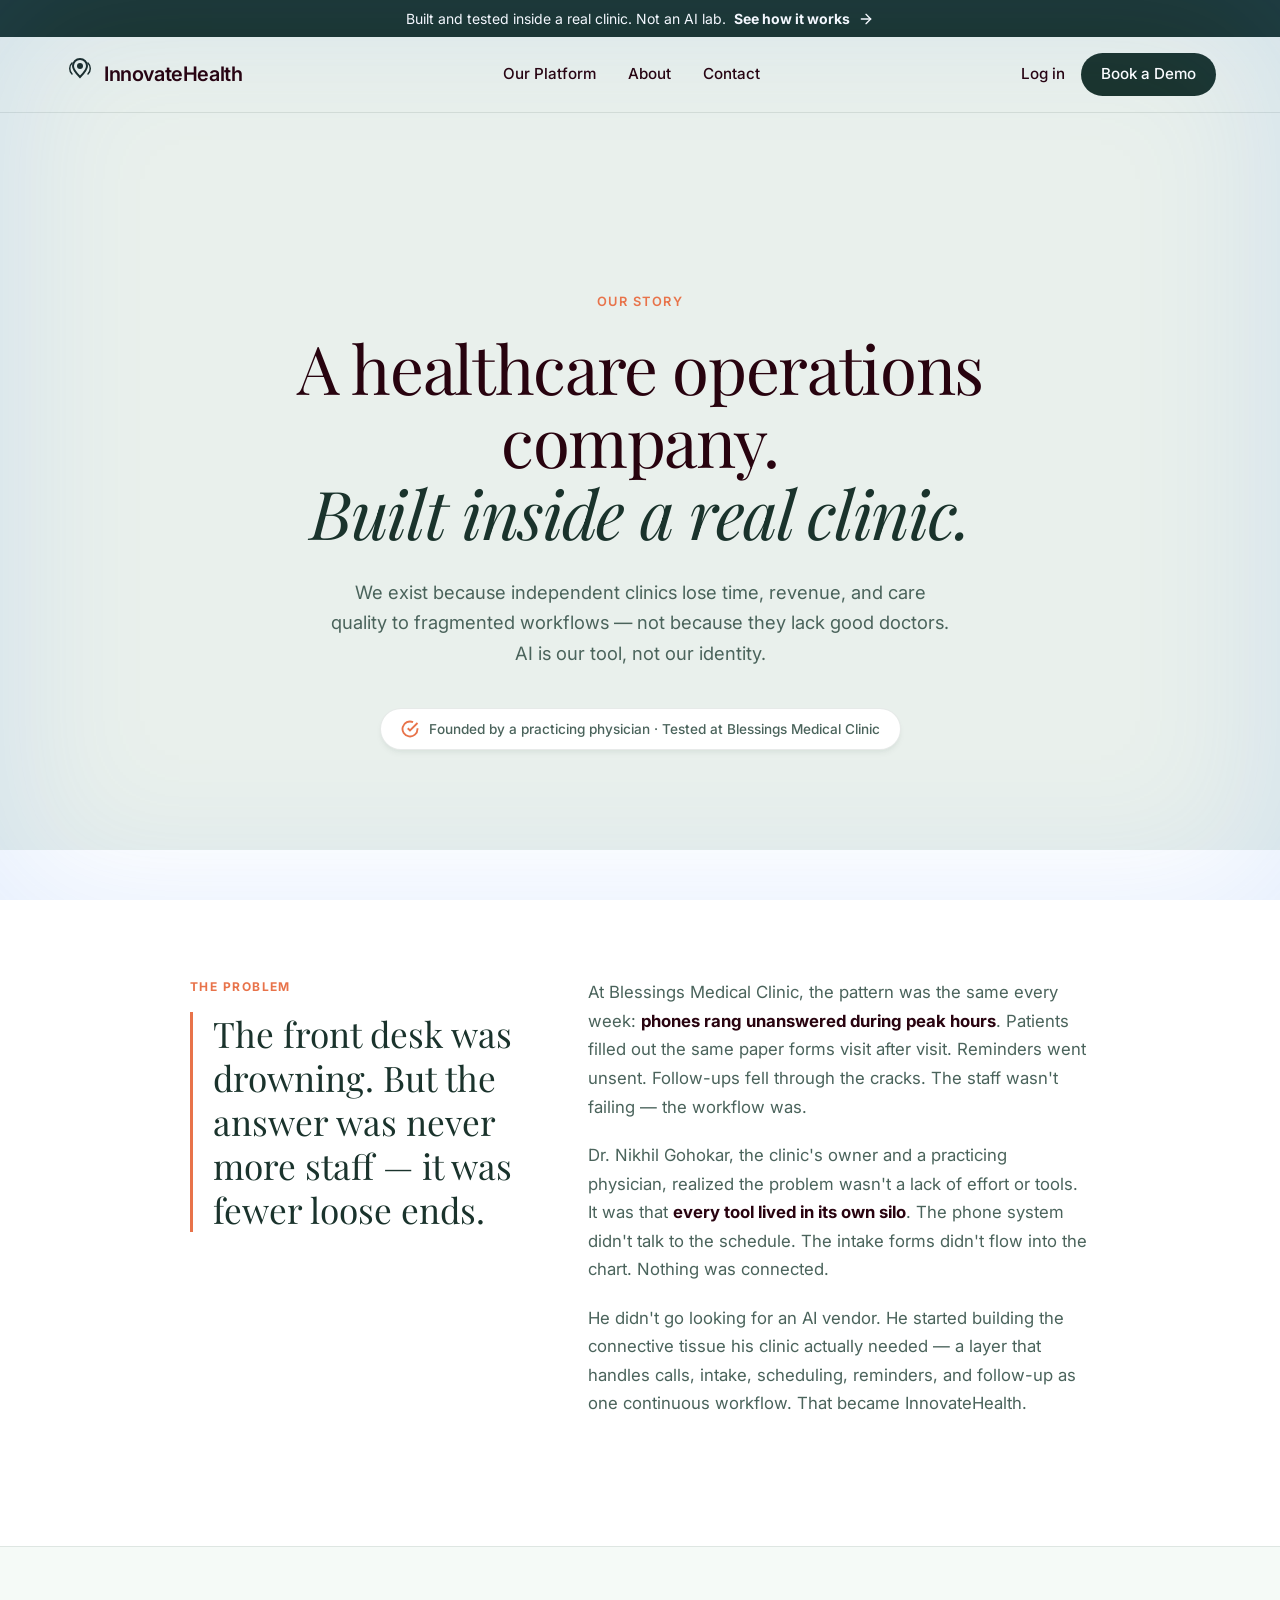
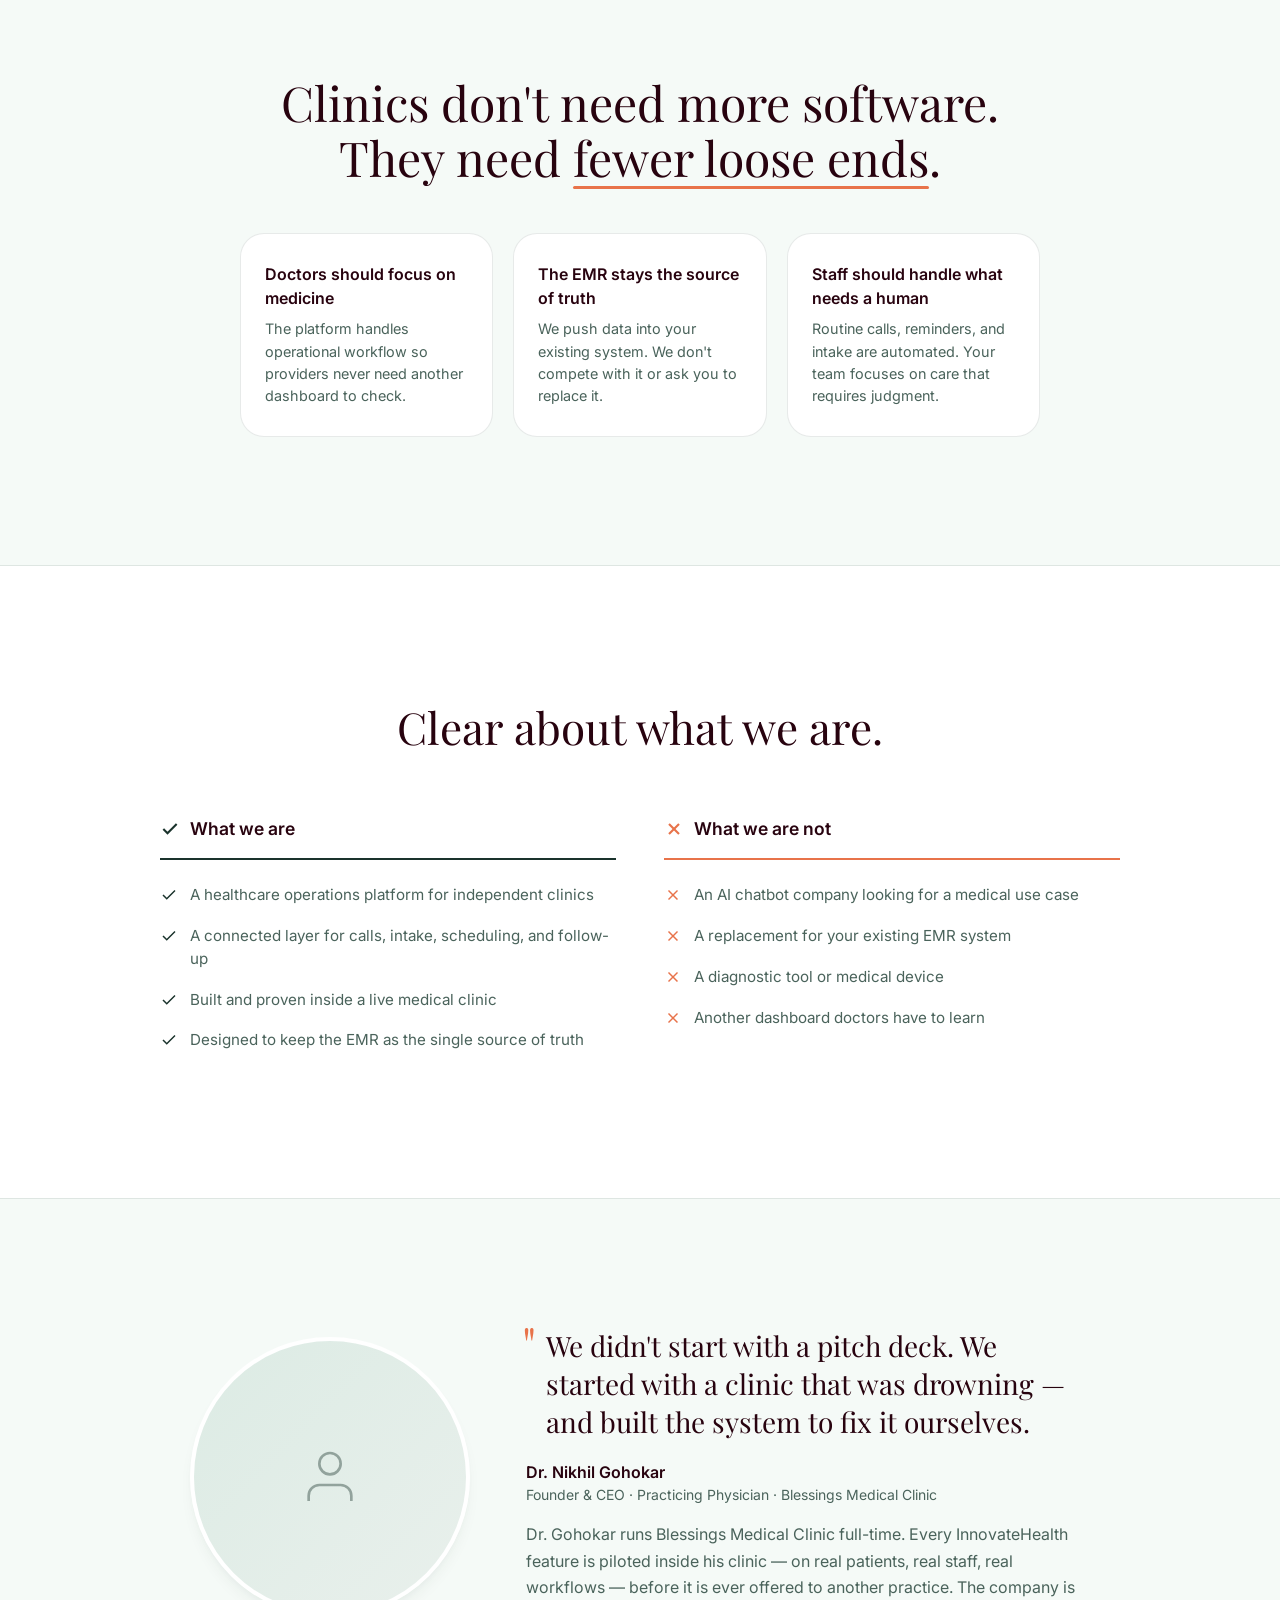
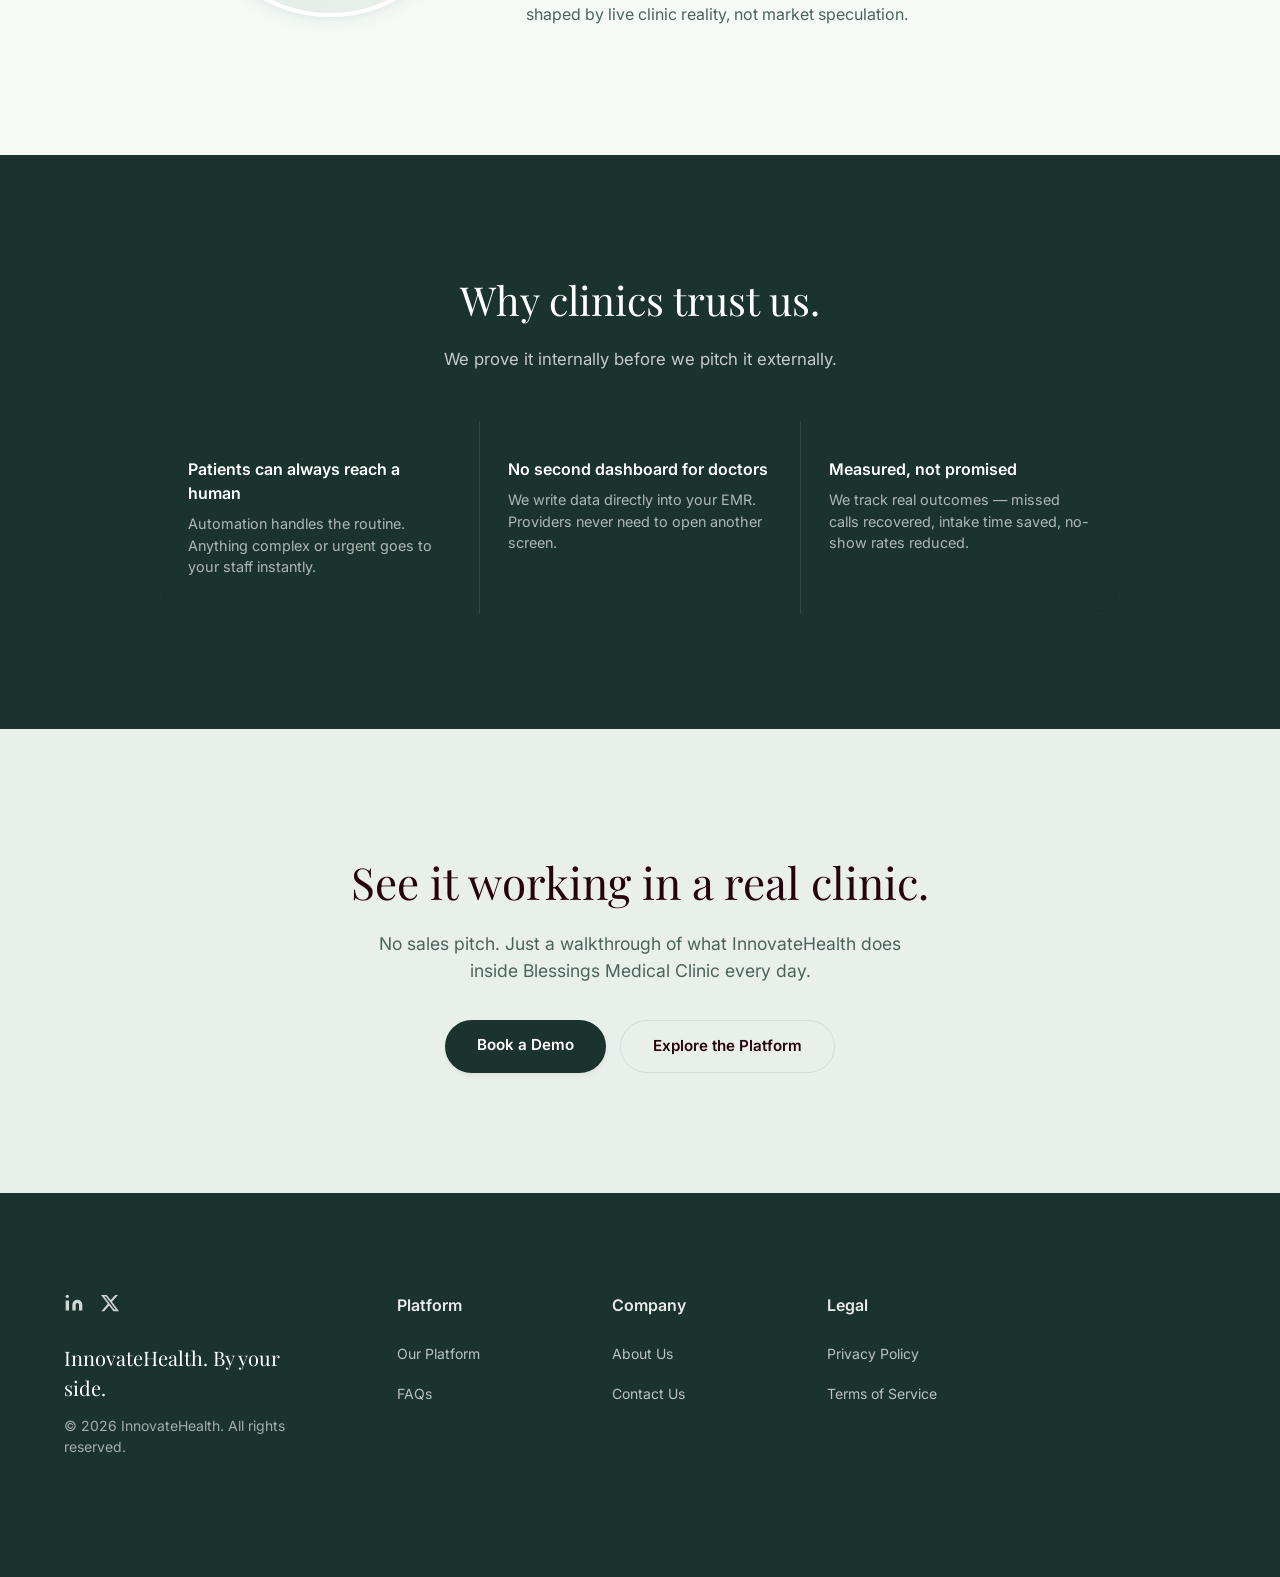
==== about.html @ 4568dcb1 "Update website with new pages, layout changes, and legal pages" ====
<!DOCTYPE html>
<html lang="en">
<head>
  <meta charset="UTF-8">
  <meta name="viewport" content="width=device-width, initial-scale=1.0">
  <meta name="description" content="InnovateHealth is a healthcare operations company built inside a real clinic by a practicing physician.">
  <title>About Us | InnovateHealth</title>
  <link rel="preconnect" href="https://fonts.googleapis.com">
  <link rel="preconnect" href="https://fonts.gstatic.com" crossorigin>
  <link href="https://fonts.googleapis.com/css2?family=Inter:wght@400;500;600;700;800;900&family=Playfair+Display:ital,wght@0,400;0,700;1,400&display=swap" rel="stylesheet">
  <link rel="stylesheet" href="styles.css?v=15">
  <style>
    /* ── Hero ── */
    .abt-hero{padding:clamp(120px,14vw,180px) 24px clamp(60px,8vw,100px);background:var(--pk-bg-light);text-align:center}
    .abt-hero .eyebrow{font-size:.8rem;font-weight:600;letter-spacing:.12em;text-transform:uppercase;color:var(--pk-accent-coral);margin-bottom:20px}
    .abt-hero h1{font-family:var(--font-serif);font-size:clamp(2.8rem,6vw,4.2rem);line-height:1.08;letter-spacing:-.02em;color:var(--pk-text-main);font-weight:400;max-width:800px;margin:0 auto 28px}
    .abt-hero h1 em{font-style:italic;color:var(--pk-dark-green)}
    .abt-hero .subtitle{font-size:1.15rem;line-height:1.65;color:var(--pk-text-muted);max-width:620px;margin:0 auto 40px}
    .abt-hero .proof-strip{display:inline-flex;align-items:center;gap:10px;font-size:.85rem;font-weight:500;color:var(--pk-text-muted);background:var(--pk-white);padding:10px 20px;border-radius:var(--radius-pill);border:1px solid var(--pk-divider);box-shadow:var(--shadow-sm)}
    .abt-hero .proof-strip svg{color:var(--pk-accent-coral);flex-shrink:0}

    /* ── Story ── */
    .abt-story{padding:clamp(80px,10vw,140px) 24px;background:var(--pk-white)}
    .abt-story-inner{max-width:900px;margin:0 auto;display:grid;grid-template-columns:1fr;gap:48px}
    @media(min-width:768px){.abt-story-inner{grid-template-columns:4fr 6fr;gap:64px;align-items:start}}
    .abt-story .label{font-size:.75rem;font-weight:700;letter-spacing:.12em;text-transform:uppercase;color:var(--pk-accent-coral);margin-bottom:16px}
    .abt-story .pull-quote{font-family:var(--font-serif);font-size:clamp(1.6rem,3vw,2.2rem);line-height:1.25;color:var(--pk-dark-green);position:relative;padding-left:20px;border-left:3px solid var(--pk-accent-coral)}
    .abt-story .narrative p{font-size:1.05rem;line-height:1.7;color:var(--pk-text-muted);margin-bottom:20px}
    .abt-story .narrative p:last-child{margin-bottom:0}
    .abt-story .narrative strong{color:var(--pk-text-main)}

    /* ── Belief ── */
    .abt-belief{padding:clamp(80px,10vw,140px) 24px;background:var(--pk-bg-surface);border-top:1px solid var(--pk-divider);border-bottom:1px solid var(--pk-divider)}
    .abt-belief-inner{max-width:800px;margin:0 auto;text-align:center}
    .abt-belief h2{font-family:var(--font-serif);font-size:clamp(2rem,4.5vw,3rem);line-height:1.15;color:var(--pk-text-main);font-weight:400;margin-bottom:32px}
    .abt-belief h2 span{position:relative;display:inline-block}
    .abt-belief h2 span::after{content:'';position:absolute;left:0;bottom:-4px;width:100%;height:3px;background:var(--pk-accent-coral);border-radius:2px}
    .abt-belief .beliefs{display:grid;grid-template-columns:1fr;gap:20px;margin-top:48px;text-align:left}
    @media(min-width:768px){.abt-belief .beliefs{grid-template-columns:1fr 1fr 1fr}}
    .belief-item{padding:28px 24px;background:var(--pk-white);border-radius:var(--radius-lg);border:1px solid var(--pk-divider)}
    .belief-item h4{font-size:1rem;font-weight:600;color:var(--pk-text-main);margin-bottom:8px}
    .belief-item p{font-size:.9rem;color:var(--pk-text-muted);line-height:1.55}

    /* ── Clarity (We Are / We Are Not) ── */
    .abt-clarity{padding:clamp(80px,10vw,140px) 24px;background:var(--pk-white)}
    .abt-clarity-inner{max-width:960px;margin:0 auto}
    .abt-clarity h2{font-family:var(--font-serif);font-size:clamp(2rem,4vw,2.75rem);text-align:center;color:var(--pk-text-main);margin-bottom:56px;font-weight:400}
    .clarity-cols{display:grid;grid-template-columns:1fr;gap:32px}
    @media(min-width:768px){.clarity-cols{grid-template-columns:1fr 1fr;gap:48px}}
    .cl-col h3{font-size:1.1rem;font-weight:600;margin-bottom:24px;padding-bottom:16px;border-bottom:2px solid var(--pk-dark-green);color:var(--pk-text-main);display:flex;align-items:center;gap:10px}
    .cl-col.not h3{border-color:var(--pk-accent-coral)}
    .cl-col li{display:flex;gap:12px;align-items:flex-start;margin-bottom:18px;font-size:.95rem;color:var(--pk-text-muted);line-height:1.5}
    .cl-col li svg{flex-shrink:0;margin-top:2px}
    .cl-col.yes li svg{color:var(--pk-dark-green)}
    .cl-col.not li svg{color:var(--pk-accent-coral)}

    /* ── Founder ── */
    .abt-founder{padding:clamp(80px,10vw,140px) 24px;background:var(--pk-bg-surface);border-top:1px solid var(--pk-divider)}
    .abt-founder-inner{max-width:900px;margin:0 auto;display:grid;grid-template-columns:1fr;gap:48px;align-items:center}
    @media(min-width:768px){.abt-founder-inner{grid-template-columns:280px 1fr;gap:56px}}
    .founder-photo{width:100%;max-width:280px;aspect-ratio:1/1;border-radius:50%;background:linear-gradient(135deg,var(--pk-sage-light),var(--pk-bg-light));border:4px solid var(--pk-white);box-shadow:var(--shadow-md);display:flex;align-items:center;justify-content:center;margin:0 auto;overflow:hidden}
    .founder-photo svg{opacity:.4;color:var(--pk-dark-green)}
    .founder-right .fq{font-family:var(--font-serif);font-size:clamp(1.35rem,2.5vw,1.75rem);line-height:1.35;color:var(--pk-text-main);margin-bottom:20px;position:relative;padding-left:20px}
    .founder-right .fq::before{content:'"';position:absolute;left:-4px;top:-8px;font-family:var(--font-serif);font-size:3rem;color:var(--pk-accent-coral);line-height:1}
    .founder-right .fname{font-size:1rem;font-weight:600;color:var(--pk-text-main)}
    .founder-right .frole{font-size:.875rem;color:var(--pk-text-muted);margin-bottom:16px}
    .founder-right .fbio{font-size:1rem;line-height:1.65;color:var(--pk-text-muted)}

    /* ── Trust ── */
    .abt-trust{padding:clamp(72px,9vw,120px) 24px;background:var(--pk-dark-green);color:var(--pk-white)}
    .abt-trust-inner{max-width:960px;margin:0 auto;text-align:center}
    .abt-trust h2{font-family:var(--font-serif);font-size:clamp(1.8rem,3.5vw,2.5rem);margin-bottom:16px;font-weight:400}
    .abt-trust>div>p{font-size:1.05rem;color:rgba(255,255,255,.75);margin-bottom:48px;max-width:600px;margin-left:auto;margin-right:auto;line-height:1.6}
    .trust-row{display:grid;grid-template-columns:1fr;gap:1px;background:rgba(255,255,255,.1);border-radius:var(--radius-lg);overflow:hidden}
    @media(min-width:768px){.trust-row{grid-template-columns:1fr 1fr 1fr}}
    .trust-cell{background:var(--pk-dark-green);padding:36px 28px;text-align:left}
    .trust-cell h4{font-size:1rem;font-weight:600;margin-bottom:8px;color:var(--pk-white)}
    .trust-cell p{font-size:.9rem;color:rgba(255,255,255,.65);line-height:1.5}

    /* ── CTA ── */
    .abt-cta{padding:clamp(80px,10vw,120px) 24px;text-align:center;background:var(--pk-bg-light)}
    .abt-cta h2{font-family:var(--font-serif);font-size:clamp(2rem,4vw,2.75rem);color:var(--pk-text-main);margin-bottom:16px;font-weight:400}
    .abt-cta p{font-size:1.1rem;color:var(--pk-text-muted);margin-bottom:36px;max-width:540px;margin-left:auto;margin-right:auto}
    .abt-cta .cta-btns{display:flex;gap:14px;justify-content:center;flex-wrap:wrap}
    .abt-cta .btn-p{background:var(--pk-dark-green);color:#fff;padding:14px 32px;border-radius:var(--radius-pill);font-weight:600;font-size:.95rem;transition:all .25s;box-shadow:var(--shadow-sm)}
    .abt-cta .btn-p:hover{background:var(--pk-dark-green-hover);box-shadow:var(--shadow-md);transform:translateY(-1px)}
    .abt-cta .btn-s{background:transparent;color:var(--pk-text-main);padding:14px 32px;border-radius:var(--radius-pill);font-weight:600;font-size:.95rem;border:1px solid var(--pk-divider);transition:all .25s}
    .abt-cta .btn-s:hover{border-color:var(--pk-dark-green);background:rgba(26,51,44,.04)}
  </style>
</head>
<body>
  <div class="edge-glow" aria-hidden="true"></div>

  <div class="announcement-bar" id="announcement-bar">
    <a href="platform.html" class="announcement-link">
      Built and tested inside a real clinic. Not an AI lab. <strong>See how it works</strong>
      <svg width="16" height="16" viewBox="0 0 24 24" fill="none" stroke="currentColor" stroke-width="2" stroke-linecap="round" stroke-linejoin="round"><line x1="5" y1="12" x2="19" y2="12"></line><polyline points="12 5 19 12 12 19"></polyline></svg>
    </a>
  </div>

  <nav class="navbar" id="main-nav">
    <div class="nav-container">
      <a href="index.html" class="nav-logo" aria-label="InnovateHealth Home">
        <div class="logo-mark"><svg width="32" height="32" viewBox="0 0 32 32" fill="none"><path d="M16 4C12 4 9 7 9 11C9 15 12 18 16 22C20 18 23 15 23 11C23 7 20 4 16 4Z" stroke="#1A2B28" stroke-width="2" fill="none"/><circle cx="16" cy="11" r="3" fill="#1A2B28"/><path d="M8 8C5 11 5 16 8 19" stroke="#1A2B28" stroke-width="1.5" stroke-linecap="round" fill="none"/><path d="M24 8C27 11 27 16 24 19" stroke="#1A2B28" stroke-width="1.5" stroke-linecap="round" fill="none"/></svg></div>
        <span class="logo-text">InnovateHealth</span>
      </a>
      <div class="nav-links">
        <a href="platform.html" class="nav-link">Our Platform</a>
        <a href="about.html" class="nav-link active">About</a>
        <a href="contact.html" class="nav-link">Contact</a>
      </div>
      <div class="nav-actions">
        <a href="#" class="btn-login">Log in</a>
        <a href="contact.html" class="btn-cta-nav" id="nav-cta">Book a Demo</a>
        <button class="mobile-menu-btn" id="mobile-menu-btn" aria-label="Toggle menu"><svg width="24" height="24" viewBox="0 0 24 24" fill="none" stroke="currentColor" stroke-width="2" stroke-linecap="round" stroke-linejoin="round" class="icon-menu"><line x1="3" y1="12" x2="21" y2="12"></line><line x1="3" y1="6" x2="21" y2="6"></line><line x1="3" y1="18" x2="21" y2="18"></line></svg><svg width="24" height="24" viewBox="0 0 24 24" fill="none" stroke="currentColor" stroke-width="2" stroke-linecap="round" stroke-linejoin="round" class="icon-close" style="display:none"><line x1="18" y1="6" x2="6" y2="18"></line><line x1="6" y1="6" x2="18" y2="18"></line></svg></button>
      </div>
    </div>
    <div class="mobile-menu-drawer" id="mobile-menu-drawer">
      <div class="mobile-nav-links">
        <a href="platform.html" class="mobile-nav-link">Our Platform</a>
        <a href="about.html" class="mobile-nav-link active">About</a>
        <a href="contact.html" class="mobile-nav-link">Contact</a>
      </div>
      <div class="mobile-nav-footer">
        <a href="#" class="btn-login mobile-login">Log in</a>
        <a href="contact.html" class="btn-cta-nav mobile-cta">Book a Demo</a>
      </div>
    </div>
  </nav>

  <main id="main-content">

    <!-- HERO -->
    <section class="abt-hero">
      <div class="container animate-on-scroll">
        <p class="eyebrow">Our Story</p>
        <h1>A healthcare operations company.<br><em>Built inside a real clinic.</em></h1>
        <p class="subtitle">We exist because independent clinics lose time, revenue, and care quality to fragmented workflows — not because they lack good doctors. AI is our tool, not our identity.</p>
        <div class="proof-strip">
          <svg width="18" height="18" viewBox="0 0 24 24" fill="none" stroke="currentColor" stroke-width="2.5"><path d="M22 11.08V12a10 10 0 1 1-5.93-9.14"></path><polyline points="22 4 12 14.01 9 11.01"></polyline></svg>
          Founded by a practicing physician · Tested at Blessings Medical Clinic
        </div>
      </div>
    </section>

    <!-- STORY -->
    <section class="abt-story">
      <div class="abt-story-inner">
        <div class="animate-on-scroll">
          <p class="label">The problem</p>
          <div class="pull-quote">The front desk was drowning. But the answer was never more staff — it was fewer loose ends.</div>
        </div>
        <div class="narrative animate-on-scroll delay-100">
          <p>At Blessings Medical Clinic, the pattern was the same every week: <strong>phones rang unanswered during peak hours</strong>. Patients filled out the same paper forms visit after visit. Reminders went unsent. Follow-ups fell through the cracks. The staff wasn't failing — the workflow was.</p>
          <p>Dr. Nikhil Gohokar, the clinic's owner and a practicing physician, realized the problem wasn't a lack of effort or tools. It was that <strong>every tool lived in its own silo</strong>. The phone system didn't talk to the schedule. The intake forms didn't flow into the chart. Nothing was connected.</p>
          <p>He didn't go looking for an AI vendor. He started building the connective tissue his clinic actually needed — a layer that handles calls, intake, scheduling, reminders, and follow-up as one continuous workflow. That became InnovateHealth.</p>
        </div>
      </div>
    </section>

    <!-- BELIEF -->
    <section class="abt-belief">
      <div class="abt-belief-inner animate-on-scroll">
        <h2>Clinics don't need more software.<br>They need <span>fewer loose ends</span>.</h2>
        <div class="beliefs">
          <div class="belief-item">
            <h4>Doctors should focus on medicine</h4>
            <p>The platform handles operational workflow so providers never need another dashboard to check.</p>
          </div>
          <div class="belief-item">
            <h4>The EMR stays the source of truth</h4>
            <p>We push data into your existing system. We don't compete with it or ask you to replace it.</p>
          </div>
          <div class="belief-item">
            <h4>Staff should handle what needs a human</h4>
            <p>Routine calls, reminders, and intake are automated. Your team focuses on care that requires judgment.</p>
          </div>
        </div>
      </div>
    </section>

    <!-- CLARITY -->
    <section class="abt-clarity">
      <div class="abt-clarity-inner animate-on-scroll">
        <h2>Clear about what we are.</h2>
        <div class="clarity-cols">
          <div class="cl-col yes">
            <h3><svg width="20" height="20" viewBox="0 0 24 24" fill="none" stroke="var(--pk-dark-green)" stroke-width="2.5"><polyline points="20 6 9 17 4 12"></polyline></svg> What we are</h3>
            <ul>
              <li><svg width="18" height="18" viewBox="0 0 24 24" fill="none" stroke="currentColor" stroke-width="2"><polyline points="20 6 9 17 4 12"></polyline></svg>A healthcare operations platform for independent clinics</li>
              <li><svg width="18" height="18" viewBox="0 0 24 24" fill="none" stroke="currentColor" stroke-width="2"><polyline points="20 6 9 17 4 12"></polyline></svg>A connected layer for calls, intake, scheduling, and follow-up</li>
              <li><svg width="18" height="18" viewBox="0 0 24 24" fill="none" stroke="currentColor" stroke-width="2"><polyline points="20 6 9 17 4 12"></polyline></svg>Built and proven inside a live medical clinic</li>
              <li><svg width="18" height="18" viewBox="0 0 24 24" fill="none" stroke="currentColor" stroke-width="2"><polyline points="20 6 9 17 4 12"></polyline></svg>Designed to keep the EMR as the single source of truth</li>
            </ul>
          </div>
          <div class="cl-col not">
            <h3><svg width="20" height="20" viewBox="0 0 24 24" fill="none" stroke="var(--pk-accent-coral)" stroke-width="2.5"><line x1="18" y1="6" x2="6" y2="18"></line><line x1="6" y1="6" x2="18" y2="18"></line></svg> What we are not</h3>
            <ul>
              <li><svg width="18" height="18" viewBox="0 0 24 24" fill="none" stroke="currentColor" stroke-width="2"><line x1="18" y1="6" x2="6" y2="18"></line><line x1="6" y1="6" x2="18" y2="18"></line></svg>An AI chatbot company looking for a medical use case</li>
              <li><svg width="18" height="18" viewBox="0 0 24 24" fill="none" stroke="currentColor" stroke-width="2"><line x1="18" y1="6" x2="6" y2="18"></line><line x1="6" y1="6" x2="18" y2="18"></line></svg>A replacement for your existing EMR system</li>
              <li><svg width="18" height="18" viewBox="0 0 24 24" fill="none" stroke="currentColor" stroke-width="2"><line x1="18" y1="6" x2="6" y2="18"></line><line x1="6" y1="6" x2="18" y2="18"></line></svg>A diagnostic tool or medical device</li>
              <li><svg width="18" height="18" viewBox="0 0 24 24" fill="none" stroke="currentColor" stroke-width="2"><line x1="18" y1="6" x2="6" y2="18"></line><line x1="6" y1="6" x2="18" y2="18"></line></svg>Another dashboard doctors have to learn</li>
            </ul>
          </div>
        </div>
      </div>
    </section>

    <!-- FOUNDER -->
    <section class="abt-founder">
      <div class="abt-founder-inner animate-on-scroll">
        <div class="founder-photo">
          <svg width="64" height="64" viewBox="0 0 24 24" fill="none" stroke="currentColor" stroke-width="1"><path d="M20 21v-2a4 4 0 0 0-4-4H8a4 4 0 0 0-4 4v2"></path><circle cx="12" cy="7" r="4"></circle></svg>
        </div>
        <div class="founder-right">
          <div class="fq">We didn't start with a pitch deck. We started with a clinic that was drowning — and built the system to fix it ourselves.</div>
          <div class="fname">Dr. Nikhil Gohokar</div>
          <div class="frole">Founder & CEO · Practicing Physician · Blessings Medical Clinic</div>
          <p class="fbio">Dr. Gohokar runs Blessings Medical Clinic full-time. Every InnovateHealth feature is piloted inside his clinic — on real patients, real staff, real workflows — before it is ever offered to another practice. The company is shaped by live clinic reality, not market speculation.</p>
        </div>
      </div>
    </section>

    <!-- TRUST -->
    <section class="abt-trust">
      <div class="abt-trust-inner animate-on-scroll">
        <h2>Why clinics trust us.</h2>
        <p>We prove it internally before we pitch it externally.</p>
        <div class="trust-row">
          <div class="trust-cell">
            <h4>Patients can always reach a human</h4>
            <p>Automation handles the routine. Anything complex or urgent goes to your staff instantly.</p>
          </div>
          <div class="trust-cell">
            <h4>No second dashboard for doctors</h4>
            <p>We write data directly into your EMR. Providers never need to open another screen.</p>
          </div>
          <div class="trust-cell">
            <h4>Measured, not promised</h4>
            <p>We track real outcomes — missed calls recovered, intake time saved, no-show rates reduced.</p>
          </div>
        </div>
      </div>
    </section>

    <!-- CTA -->
    <section class="abt-cta">
      <div class="container animate-on-scroll">
        <h2>See it working in a real clinic.</h2>
        <p>No sales pitch. Just a walkthrough of what InnovateHealth does inside Blessings Medical Clinic every day.</p>
        <div class="cta-btns">
          <a href="contact.html" class="btn-p">Book a Demo</a>
          <a href="platform.html" class="btn-s">Explore the Platform</a>
        </div>
      </div>
    </section>

  </main>

  <footer class="footer" id="footer">
    <div class="footer-container">
      <div class="footer-top">
        <div class="footer-brand">
          <div class="footer-social">
            <a href="#" aria-label="LinkedIn"><svg width="20" height="20" viewBox="0 0 24 24" fill="currentColor"><path d="M16 8a6 6 0 0 1 6 6v7h-4v-7a2 2 0 0 0-4 0v7h-4v-7a6 6 0 0 1 6-6z"/><rect x="2" y="9" width="4" height="12"/><circle cx="4" cy="4" r="2"/></svg></a>
            <a href="#" aria-label="X"><svg width="20" height="20" viewBox="0 0 24 24" fill="currentColor"><path d="M18.244 2.25h3.308l-7.227 8.26 8.502 11.24H16.17l-5.214-6.817L4.99 21.75H1.68l7.73-8.835L1.254 2.25H8.08l4.713 6.231zm-1.161 17.52h1.833L7.084 4.126H5.117z"/></svg></a>
          </div>
          <p class="footer-tagline">InnovateHealth. By your side.</p>
          <p class="footer-copyright">&copy; 2026 InnovateHealth. All rights reserved.</p>
        </div>
        <div class="footer-columns">
          <div class="footer-col"><h4>Platform</h4><ul><li><a href="platform.html">Our Platform</a></li><li><a href="index.html#faq">FAQs</a></li></ul></div>
          <div class="footer-col"><h4>Company</h4><ul><li><a href="about.html">About Us</a></li><li><a href="contact.html">Contact Us</a></li></ul></div>
          <div class="footer-col"><h4>Legal</h4><ul><li><a href="privacy.html">Privacy Policy</a></li><li><a href="terms.html">Terms of Service</a></li></ul></div>
        </div>
      </div>
    </div>
  </footer>

  <script src="script.js?v=15"></script>
</body>
</html>
---- styles.css ----
@import url('https://fonts.googleapis.com/css2?family=Inter:wght@400;500;600;700;800&family=Playfair+Display:ital,wght@0,400;0,700;0,800;1,400;1,700&display=swap');

:root {
  /* Parakeet Health Color Palette */
  --pk-bg-light: #E9F0EC;
  --pk-bg-surface: #F5FAF7;
  --pk-dark-green: #1A332C;
  --pk-dark-green-hover: #23453C;
  --pk-sage-green: #C5D5CE;
  --pk-sage-light: #DCEBE4;
  --pk-accent-coral: #E8734A; /* Vibrant coral orange */
  --pk-accent-coral-glow: rgba(232, 115, 74, 0.2);
  --pk-blue-glow: rgba(66, 133, 244, 0.15);
  --pk-text-main: #28030F; /* Matched from Heidi inspector */
  --pk-text-muted: #4A635B;
  --pk-white: #FFFFFF;
  --pk-divider: rgba(26, 51, 44, 0.1);

  /* Typography */
  --font-sans: 'Inter', -apple-system, BlinkMacSystemFont, "Segoe UI", Roboto, Helvetica, Arial, sans-serif;
  --font-serif: 'Playfair Display', Georgia, serif;

  /* Spacing */
  --section-padding: 100px;
  --container-width: 1200px;

  /* Radii */
  --radius-sm: 8px;
  --radius-md: 16px;
  --radius-lg: 24px;
  --radius-xl: 32px;
  --radius-pill: 999px;

  /* Shadows & Effects */
  --shadow-sm: 0 4px 6px -1px rgba(26, 51, 44, 0.05), 0 2px 4px -1px rgba(26, 51, 44, 0.03);
  --shadow-md: 0 10px 15px -3px rgba(26, 51, 44, 0.05), 0 4px 6px -2px rgba(26, 51, 44, 0.03);
  --shadow-lg: 0 20px 25px -5px rgba(26, 51, 44, 0.05), 0 10px 10px -5px rgba(26, 51, 44, 0.02);
  --glass-bg: rgba(255, 255, 255, 0.6);
  --glass-border: rgba(255, 255, 255, 0.8);
}

* {
  margin: 0;
  padding: 0;
  box-sizing: border-box;
}

body {
  font-family: var(--font-sans);
  color: var(--pk-text-main);
  background-color: var(--pk-bg-light);
  line-height: 1.5;
  overflow-x: hidden;
  position: relative;
  -webkit-font-smoothing: antialiased;
}

/* Base Styles */
a {
  text-decoration: none;
  color: inherit;
  transition: all 0.2s ease;
}

ul {
  list-style: none;
}

.container {
  max-width: var(--container-width);
  margin: 0 auto;
  padding: 0 24px;
}

/* Animations */
@keyframes slideUpFade {
  0% { opacity: 0; transform: translateY(30px); }
  100% { opacity: 1; transform: translateY(0); }
}

@keyframes float {
  0% { transform: translateY(0px); }
  50% { transform: translateY(-10px); }
  100% { transform: translateY(0px); }
}

@keyframes pulse-ring {
  0% { transform: scale(0.8); opacity: 0.5; }
  100% { transform: scale(1.5); opacity: 0; }
}

@keyframes wave-bounce {
  0%, 100% { transform: scaleY(0.5); }
  50% { transform: scaleY(1); }
}

.animate-on-scroll {
  opacity: 0;
  transform: translateY(30px);
  transition: opacity 0.8s cubic-bezier(0.16, 1, 0.3, 1), transform 0.8s cubic-bezier(0.16, 1, 0.3, 1);
}

.animate-on-scroll.visible {
  opacity: 1;
  transform: translateY(0);
}

.delay-100 { transition-delay: 100ms; }
.delay-200 { transition-delay: 200ms; }
.delay-300 { transition-delay: 300ms; }

.float-animation {
  animation: float 6s ease-in-out infinite;
}

/* Edge Glow Vignette (Parakeet-style distinct blue-ish glow on edges) */
.edge-glow {
  position: fixed;
  top: 0; left: 0; right: 0; bottom: 0;
  pointer-events: none;
  z-index: 100;
  box-shadow: inset 0 0 150px var(--pk-blue-glow);
}

/* Typography styles */
.accent-text {
  color: var(--pk-accent-coral);
  font-family: var(--font-serif);
  font-style: italic;
  font-weight: 400;
}

/* Buttons */
.btn-primary {
  display: inline-flex;
  align-items: center;
  justify-content: center;
  background-color: var(--pk-dark-green);
  color: var(--pk-white);
  padding: 12px 24px;
  border-radius: var(--radius-pill);
  font-weight: 500;
  font-size: 1rem;
  transition: background-color 0.2s, transform 0.2s;
  cursor: pointer;
  border: none;
}

.btn-primary:hover {
  background-color: var(--pk-dark-green-hover);
  transform: translateY(-2px);
}

.btn-outline {
  display: inline-flex;
  align-items: center;
  justify-content: center;
  background-color: transparent;
  color: var(--pk-dark-green);
  padding: 12px 24px;
  border-radius: var(--radius-pill);
  font-weight: 500;
  font-size: 1rem;
  border: 1.5px solid var(--pk-dark-green);
  transition: all 0.2s;
}

.btn-outline:hover {
  background-color: rgba(26, 51, 44, 0.05);
}

/* Announcement Bar */
.announcement-bar {
  background-color: var(--pk-dark-green);
  color: var(--pk-white);
  text-align: center;
  padding: 8px 16px;
  font-size: 0.875rem;
  position: relative;
  z-index: 50;
}

.announcement-link {
  display: inline-flex;
  align-items: center;
  gap: 8px;
}

.announcement-link:hover {
  opacity: 0.9;
}

/* Navbar */
.navbar {
  position: sticky;
  top: 0;
  z-index: 40;
  background-color: rgba(233, 240, 236, 0.9);
  backdrop-filter: blur(12px);
  -webkit-backdrop-filter: blur(12px);
  border-bottom: 1px solid var(--pk-divider);
  padding: 16px 0;
}

.nav-container {
  max-width: var(--container-width);
  margin: 0 auto;
  padding: 0 24px;
  display: flex;
  align-items: center;
  justify-content: space-between;
}

.nav-logo {
  display: flex;
  align-items: center;
  gap: 8px;
}

.logo-text {
  font-weight: 600;
  font-size: 1.25rem;
  letter-spacing: -0.02em;
}

.nav-links {
  display: none;
}

@media (min-width: 992px) {
  .nav-links {
    display: flex;
    align-items: center;
    gap: 32px;
  }
}

.nav-link {
  background: none;
  border: none;
  font-family: inherit;
  font-size: 0.95rem;
  font-weight: 500;
  color: var(--pk-text-main);
  cursor: pointer;
  display: flex;
  align-items: center;
  gap: 4px;
}

.nav-link:hover {
  color: var(--pk-accent-coral);
}

.nav-actions {
  display: flex;
  align-items: center;
  gap: 16px;
}

.btn-login {
  font-weight: 500;
  font-size: 0.95rem;
  display: none;
}

@media (min-width: 768px) {
  .btn-login {
    display: block;
  }
}

.btn-cta-nav {
  background-color: var(--pk-dark-green);
  color: var(--pk-white);
  padding: 10px 20px;
  border-radius: var(--radius-pill);
  font-weight: 500;
  font-size: 0.95rem;
}

.btn-cta-nav:hover {
  background-color: var(--pk-dark-green-hover);
}

/* Mobile Menu */
.mobile-menu-btn {
  display: flex;
  align-items: center;
  justify-content: center;
  background: none;
  border: none;
  color: var(--pk-text-main);
  cursor: pointer;
  padding: 8px;
  z-index: 50;
}

@media (min-width: 992px) {
  .mobile-menu-btn {
    display: none;
  }
}

.mobile-menu-drawer {
  position: fixed;
  top: 0;
  left: 0;
  width: 100%;
  height: 100vh;
  background-color: var(--pk-bg-surface);
  z-index: 45;
  display: flex;
  flex-direction: column;
  padding: 100px 24px 40px;
  transform: translateX(100%);
  transition: transform 0.4s cubic-bezier(0.16, 1, 0.3, 1);
  overflow-y: auto;
}

.mobile-menu-drawer.open {
  transform: translateX(0);
}

.mobile-nav-links {
  display: flex;
  flex-direction: column;
  gap: 24px;
  margin-bottom: 40px;
}

.mobile-nav-link {
  font-size: 1.5rem;
  font-weight: 500;
  color: var(--pk-text-main);
}

.mobile-nav-footer {
  margin-top: auto;
  display: flex;
  flex-direction: column;
  gap: 16px;
}

.mobile-login {
  display: block;
  text-align: center;
  padding: 14px;
  border: 1px solid var(--pk-divider);
  border-radius: var(--radius-pill);
  font-weight: 500;
}

.mobile-cta {
  display: block;
  text-align: center;
  padding: 14px;
  background-color: var(--pk-dark-green);
  color: var(--pk-white);
  border-radius: var(--radius-pill);
  font-weight: 500;
}

/* Hero Section */
.hero {
  padding: 60px 24px 60px;
  background-color: var(--pk-bg-light);
  position: relative;
  overflow: hidden;
}

.hero-container {
  max-width: 1400px;
  margin: 0 auto;
  display: flex;
  flex-direction: column;
  align-items: center;
  gap: 60px;
}

@media (min-width: 1024px) {
  .hero-container {
    flex-direction: row;
    justify-content: space-between;
    align-items: center;
    gap: 40px;
  }
}

.hero-content {
  text-align: center;
  max-width: 800px;
  flex-shrink: 0;
}

@media (min-width: 1024px) {
  .hero-content {
    text-align: left;
    max-width: 540px;
    margin-bottom: 0;
  }
}

.hero-title {
  font-family: var(--font-serif);
  font-size: clamp(2.5rem, 4vw, 3rem); /* 3rem = 48px exactly on desktop */
  font-weight: 400; /* Matched from inspector */
  line-height: 1.1;
  letter-spacing: -0.01em;
  margin-bottom: 6px;
  color: var(--pk-text-main);
}

.hero-title em {
  font-style: italic;
  font-weight: 400;
  color: var(--pk-text-main);
}

/* Rotating Hero Line — same scale as the title */
.hero-rotating-line {
  margin-top: 4px;
  margin-bottom: 28px;
}

.rotating-text {
  display: inline-block;
  font-family: var(--font-serif);
  font-size: clamp(2.5rem, 4vw, 3rem); /* Match the 48px scale */
  font-style: italic;
  font-weight: 400;
  color: var(--pk-accent-coral);
  line-height: 1.05;
  letter-spacing: -0.01em;
  will-change: transform, opacity;
  transition: opacity 0.4s cubic-bezier(0.16, 1, 0.3, 1),
              transform 0.4s cubic-bezier(0.16, 1, 0.3, 1);
}

.rotating-text.exit {
  opacity: 0;
  transform: translateY(-8px);
}

.rotating-text.enter {
  opacity: 0;
  transform: translateY(8px);
}

.rotating-progress {
  width: 48px;
  height: 3px;
  background: rgba(232, 115, 74, 0.12);
  border-radius: 2px;
  margin-top: 12px;
  overflow: hidden;
}

.rotating-progress-bar {
  height: 100%;
  width: 0%;
  background: var(--pk-accent-coral);
  border-radius: 2px;
  transition: none;
}

.rotating-progress-bar.animate {
  width: 100%;
  transition: width 3.2s linear;
}



.hero-actions {
  display: flex;
  gap: 16px;
  justify-content: center;
  flex-wrap: wrap;
}

@media (min-width: 1024px) {
  .hero-actions {
    justify-content: flex-start;
  }
}

/* Hero Visual Grid (Heidi's bento style, adapted to Parakeet) */
.hero-visual {
  width: 100%;
  flex: 1;
  min-width: 0;
  max-width: 680px;
}

.bento-container {
  display: grid;
  grid-template-columns: repeat(3, 1fr);
  gap: 12px;
  background: var(--pk-white);
  padding: 16px;
  border-radius: var(--radius-xl);
  /* Contained shadow — no horizontal bleed */
  box-shadow: 0 16px 40px -8px rgba(26, 51, 44, 0.10), 0 4px 12px -4px rgba(26, 51, 44, 0.06);
  height: 540px;
}

@media (max-width: 768px) {
  .bento-container {
    height: 380px;
    gap: 10px;
    padding: 12px;
  }
}

.bento-col {
  display: flex;
  flex-direction: column;
  gap: 12px;
}

.bento-card {
  position: relative;
  border-radius: var(--radius-md);
  overflow: hidden;
  display: flex;
  flex-direction: column;
  padding: 16px;
  justify-content: flex-end;
  align-items: flex-start;
}

/* Heights */
.tall-40 { flex: 4; }
.tall-45 { flex: 4.5; }
.tall-50 { flex: 5; }
.tall-55 { flex: 5.5; }
.tall-60 { flex: 6; }

/* Colors */
.bg-sage-light { background-color: var(--pk-sage-light); }
.bg-white { 
  background-color: var(--pk-bg-surface); 
  box-shadow: inset 0 0 0 1px rgba(26, 51, 44, 0.06);
}
.bg-blush { background-color: #F0DDD5; }
.gradient-coral { 
  background: linear-gradient(145deg, #E8734A 0%, #C35A38 100%); 
  color: white; 
}
.gradient-green { 
  background: linear-gradient(145deg, var(--pk-dark-green) 0%, #2A483E 100%); 
  color: white; 
}

/* Mock document lines inside cards */
.bento-lines {
  display: flex;
  flex-direction: column;
  gap: 10px;
  width: 100%;
  flex: 1;
  padding-bottom: 8px;
}

.bento-lines .bl {
  height: 7px;
  border-radius: 4px;
  background-color: rgba(26, 51, 44, 0.1);
}

.bento-lines.light .bl {
  background-color: rgba(26, 51, 44, 0.06);
}

.bento-lines.white-lines .bl {
  background-color: rgba(255, 255, 255, 0.15);
}

/* Grid pattern on center coral card */
.bento-grid-pattern {
  position: absolute;
  top: 0; left: 0; right: 0; bottom: 0;
  background-image: 
    linear-gradient(rgba(255,255,255,0.12) 1px, transparent 1px),
    linear-gradient(90deg, rgba(255,255,255,0.12) 1px, transparent 1px);
  background-size: 24px 24px;
  z-index: 1;
}

/* Badges */
.bento-badge {
  position: relative;
  z-index: 2;
  display: inline-block;
  padding: 6px 16px;
  background: rgba(255, 255, 255, 0.5);
  border-radius: var(--radius-pill);
  font-size: 0.8rem;
  font-weight: 600;
  color: var(--pk-dark-green);
  text-align: center;
  backdrop-filter: blur(8px);
  -webkit-backdrop-filter: blur(8px);
  border: 1px solid rgba(255, 255, 255, 0.5);
  margin-top: auto;
}

.badge-outline {
  background: rgba(255, 255, 255, 0.1);
  border-color: rgba(255, 255, 255, 0.25);
  color: white;
}

/* Prompt bar in center card */
.bento-prompt {
  position: relative;
  z-index: 2;
  background: rgba(26, 51, 44, 0.6);
  padding: 8px 8px 8px 14px;
  border-radius: var(--radius-pill);
  font-size: 0.7rem;
  display: flex;
  align-items: center;
  justify-content: space-between;
  gap: 8px;
  width: 100%;
  color: rgba(255,255,255,0.9);
  backdrop-filter: blur(12px);
  border: 1px solid rgba(255, 255, 255, 0.15);
  margin-top: auto;
}

.prompt-icon {
  background: white;
  color: var(--pk-dark-green);
  width: 22px;
  height: 22px;
  border-radius: 50%;
  display: flex;
  align-items: center;
  justify-content: center;
  font-weight: bold;
  font-size: 0.75rem;
  flex-shrink: 0;
}

/* Wave Divider */
.wave-divider {
  width: 100%;
  height: 80px;
  margin-top: 40px;
}
.wave-divider svg {
  width: 100%;
  height: 100%;
}
.wave-divider-2 {
  margin-top: 0;
  margin-bottom: 60px;
  height: 120px;
  background-color: var(--pk-white); /* transition into comparison section */
}

/* Logo Strip */
.logo-strip {
  padding: 40px 0 80px;
  overflow: hidden;
  text-align: center;
}

.logo-strip-label {
  font-weight: 600;
  color: var(--pk-text-muted);
  margin-bottom: 32px;
}

.logo-scroll-wrapper {
  position: relative;
  width: 100%;
  overflow: hidden;
}

.logo-scroll-wrapper::before,
.logo-scroll-wrapper::after {
  content: "";
  position: absolute;
  top: 0;
  width: 150px;
  height: 100%;
  z-index: 2;
}

.logo-scroll-wrapper::before {
  left: 0;
  background: linear-gradient(to right, var(--pk-bg-light), transparent);
}

.logo-scroll-wrapper::after {
  right: 0;
  background: linear-gradient(to left, var(--pk-bg-light), transparent);
}

.logo-scroll {
  display: flex;
  gap: 60px;
  align-items: center;
  width: max-content;
  animation: scrollLogo 30s linear infinite;
}

@keyframes scrollLogo {
  0% { transform: translateX(0); }
  100% { transform: translateX(-50%); }
}

.partner-logo {
  font-size: 1.5rem;
  font-weight: 700;
  color: var(--pk-dark-green);
  opacity: 0.6;
}

/* Sections Global (Heading 1) */
.section-headline {
  font-family: var(--font-serif);
  font-size: clamp(2rem, 3.5vw, 2.25rem); /* Matches Heidi 36px (Heading 1) */
  font-weight: 400;
  letter-spacing: -0.01em;
  line-height: 1.1;
  margin-bottom: 20px;
}

.section-desc {
  font-size: 1.125rem;
  color: var(--pk-text-muted);
  max-width: 600px;
  line-height: 1.5;
  letter-spacing: -0.02em; /* Heidi Body Tracking */
}

/* Comp Hero */
.comp-hero {
  padding: 80px 0;
  background-color: var(--pk-dark-green);
  color: var(--pk-white);
  text-align: center;
}

.comp-hero .section-desc {
  margin: 0 auto;
  color: rgba(255,255,255,0.8);
}
.comp-hero .accent-text { color: inherit; } /* Keep color uniform, style gives contrast */

/* Feature Sections */
.feature-section {
  padding: 100px 0;
}

.feature-container {
  max-width: var(--container-width);
  margin: 0 auto;
  padding: 0 24px;
  display: grid;
  grid-template-columns: 1fr;
  gap: 60px;
  align-items: center;
}

@media (min-width: 992px) {
  .feature-container {
    grid-template-columns: 1fr 1fr;
    gap: 80px;
  }
}

/* Feature Sections (Heading 2) */
.feature-title {
  font-family: var(--font-serif);
  font-size: clamp(1.5rem, 3vw, 1.75rem); /* Matches Heidi 28px (Heading 2) */
  font-weight: 400;
  margin-bottom: 24px;
  letter-spacing: -0.01em;
  line-height: 1.1;
}

/* Make accent text within heading follow the light italic pattern */
.section-headline .accent-text,
.feature-title .accent-text,
.cta-title .accent-text {
  font-weight: 400;
  font-style: italic;
  color: inherit;
}

.feature-desc {
  font-size: 1.125rem;
  color: var(--pk-text-muted);
  margin-bottom: 32px;
  line-height: 1.5; /* Heidi leading 150% */
  letter-spacing: -0.02em; /* Heidi tracking -2 */
}

.feature-list {
  display: flex;
  flex-direction: column;
  gap: 16px;
}

.feature-list li {
  display: flex;
  align-items: flex-start;
  gap: 12px;
  font-weight: 500;
}

.check-icon {
  color: var(--pk-dark-green);
  font-weight: bold;
}

/* Feature Visuals */
.feature-card {
  background-color: var(--pk-sage-light);
  border-radius: var(--radius-xl);
  padding: 60px 40px;
  position: relative;
  width: 100%;
  aspect-ratio: 1/1;
  display: flex;
  align-items: center;
  justify-content: center;
  box-shadow: inset 0 0 0 1px rgba(255,255,255,0.5);
  overflow: hidden;
}

.illustration-scribe { background-color: #E2ECE7; }

.mic-circle {
  width: 80px; height: 80px;
  background-color: var(--pk-white);
  border-radius: 50%;
  display: flex; align-items: center; justify-content: center;
  box-shadow: var(--shadow-md);
  position: absolute;
  top: 40px; left: 40px;
  z-index: 2;
}

.pulse-ring {
  position: absolute;
  top: 0; left: 0; right: 0; bottom: 0;
  border-radius: 50%;
  border: 2px solid var(--pk-dark-green);
  animation: pulse-ring 2s infinite cubic-bezier(0.215, 0.61, 0.355, 1);
  z-index: -1;
}

.scribe-preview {
  background-color: var(--pk-white);
  border-radius: var(--radius-lg);
  padding: 24px;
  width: 80%;
  margin-top: 80px;
  margin-left: 40px;
  box-shadow: var(--shadow-lg);
}

.preview-header {
  display: flex; align-items: center; gap: 8px;
  margin-bottom: 20px;
  font-weight: 600;
  font-size: 0.875rem;
}
.preview-dot {
  width: 8px; height: 8px; border-radius: 50%; background-color: var(--pk-accent-coral);
}
.preview-lines { display: flex; flex-direction: column; gap: 12px; }
.p-line { height: 6px; background-color: rgba(26, 51, 44, 0.1); border-radius: 3px; }

/* Feature 2: Docs */
.illustration-docs {
  background-color: var(--pk-dark-green);
  color: var(--pk-white);
  flex-direction: column;
  padding: 40px;
}

.sparkle {
  position: absolute;
  top: 40px; right: 40px;
  color: var(--pk-accent-coral);
  font-size: 2rem;
}

.doc-tabs-row {
  display: flex; gap: 8px; margin-bottom: 24px;
  width: 100%;
}

.doc-tab-item {
  background: rgba(255,255,255,0.1);
  padding: 8px 16px;
  border-radius: var(--radius-sm);
  font-size: 0.875rem;
  font-weight: 500;
}

.doc-tab-item.active {
  background: var(--pk-white);
  color: var(--pk-dark-green);
}

.doc-body {
  background: rgba(255,255,255,0.05);
  border: 1px solid rgba(255,255,255,0.1);
  border-radius: var(--radius-md);
  padding: 24px;
  width: 100%;
  flex-grow: 1;
}

.d-line { height: 6px; background-color: rgba(255,255,255,0.2); border-radius: 3px; margin-bottom: 16px;}

.note-output-mini {
  position: absolute;
  bottom: 0px; right: 0px;
  background: var(--pk-white);
  padding: 20px;
  border-radius: var(--radius-lg) 0 0 0;
  width: 60%;
  color: var(--pk-dark-green);
  box-shadow: -10px -10px 30px rgba(0,0,0,0.1);
}

.note-label { font-weight: 700; margin-bottom: 12px; display: block; }
.nc-bar { height: 8px; border-radius: 4px; margin-bottom: 8px; }
.coral { background-color: var(--pk-accent-coral); width: 80%; }
.amber { background-color: #FACC15; width: 60%; }
.sage { background-color: var(--pk-sage-green); width: 90%; }

/* Compliance Grid */
.compliance-grid {
  display: grid;
  grid-template-columns: 1fr 1fr;
  gap: 20px;
}

.compliance-badge {
  background-color: var(--pk-dark-green);
  color: var(--pk-white);
  border-radius: var(--radius-lg);
  padding: 30px 20px;
  display: flex;
  flex-direction: column;
  align-items: center;
  justify-content: center;
  text-align: center;
  aspect-ratio: 1/1;
  transition: transform 0.3s;
}

.compliance-badge:hover {
  transform: translateY(-5px);
}

.badge-icon { margin-bottom: 16px; }
.badge-label { font-weight: 600; font-size: 1.125rem; }
.badge-big-text { font-size: 1.5rem; font-weight: 700; margin-bottom: 4px; }
.badge-divider-line { width: 40px; height: 2px; background: rgba(255,255,255,0.3); margin: 8px 0; }
.badge-tiny { font-size: 0.75rem; opacity: 0.6; margin-top: 4px; }
.gdpr-stars-top, .gdpr-stars-bottom { color: #FACC15; font-size: 1.25rem; letter-spacing: 4px; }
.gdpr-stars-top { margin-bottom: 8px; }
.gdpr-stars-bottom { margin-top: 8px; }

/* Feature 4: Free */
.illustration-free {
  background-color: #FAF5F0;
  padding: 0;
  align-items: stretch;
}

.free-layout {
  display:flex;
  width: 100%; height: 100%;
  padding: 40px;
  position: relative;
}

.free-mic {
  width: 60px; height: 60px;
  background: var(--pk-sage-light);
  border-radius: 50%;
  display: flex; align-items: center; justify-content: center;
  position: absolute; top: 40px; left: 40px;
}

.free-note {
  background: white; border-radius: var(--radius-md); padding: 24px;
  box-shadow: var(--shadow-md);
  position: absolute; top: 120px; left: 40px; width: 60%;
}
.fn-title { font-weight: 600; display: block; margin-bottom: 16px; }
.fn-line { height: 6px; background: var(--pk-sage-light); border-radius: 3px; margin-bottom: 12px; }

.free-sidebar {
  position: absolute; right: 40px; top: 40px; width: 30%;
  display: flex; flex-direction: column; gap: 16px;
}
.fsb-item {
  font-size: 0.875rem; font-weight: 600; padding-bottom: 16px;
  border-bottom: 1px solid rgba(0,0,0,0.05);
}

.free-ai-bar {
  position: absolute; bottom: 40px; left: 40px; right: 40px;
  background: white; border-radius: var(--radius-pill);
  padding: 12px 12px 12px 20px;
  display: flex; align-items: center; justify-content: space-between;
  box-shadow: var(--shadow-sm);
  font-size: 0.875rem; color: var(--pk-text-muted);
}
.ai-avatar { font-size: 1.5rem; color: var(--pk-dark-green); }
.ai-send { width: 32px; height: 32px; background: var(--pk-dark-green); color: white; border-radius: 50%; display: flex; align-items: center; justify-content: center; }


/* Comparison Table */
.comparison-section {
  padding: 80px 0 120px;
  background-color: var(--pk-white);
  text-align: center;
}

.comparison-section .section-headline { margin-top: 0; }
.comparison-section .section-desc { margin: 0 auto 60px; }

.comparison-table-wrapper {
  overflow-x: auto;
  padding-bottom: 20px;
}

.comparison-table {
  width: 100%;
  min-width: 900px;
  border-collapse: collapse;
  text-align: center;
}

.comparison-table th, .comparison-table td {
  padding: 24px 16px;
  border-bottom: 1px solid var(--pk-divider);
}

.comparison-table th {
  font-weight: 600;
  color: var(--pk-text-muted);
  font-size: 0.875rem;
  text-transform: uppercase;
  letter-spacing: 0.05em;
  border-bottom: 2px solid var(--pk-divider);
}

.comparison-table .feature-col {
  text-align: left;
  width: 30%;
  font-weight: 600;
  color: var(--pk-dark-green);
  font-size: 1rem;
  text-transform: none;
  letter-spacing: normal;
}

.comparison-table .feature-name {
  text-align: left;
  font-weight: 500;
}

.heidi-col {
  background-color: var(--pk-bg-surface);
}

.brand-heidi {
  font-family: var(--font-serif);
  font-size: 1.5rem;
  color: var(--pk-dark-green);
  text-transform: none;
}

.check { color: var(--pk-dark-green); font-weight: bold; font-size: 1.25rem; }
.dash { color: var(--pk-sage-green); font-weight: bold; }

/* Steps Section */
.steps-section {
  padding: 120px 0;
  position: relative;
  overflow: hidden;
  text-align: center;
}

.steps-bg {
  position: absolute;
  top: 0; left: 0; right: 0; bottom: 0;
  z-index: -1;
}

.steps-section .section-desc { margin: 0 auto 80px; }

.steps-grid {
  display: grid;
  grid-template-columns: repeat(1, 1fr);
  gap: 40px;
}

@media (min-width: 768px) {
  .steps-grid { grid-template-columns: repeat(3, 1fr); }
}

.step-card {
  text-align: left;
}

.step-illustration {
  background-color: var(--pk-white);
  border-radius: var(--radius-xl);
  padding: 40px;
  aspect-ratio: 1/1;
  margin-bottom: 32px;
  position: relative;
  box-shadow: var(--shadow-sm);
  display: flex;
  flex-direction: column;
  justify-content: center;
  align-items: center;
  border: 1px solid var(--pk-divider);
}

/* Step Cards (Heading 3) */
.step-title { font-family: var(--font-serif); font-size: 1.5rem; font-weight: 400; margin-bottom: 12px; line-height: 1.1; letter-spacing: -0.01em; } /* Matches Heidi 24px (Heading 3) */
.step-desc { color: var(--pk-text-muted); line-height: 1.5; letter-spacing: -0.02em; } /* Heidi Body */

/* Step 1 Visual */
.step-mic-container { margin-bottom: 20px; text-align: center; }
.waveform-anim { display: flex; gap: 4px; align-items: center; justify-content: center; height: 20px; margin-top: 16px; }
.waveform-anim span {
  display: inline-block; width: 4px; background-color: var(--pk-dark-green); border-radius: 2px;
  animation: wave-bounce 1s infinite ease-in-out alternate;
  animation-delay: calc(var(--i) * 0.1s);
}
.step-cta-mini {
  background: var(--pk-dark-green); color: white; padding: 10px 20px; border-radius: var(--radius-pill);
  font-size: 0.875rem; font-weight: 500; margin-top: 20px;
}

/* Step 2 Visual */
.step-doc-mock {
  display: flex; width: 100%; height: 100%; border: 1px solid var(--pk-divider); border-radius: var(--radius-md); overflow: hidden;
}
.step-doc-sidebar { width: 30%; background: var(--pk-bg-surface); padding: 16px; border-right: 1px solid var(--pk-divider); }
.sds-line { height: 4px; background: rgba(0,0,0,0.1); margin-bottom: 12px; border-radius: 2px;}
.step-doc-main { flex: 1; padding: 16px; }
.sdm-header { font-size: 0.75rem; font-weight: 600; margin-bottom: 16px; }
.sdm-lines { display: flex; flex-direction: column; gap: 8px;}
.sdm-line { height: 6px; background: rgba(0,0,0,0.05); border-radius: 3px; }
.sdm-line.accent { background: rgba(66, 133, 244, 0.2); }

/* Step 3 Visual */
.step-tags-container { position: absolute; top: 0; left: 0; right: 0; bottom: 0; overflow: hidden; }
.floating-tag {
  position: absolute; background: var(--pk-bg-surface); padding: 6px 12px; border-radius: var(--radius-pill);
  font-size: 0.75rem; border: 1px solid var(--pk-divider); white-space: nowrap;
}
.tag-1 { top: 20%; left: 10%; animation: float 5s infinite; }
.tag-2 { top: 30%; right: 10%; animation: float 6s infinite 1s; }
.tag-3 { bottom: 30%; left: 15%; animation: float 4s infinite 0.5s; }
.tag-4 { bottom: 20%; right: 20%; animation: float 5s infinite 1.5s; }

.step-prompt-mini {
  position: relative; z-index: 10; background: white; border: 1px solid var(--pk-divider);
  padding: 8px 12px; border-radius: var(--radius-pill); display: flex; align-items: center; gap: 8px;
  font-size: 0.75rem; width: 90%; box-shadow: var(--shadow-sm);
}
.spm-send { margin-left: auto; background: var(--pk-dark-green); color: white; width: 20px; height: 20px; display: flex; align-items: center; justify-content: center; border-radius: 50%; }

/* Testimonial Section */
.testimonial-section {
  padding: 100px 0;
  background-color: var(--pk-bg-surface);
}

.testimonial-container {
  max-width: var(--container-width);
  margin: 0 auto;
  padding: 0 24px;
  display: grid;
  grid-template-columns: 1fr;
  gap: 60px;
  align-items: center;
}

@media (min-width: 992px) {
  .testimonial-container { grid-template-columns: 3fr 2fr; }
}

.testimonial-quote {
  font-family: var(--font-serif);
  font-size: clamp(1.5rem, 3vw, 2.5rem);
  line-height: 1.3;
  color: var(--pk-dark-green);
  margin-bottom: 40px;
}

.testimonial-author strong { display: block; font-size: 1.125rem; margin-bottom: 4px; }
.testimonial-author span { color: var(--pk-text-muted); }

.testimonial-photo-frame {
  background: var(--pk-dark-green);
  border-radius: var(--radius-xl);
  aspect-ratio: 4/5;
  overflow: hidden;
  position: relative;
}
.testimonial-photo-placeholder {
  width: 100%; height: 100%; display: flex; align-items: center; justify-content: center;
}

/* ===== Section 7: Get Started ===== */
.get-started-section {
  padding: var(--section-padding) 0;
  background-color: var(--pk-dark-green);
  color: var(--pk-white);
  position: relative;
  overflow: hidden;
}

.get-started-bg-accent {
  position: absolute;
  top: 50%;
  left: 50%;
  transform: translate(-50%, -50%);
  width: 120%;
  height: 600px;
  background: radial-gradient(ellipse at center, rgba(232, 115, 74, 0.06) 0%, transparent 60%);
  pointer-events: none;
  z-index: 0;
}

.get-started-header {
  text-align: center;
  margin-bottom: 72px;
}

.get-started-header .section-headline {
  color: var(--pk-white);
  max-width: 600px;
  margin: 0 auto 20px;
}

.get-started-header .section-headline .accent-text {
  color: var(--pk-accent-coral);
}

.get-started-header .section-desc {
  color: rgba(255, 255, 255, 0.6);
  margin: 0 auto;
}

/* Steps Row */
.steps-row {
  display: flex;
  flex-direction: column;
  gap: 32px;
  align-items: center;
  margin-bottom: 64px;
}

@media (min-width: 992px) {
  .steps-row {
    flex-direction: row;
    align-items: flex-start;
    gap: 0;
    justify-content: center;
  }
}

/* Individual Step */
.gs-step {
  text-align: center;
  max-width: 320px;
  flex: 1;
  position: relative;
}

.gs-step-number {
  margin-bottom: 20px;
}

.gs-step-number span {
  font-family: var(--font-sans);
  font-size: 0.8rem;
  font-weight: 700;
  color: rgba(255, 255, 255, 0.25);
  letter-spacing: 0.08em;
}

.gs-step-number-accent span {
  color: var(--pk-accent-coral);
}

.gs-step-visual {
  position: relative;
  display: flex;
  align-items: center;
  justify-content: center;
  margin-bottom: 28px;
}

.gs-icon-wrap {
  width: 72px;
  height: 72px;
  border-radius: 20px;
  background: rgba(255, 255, 255, 0.06);
  border: 1px solid rgba(255, 255, 255, 0.1);
  display: flex;
  align-items: center;
  justify-content: center;
  color: var(--pk-white);
  transition: all 0.35s cubic-bezier(0.16, 1, 0.3, 1);
}

.gs-step:hover .gs-icon-wrap {
  background: rgba(255, 255, 255, 0.1);
  border-color: rgba(255, 255, 255, 0.2);
  transform: translateY(-4px);
  box-shadow: 0 12px 32px rgba(0, 0, 0, 0.3);
}

.gs-icon-live {
  background: rgba(232, 115, 74, 0.15) !important;
  border-color: rgba(232, 115, 74, 0.3) !important;
  color: var(--pk-accent-coral) !important;
}

.gs-step:hover .gs-icon-live {
  background: rgba(232, 115, 74, 0.25) !important;
  box-shadow: 0 12px 32px rgba(232, 115, 74, 0.15);
}

.gs-live-pulse {
  position: absolute;
  top: -4px;
  right: calc(50% - 40px);
  width: 12px;
  height: 12px;
  border-radius: 50%;
  background: #4ADE80;
  border: 2px solid var(--pk-dark-green);
  animation: gsLivePulse 2s ease-in-out infinite;
}

@keyframes gsLivePulse {
  0%, 100% { opacity: 0.5; box-shadow: 0 0 0 0 rgba(74, 222, 128, 0); }
  50% { opacity: 1; box-shadow: 0 0 12px 4px rgba(74, 222, 128, 0.3); }
}

.gs-step-title {
  font-family: var(--font-serif);
  font-size: 1.3rem;
  font-weight: 400;
  color: var(--pk-white);
  margin-bottom: 12px;
  letter-spacing: -0.01em;
}

.gs-step-desc {
  font-size: 0.95rem;
  color: rgba(255, 255, 255, 0.55);
  line-height: 1.6;
  margin-bottom: 20px;
}

.gs-step-time {
  display: inline-flex;
  align-items: center;
  gap: 6px;
  font-size: 0.82rem;
  font-weight: 600;
  color: rgba(255, 255, 255, 0.35);
  background: rgba(255, 255, 255, 0.04);
  padding: 6px 14px;
  border-radius: 20px;
  border: 1px solid rgba(255, 255, 255, 0.06);
}

.gs-step-time-accent {
  color: var(--pk-accent-coral);
  background: rgba(232, 115, 74, 0.08);
  border-color: rgba(232, 115, 74, 0.15);
}

/* Connectors */
.gs-connector {
  display: none;
  color: rgba(255, 255, 255, 0.15);
  flex-shrink: 0;
  padding: 0 12px;
  margin-top: 64px;
}

@media (min-width: 992px) {
  .gs-connector {
    display: flex;
    align-items: center;
  }
}

/* Bottom CTA */
.gs-bottom-cta {
  text-align: center;
}

.gs-cta-btn {
  padding: 16px 36px;
  font-size: 1.05rem;
  background: var(--pk-accent-coral);
  gap: 10px;
  box-shadow: 0 8px 24px rgba(232, 115, 74, 0.3);
  transition: all 0.3s ease;
}

.gs-cta-btn:hover {
  background: #d65a38;
  transform: translateY(-3px);
  box-shadow: 0 12px 32px rgba(232, 115, 74, 0.4);
}

.gs-cta-note {
  margin-top: 16px;
  font-size: 0.88rem;
  color: rgba(255, 255, 255, 0.4);
}

/* ===== Section 6: FAQ ===== */
.faq-section {
  padding: var(--section-padding) 0;
  background-color: var(--pk-bg-light);
}

.faq-layout {
  display: grid;
  grid-template-columns: 1fr;
  gap: 48px;
}

@media (min-width: 992px) {
  .faq-layout {
    grid-template-columns: 1fr 1.6fr;
    gap: 64px;
    align-items: start;
  }
}

.faq-header {
  position: relative;
}

@media (min-width: 992px) {
  .faq-header {
    position: sticky;
    top: 120px;
  }
}

.faq-header .section-headline {
  margin-bottom: 16px;
}

.faq-cta-aside {
  margin-top: 40px;
  padding-top: 28px;
  border-top: 1px solid var(--pk-divider);
}

.faq-cta-text {
  font-size: 0.9rem;
  color: var(--pk-text-muted);
  margin-bottom: 14px;
}

.btn-faq-contact {
  display: inline-flex;
  align-items: center;
  gap: 8px;
  background: var(--pk-dark-green);
  color: var(--pk-white);
  padding: 12px 22px;
  border-radius: var(--radius-pill);
  font-weight: 600;
  font-size: 0.9rem;
  transition: all 0.3s ease;
}

.btn-faq-contact:hover {
  background: var(--pk-dark-green-hover);
  transform: translateY(-2px);
  box-shadow: 0 8px 20px rgba(26, 51, 44, 0.15);
}

/* FAQ List & Items */
.faq-list {
  display: flex;
  flex-direction: column;
  gap: 0;
}

.faq-item {
  border-bottom: 1px solid var(--pk-divider);
}

.faq-item:first-child {
  border-top: 1px solid var(--pk-divider);
}

.faq-question {
  width: 100%;
  background: none;
  border: none;
  padding: 28px 0;
  display: flex;
  align-items: center;
  justify-content: space-between;
  gap: 20px;
  cursor: pointer;
  text-align: left;
  font-family: var(--font-sans);
  transition: color 0.2s ease;
}

.faq-question:hover {
  color: var(--pk-accent-coral);
}

.faq-q-text {
  font-family: var(--font-serif);
  font-size: 1.15rem;
  font-weight: 400;
  color: var(--pk-dark-green);
  letter-spacing: -0.01em;
  line-height: 1.3;
  transition: color 0.2s ease;
}

.faq-question:hover .faq-q-text {
  color: var(--pk-accent-coral);
}

.faq-icon {
  flex-shrink: 0;
  width: 36px;
  height: 36px;
  border-radius: 50%;
  background: rgba(26, 51, 44, 0.04);
  display: flex;
  align-items: center;
  justify-content: center;
  color: var(--pk-dark-green);
  transition: all 0.35s cubic-bezier(0.16, 1, 0.3, 1);
}

.faq-item.open .faq-icon {
  background: var(--pk-accent-coral);
  color: var(--pk-white);
  transform: rotate(45deg);
}

.faq-question:hover .faq-icon {
  background: rgba(26, 51, 44, 0.08);
}

.faq-item.open .faq-question:hover .faq-icon {
  background: var(--pk-accent-coral);
}

/* Answer accordion */
.faq-answer {
  max-height: 0;
  overflow: hidden;
  transition: max-height 0.45s cubic-bezier(0.16, 1, 0.3, 1);
}

.faq-item.open .faq-answer {
  max-height: 400px;
}

.faq-answer-inner {
  padding: 0 0 28px 0;
}

.faq-answer-inner p {
  font-size: 1rem;
  line-height: 1.7;
  color: var(--pk-text-muted);
  max-width: 580px;
  letter-spacing: -0.01em;
}

/* CTA Section */
.cta-section {
  padding: 120px 24px;
  background-color: var(--pk-bg-light); /* Integrating with the glow */
  text-align: center;
  position: relative;
  overflow: hidden;
}

.cta-bg-waves { position: absolute; top:0; left: 0; right: 0; bottom: 0; z-index: 0; pointer-events: none;}
.cta-content { position: relative; z-index: 10; max-width: 600px; margin: 0 auto; }

.cta-title { font-family: var(--font-serif); font-size: clamp(2.5rem, 5vw, 3rem); font-weight: 400; margin-bottom: 16px; letter-spacing: -0.01em; line-height: 1.1; }
.cta-subtitle { font-size: 1.25rem; color: var(--pk-text-muted); margin-bottom: 40px; }

.btn-cta-white {
  display: inline-flex; align-items: center; gap: 8px;
  background-color: var(--pk-dark-green); color: var(--pk-white);
  padding: 16px 32px; border-radius: var(--radius-pill);
  font-size: 1.125rem; font-weight: 500;
  transition: transform 0.2s;
}
.btn-cta-white:hover { transform: translateY(-3px); }

/* Footer */
.footer {
  background-color: var(--pk-dark-green);
  color: var(--pk-white);
  padding: 100px 0 40px;
}

.footer-container {
  max-width: var(--container-width);
  margin: 0 auto;
  padding: 0 24px;
}

.footer-top {
  display: grid;
  grid-template-columns: 1fr;
  gap: 60px;
  margin-bottom: 80px;
}

@media (min-width: 992px) {
  .footer-top { grid-template-columns: 1fr 3fr; }
}

.footer-brand { max-width: 250px; }
.footer-social { display: flex; gap: 16px; margin-bottom: 24px; }
.footer-social a { color: var(--pk-white); opacity: 0.8; }
.footer-social a:hover { opacity: 1; }
.footer-tagline { font-family: var(--font-serif); font-size: 1.25rem; margin-bottom: 12px; }
.footer-copyright { font-size: 0.875rem; opacity: 0.6; }

.footer-columns {
  display: grid;
  grid-template-columns: repeat(2, 1fr);
  gap: 40px;
}

@media (min-width: 768px) {
  .footer-columns { grid-template-columns: repeat(4, 1fr); }
}

.footer-col h4 { font-size: 1rem; font-weight: 600; margin-bottom: 24px; opacity: 0.9; }
.footer-col ul { display: flex; flex-direction: column; gap: 16px; }
.footer-col a { font-size: 0.875rem; opacity: 0.7; }
.footer-col a:hover { opacity: 1; }

.pill-badge {
  background: var(--pk-sage-green); color: var(--pk-dark-green);
  padding: 2px 8px; border-radius: 10px; font-size: 0.7rem; font-weight: bold; margin-left: 8px;
}

.footer-divider {
  height: 1px; background: rgba(255,255,255,0.1); margin-bottom: 40px;
}

.footer-bottom {
  display: flex; flex-direction: column; gap: 40px;
}

@media (min-width: 992px) {
  .footer-bottom { flex-direction: row; justify-content: space-between; align-items: flex-start; }
}

.footer-logo-text { font-family: var(--font-serif); font-size: 3rem; opacity: 0.9; }

.footer-bottom-cols {
  display: grid; grid-template-columns: repeat(2, 1fr); gap: 40px; min-width: 50%;
}

/* ═══════════════════════════════════════════════════════
   HERO TILES — InnovateHealth Clinic Ops Visual System
   ═══════════════════════════════════════════════════════ */

/* Tile: Call Answered — Waveform */
.waveform-visual {
  display: flex;
  align-items: center;
  justify-content: center;
  gap: 6px;
  flex: 1;
  width: 100%;
  padding: 20px 0;
}

.wave-bar {
  display: block;
  width: 8px;
  border-radius: 4px;
  background-color: rgba(26, 51, 44, 0.18);
  animation: waveBreath 2.4s ease-in-out infinite;
  animation-delay: calc(var(--i) * 0.2s);
}

.wave-bar:nth-child(1) { height: 28px; }
.wave-bar:nth-child(2) { height: 48px; }
.wave-bar:nth-child(3) { height: 22px; }
.wave-bar:nth-child(4) { height: 55px; }
.wave-bar:nth-child(5) { height: 32px; }
.wave-bar:nth-child(6) { height: 42px; }
.wave-bar:nth-child(7) { height: 18px; }

@keyframes waveBreath {
  0%, 100% { transform: scaleY(0.55); opacity: 0.45; }
  50% { transform: scaleY(1); opacity: 1; }
}

/* Tile: Callback Queued */
.callback-content {
  display: flex;
  flex-direction: column;
  align-items: flex-start;
  gap: 14px;
  flex: 1;
  justify-content: center;
  padding: 8px 0;
}

.callback-icon {
  width: 44px;
  height: 44px;
  background: rgba(255, 255, 255, 0.55);
  border-radius: 12px;
  display: flex;
  align-items: center;
  justify-content: center;
  box-shadow: 0 2px 8px rgba(26, 51, 44, 0.06);
}

.callback-info {
  display: flex;
  flex-direction: column;
}

.callback-time {
  font-size: 0.8rem;
  font-weight: 600;
  color: var(--pk-text-main);
  opacity: 0;
  animation: fadeSlideUp 0.6s ease forwards;
  animation-delay: 1.2s;
}

@keyframes fadeSlideUp {
  from { opacity: 0; transform: translateY(6px); }
  to { opacity: 1; transform: translateY(0); }
}

/* Tile: Call in Progress (center coral card) */
.call-status-display {
  position: relative;
  z-index: 2;
  display: flex;
  flex-direction: column;
  align-items: center;
  justify-content: center;
  gap: 18px;
  flex: 1;
  width: 100%;
}

.call-status-icon {
  position: relative;
  width: 68px;
  height: 68px;
  background: rgba(255, 255, 255, 0.12);
  border-radius: 50%;
  display: flex;
  align-items: center;
  justify-content: center;
  border: 1px solid rgba(255, 255, 255, 0.18);
  box-shadow: 0 4px 24px rgba(0, 0, 0, 0.08);
}

.call-pulse-dot {
  position: absolute;
  top: 5px;
  right: 5px;
  width: 14px;
  height: 14px;
  background-color: #4ADE80;
  border-radius: 50%;
  border: 2.5px solid rgba(255, 255, 255, 0.85);
  animation: callPulse 2s ease-in-out infinite;
}

@keyframes callPulse {
  0%, 100% { opacity: 0.5; transform: scale(0.85); }
  50% { opacity: 1; transform: scale(1.1); }
}

.call-status-text {
  font-size: 0.8rem;
  font-weight: 500;
  color: rgba(255, 255, 255, 0.88);
  letter-spacing: 0.01em;
}

/* Tile: Appointment Booked */
.booking-content {
  display: flex;
  align-items: center;
  gap: 18px;
  flex: 1;
  justify-content: center;
  width: 100%;
}

.date-block {
  display: flex;
  flex-direction: column;
  align-items: center;
  background: rgba(26, 51, 44, 0.05);
  border-radius: 12px;
  padding: 10px 20px;
  border: 1px solid rgba(26, 51, 44, 0.07);
}

.date-day {
  font-size: 0.65rem;
  font-weight: 600;
  text-transform: uppercase;
  letter-spacing: 0.06em;
  color: var(--pk-text-muted);
  line-height: 1.2;
}

.date-num {
  font-size: 1.7rem;
  font-weight: 700;
  color: var(--pk-text-main);
  line-height: 1;
}

.booking-check {
  width: 38px;
  height: 38px;
  background: var(--pk-sage-light);
  border-radius: 50%;
  display: flex;
  align-items: center;
  justify-content: center;
  opacity: 0;
  animation: checkAppear 0.45s ease forwards;
  animation-delay: 1.5s;
}

@keyframes checkAppear {
  from { opacity: 0; transform: scale(0.5); }
  to { opacity: 1; transform: scale(1); }
}

/* Tile: Reminder Sent */
.reminder-content {
  display: flex;
  flex-direction: column;
  align-items: flex-start;
  flex: 1;
  justify-content: center;
  padding: 8px 0;
}

.reminder-bubble {
  display: flex;
  align-items: center;
  gap: 10px;
  background: rgba(26, 51, 44, 0.04);
  border-radius: 12px;
  padding: 14px 16px;
  border: 1px solid rgba(26, 51, 44, 0.06);
  opacity: 0;
  animation: fadeSlideUp 0.5s ease forwards;
  animation-delay: 0.8s;
}

.reminder-text {
  font-size: 0.75rem;
  font-weight: 500;
  color: var(--pk-text-muted);
}

/* Tile: Running */
.running-status {
  display: flex;
  flex-direction: column;
  align-items: center;
  justify-content: center;
  gap: 14px;
  flex: 1;
  width: 100%;
}

.running-label {
  font-size: 1.5rem;
  font-weight: 600;
  color: rgba(255, 255, 255, 0.92);
  letter-spacing: -0.01em;
}

.running-pulse-dot {
  width: 10px;
  height: 10px;
  background-color: #4ADE80;
  border-radius: 50%;
  animation: runPulse 3s ease-in-out infinite;
}

@keyframes runPulse {
  0%, 100% { opacity: 0.35; box-shadow: 0 0 0 0 rgba(74, 222, 128, 0); }
  50% { opacity: 1; box-shadow: 0 0 14px 5px rgba(74, 222, 128, 0.3); }
}

/* ─── Responsive adjustments for hero tiles ─── */
@media (max-width: 768px) {
  .wave-bar { width: 5px; }
  .wave-bar:nth-child(1) { height: 18px; }
  .wave-bar:nth-child(2) { height: 32px; }
  .wave-bar:nth-child(3) { height: 15px; }
  .wave-bar:nth-child(4) { height: 36px; }
  .wave-bar:nth-child(5) { height: 22px; }
  .wave-bar:nth-child(6) { height: 28px; }
  .wave-bar:nth-child(7) { height: 12px; }
  .waveform-visual { gap: 4px; }

  .call-status-icon { width: 48px; height: 48px; }
  .call-status-icon svg { width: 22px; height: 22px; }
  .call-status-text { font-size: 0.7rem; }
  .call-pulse-dot { width: 10px; height: 10px; top: 2px; right: 2px; }

  .running-label { font-size: 1.1rem; }
  .date-num { font-size: 1.2rem; }
  .date-block { padding: 8px 14px; }

  .callback-time { font-size: 0.7rem; }
  .callback-icon { width: 36px; height: 36px; }
  .callback-icon svg { width: 18px; height: 18px; }

  .reminder-text { font-size: 0.65rem; }
  .reminder-bubble { padding: 10px 12px; gap: 8px; }
  .reminder-bubble svg { width: 14px; height: 14px; }
}

/* ═══════════════════════════════════════════════════════
   HERO ATMOSPHERE — Continuous rightward flow bands
   Broad filled shapes that drift continuously to the
   right, creating layered parallax depth behind
   the hero. Each track contains two identical SVGs
   for seamless looping.
   ═══════════════════════════════════════════════════════ */

.hero-atmosphere {
  position: absolute;
  bottom: 0;
  left: 0;
  right: 0;
  width: 100%;
  height: 20vh; /* Constrained — waves stay in lower edge only */
  pointer-events: none;
  z-index: 0;
  overflow: hidden;
  /* Fade the top edge so waves don't hard-start mid-hero */
  -webkit-mask-image: linear-gradient(to bottom, transparent 0%, black 35%);
          mask-image: linear-gradient(to bottom, transparent 0%, black 35%);
}

.atmos-track {
  position: absolute;
  bottom: 0;
  left: 0;
  display: flex;
  width: 200%;
  height: 100%;
}

.atmos-band {
  width: 50%;
  height: 100%;
  flex-shrink: 0;
}

/* Band 1: Back — Sage/Mint Green */
.atmos-track-1 {
  opacity: 0.18;
  animation: atmosFlowRight 80s linear infinite;
}

/* Band 2: Middle — Warm Coral/Blush */
.atmos-track-2 {
  opacity: 0.13;
  animation: atmosFlowRight 55s linear infinite;
}

/* Band 3: Front — Dark Green */
.atmos-track-3 {
  opacity: 0.09;
  animation: atmosFlowRight 100s linear infinite;
}

@keyframes atmosFlowRight {
  0% { transform: translateX(-50%); }
  100% { transform: translateX(0); }
}

/* Ensure hero content sits above the atmosphere */
.hero-container {
  position: relative;
  z-index: 10;
}

/* ─── Hero Sub-note (Sub heading scale) ─── */
.hero-subnote {
  margin-top: 24px;
  margin-bottom: 32px;
  max-width: 460px;
  font-size: 1.125rem;
  line-height: 1.5; /* Heidi 150% leading */
  color: var(--pk-text-muted);
  font-weight: 400;
  letter-spacing: -0.02em; /* Heidi tracking */
}

/* Atmosphere + Sub-note responsive */
@media (max-width: 768px) {
  .hero-atmosphere {
    height: 65%;
  }
  .hero-subnote {
    margin-top: 20px;
    margin-bottom: 24px;
    max-width: 380px;
    font-size: 1.05rem;
  }
}

/* ===== Section 2: Problem — In Numbers ===== */
.problem-section {
  padding: 0 0 var(--section-padding);
  background-color: var(--pk-bg-light);
}

.problem-inner {
  text-align: center;
  margin-bottom: 56px;
}

.problem-eyebrow {
  font-size: 0.85rem;
  font-weight: 600;
  text-transform: uppercase;
  letter-spacing: 0.1em;
  color: var(--pk-accent-coral);
  margin-bottom: 16px;
}

.problem-inner .section-headline {
  max-width: 700px;
  margin: 0 auto;
}

.stats-grid {
  display: grid;
  grid-template-columns: 1fr;
  gap: 20px;
}

@media (min-width: 768px) {
  .stats-grid {
    grid-template-columns: repeat(2, 1fr);
  }
}

@media (min-width: 1024px) {
  .stats-grid {
    grid-template-columns: repeat(4, 1fr);
  }
}

.stat-card {
  background: var(--pk-bg-surface);
  border: 1px solid var(--pk-divider);
  border-radius: var(--radius-lg);
  padding: 40px 28px;
  text-align: center;
  display: flex;
  flex-direction: column;
  align-items: center;
  gap: 4px;
  transition: transform 0.3s ease, box-shadow 0.3s ease;
}

.stat-card:hover {
  transform: translateY(-4px);
  box-shadow: 0 16px 40px -8px rgba(26, 51, 44, 0.10);
}

.stat-card-accent {
  background: var(--pk-dark-green);
  border-color: transparent;
}

.stat-card-accent .stat-number,
.stat-card-accent .stat-label {
  color: var(--pk-white);
}

.stat-number {
  font-family: var(--font-serif);
  font-size: clamp(2.5rem, 4vw, 3.5rem);
  font-weight: 700;
  color: var(--pk-dark-green);
  line-height: 1;
  letter-spacing: -0.03em;
}

.stat-unit {
  font-family: var(--font-sans);
  font-size: 1rem;
  font-weight: 600;
  color: var(--pk-accent-coral);
  margin-top: -2px;
}

.stat-card-accent .stat-unit {
  color: var(--pk-accent-coral);
}

.stat-label {
  font-size: 0.9rem;
  color: var(--pk-text-muted);
  line-height: 1.4;
  margin-top: 8px;
  letter-spacing: -0.01em;
}

.stats-footnote {
  text-align: center;
  font-size: 1.05rem;
  color: var(--pk-text-muted);
  margin-top: 48px;
  max-width: 560px;
  margin-left: auto;
  margin-right: auto;
  line-height: 1.5;
  letter-spacing: -0.02em;
}

/* ===== Section 3: Operating Layer ===== */
.operating-section {
  padding: var(--section-padding) 0;
  background-color: var(--pk-dark-green);
  color: var(--pk-white);
}

.operating-header {
  text-align: center;
  margin-bottom: 72px;
}

.section-eyebrow {
  font-size: 0.85rem;
  font-weight: 600;
  text-transform: uppercase;
  letter-spacing: 0.1em;
  color: var(--pk-accent-coral);
  margin-bottom: 16px;
}

.operating-header .section-headline {
  color: var(--pk-white);
  max-width: 700px;
  margin: 0 auto 20px;
}

.operating-header .section-headline .accent-text {
  color: var(--pk-accent-coral);
}

.operating-header .section-desc {
  color: rgba(255, 255, 255, 0.65);
  margin: 0 auto;
}

/* Premium Pipeline Workflow */
.operating-section {
  position: relative;
  overflow: hidden;
}

.operating-bg-glow {
  position: absolute;
  top: 50%;
  left: 50%;
  transform: translate(-50%, -50%);
  width: 100vw;
  height: 800px;
  background: radial-gradient(circle at center, rgba(31, 62, 54, 0.8) 0%, rgba(26, 51, 44, 0) 70%);
  z-index: 0;
  pointer-events: none;
}

.pipeline-container {
  position: relative;
  max-width: 1200px;
  margin: 60px auto 0;
}

.pipeline-track-wrapper {
  position: absolute;
  top: 0;
  left: 20px;
  right: 20px;
  height: 2px;
}

.pipeline-track {
  width: 100%;
  height: 100%;
  background: rgba(255, 255, 255, 0.1);
}

.pipeline-glow {
  position: absolute;
  top: -1px;
  left: 0;
  width: 150px;
  height: 4px;
  background: var(--pk-accent-coral);
  box-shadow: 0 0 15px var(--pk-accent-coral);
  border-radius: 4px;
  animation: moveGlow 6s ease-in-out infinite;
}

@keyframes moveGlow {
  0% { left: 0; opacity: 0; }
  10% { opacity: 1; }
  90% { opacity: 1; }
  100% { left: calc(100% - 150px); opacity: 0; }
}

.pipeline-grid {
  display: grid;
  grid-template-columns: repeat(5, 1fr);
  gap: 20px;
  padding-top: 40px;
}

.pipeline-item {
  position: relative;
  display: flex;
  flex-direction: column;
}

.pipeline-node {
  position: absolute;
  top: -46px; /* Hits the track */
  left: 50%;
  transform: translateX(-50%);
  width: 12px;
  height: 12px;
  border-radius: 50%;
  background: var(--pk-dark-green);
  border: 2px solid rgba(255, 255, 255, 0.3);
  z-index: 2;
  transition: all 0.3s;
}

.pipeline-item:hover .pipeline-node {
  border-color: var(--pk-accent-coral);
  background: var(--pk-accent-coral);
  box-shadow: 0 0 10px rgba(232, 115, 74, 0.5);
}

.pipeline-node::after {
  content: '';
  position: absolute;
  top: 10px;
  left: 3px;
  width: 2px;
  height: 36px;
  background: rgba(255, 255, 255, 0.1);
  transition: background 0.3s;
}

.pipeline-item:hover .pipeline-node::after {
  background: linear-gradient(to bottom, var(--pk-accent-coral), transparent);
}

.pipeline-card {
  background: linear-gradient(135deg, rgba(255, 255, 255, 0.05) 0%, rgba(255, 255, 255, 0.01) 100%);
  border: 1px solid rgba(255, 255, 255, 0.1);
  border-radius: var(--radius-lg);
  padding: 32px 24px;
  height: 100%;
  transition: transform 0.3s ease, border-color 0.3s ease, box-shadow 0.3s ease;
  backdrop-filter: blur(20px);
  -webkit-backdrop-filter: blur(20px);
}

.pipeline-item:hover .pipeline-card {
  transform: translateY(-8px);
  border-color: rgba(255, 255, 255, 0.25);
  box-shadow: 0 16px 32px rgba(0, 0, 0, 0.3);
}

.card-header {
  display: flex;
  justify-content: space-between;
  align-items: flex-start;
  margin-bottom: 24px;
}

.card-icon {
  width: 48px;
  height: 48px;
  border-radius: 12px;
  background: rgba(255, 255, 255, 0.08);
  display: flex;
  align-items: center;
  justify-content: center;
  color: var(--pk-white);
  transition: color 0.3s;
}

.pipeline-item:hover .card-icon {
  color: var(--pk-accent-coral);
}

.step-label {
  font-family: var(--font-sans);
  font-weight: 700;
  color: rgba(255, 255, 255, 0.3);
  font-size: 0.85rem;
}

.pipeline-card h3 {
  font-family: var(--font-serif);
  font-size: 1.2rem;
  font-weight: 400;
  color: var(--pk-white);
  margin-bottom: 12px;
  letter-spacing: -0.01em;
}

.pipeline-card p {
  font-size: 0.9rem;
  color: rgba(255, 255, 255, 0.6);
  line-height: 1.5;
}

/* Final Step Styling (Human) */
.pipeline-item.final .pipeline-node {
  border-color: var(--pk-accent-coral);
  background: var(--pk-accent-coral);
}

.pipeline-item.final .pipeline-node::after {
  background: linear-gradient(to bottom, var(--pk-accent-coral), rgba(255,255,255,0.1));
}

.pipeline-item.final .pipeline-card {
  background: var(--pk-white);
  border: none;
  box-shadow: 0 16px 40px rgba(0, 0, 0, 0.4);
  transform: scale(1.05);
  z-index: 5;
}

.pipeline-item.final:hover .pipeline-card {
  transform: scale(1.05) translateY(-8px);
}

.pipeline-item.final .card-icon {
  background: rgba(232, 115, 74, 0.1);
  color: var(--pk-accent-coral);
}

.pipeline-item.final .step-label {
  color: rgba(26, 51, 44, 0.3);
}

.pipeline-item.final h3 {
  color: var(--pk-dark-green);
  font-weight: 600;
}

.pipeline-item.final p {
  color: var(--pk-text-muted);
}

/* Responsive */
@media (max-width: 1024px) {
  .pipeline-grid {
    grid-template-columns: repeat(3, 1fr);
  }
  .pipeline-item.final {
    grid-column: span 3;
    max-width: 400px;
    margin: 0 auto;
  }
}

@media (max-width: 768px) {
  .pipeline-track-wrapper {
    top: 0; bottom: 0; left: 30px; width: 2px; height: 100%;
  }
  .pipeline-glow {
    top: 0; left: -1px; width: 4px; height: 150px;
    animation: moveGlowVert 6s ease-in-out infinite;
  }
  
  @keyframes moveGlowVert {
    0% { top: 0; opacity: 0; }
    10% { opacity: 1; }
    90% { opacity: 1; }
    100% { top: calc(100% - 150px); opacity: 0; }
  }

  .pipeline-grid {
    grid-template-columns: 1fr;
    padding-top: 0;
    padding-left: 70px;
  }
  
  .pipeline-node {
    left: -40px;
    top: 40px;
    transform: none;
  }
  
  .pipeline-node::after {
    top: 4px; left: 10px; width: 36px; height: 2px;
  }

  .pipeline-item.final {
    grid-column: 1;
    max-width: 100%;
  }
}

/* ===== Section 5: Built Inside a Real Clinic ===== */
.clinic-proof-section {
  padding: var(--section-padding) 0;
  background-color: var(--pk-bg-surface);
  position: relative;
  overflow: hidden;
}

.clinic-proof-bg {
  position: absolute;
  top: -30%;
  right: -20%;
  width: 800px;
  height: 800px;
  background: radial-gradient(circle at center, rgba(232, 115, 74, 0.05) 0%, transparent 60%);
  pointer-events: none;
  z-index: 0;
}

.clinic-proof-header {
  text-align: center;
  margin-bottom: 64px;
}

.clinic-proof-header .section-headline {
  max-width: 700px;
  margin: 0 auto 20px;
}

.clinic-proof-header .section-desc {
  margin: 0 auto;
}

/* Founder Block */
.founder-block {
  display: grid;
  grid-template-columns: 1fr;
  gap: 40px;
  margin-bottom: 72px;
}

@media (min-width: 992px) {
  .founder-block {
    grid-template-columns: 1.2fr 1fr;
    gap: 48px;
    align-items: stretch;
  }
}

/* Quote Area */
.founder-quote-area {
  background: var(--pk-white);
  border-radius: var(--radius-xl);
  padding: 48px 40px;
  position: relative;
  box-shadow: 0 12px 40px -8px rgba(26, 51, 44, 0.08);
  border: 1px solid rgba(26, 51, 44, 0.05);
  display: flex;
  flex-direction: column;
  justify-content: space-between;
}

.quote-mark {
  font-family: var(--font-serif);
  font-size: 6rem;
  line-height: 0.7;
  color: var(--pk-accent-coral);
  opacity: 0.15;
  position: absolute;
  top: 24px;
  left: 32px;
  pointer-events: none;
}

.founder-quote {
  font-family: var(--font-serif);
  font-size: clamp(1.25rem, 2.5vw, 1.65rem);
  line-height: 1.45;
  color: var(--pk-dark-green);
  font-weight: 400;
  letter-spacing: -0.01em;
  margin-bottom: 40px;
  position: relative;
  z-index: 1;
}

.founder-quote em {
  color: var(--pk-accent-coral);
  font-style: italic;
}

.founder-info {
  display: flex;
  align-items: center;
  gap: 16px;
}

.founder-avatar {
  position: relative;
  width: 56px;
  height: 56px;
  border-radius: 50%;
  background: linear-gradient(135deg, var(--pk-dark-green) 0%, #2A483E 100%);
  display: flex;
  align-items: center;
  justify-content: center;
  flex-shrink: 0;
}

.founder-initials {
  font-family: var(--font-serif);
  font-size: 1.15rem;
  font-weight: 700;
  color: var(--pk-white);
  letter-spacing: 0.02em;
}

.founder-verified {
  position: absolute;
  bottom: -2px;
  right: -2px;
  width: 22px;
  height: 22px;
  border-radius: 50%;
  background: var(--pk-accent-coral);
  color: var(--pk-white);
  display: flex;
  align-items: center;
  justify-content: center;
  border: 2px solid var(--pk-white);
}

.founder-details {
  display: flex;
  flex-direction: column;
  gap: 2px;
}

.founder-details strong {
  font-size: 1.05rem;
  font-weight: 600;
  color: var(--pk-dark-green);
}

.founder-details span {
  font-size: 0.88rem;
  color: var(--pk-text-muted);
}

.founder-role-sub {
  font-size: 0.8rem !important;
  color: var(--pk-accent-coral) !important;
  font-weight: 500;
}

/* Before/After Card */
.founder-visual-area {
  display: flex;
  align-items: stretch;
}

.clinic-ba-card {
  background: var(--pk-white);
  border-radius: var(--radius-xl);
  padding: 32px;
  box-shadow: 0 12px 40px -8px rgba(26, 51, 44, 0.08);
  border: 1px solid rgba(26, 51, 44, 0.05);
  width: 100%;
  display: flex;
  flex-direction: column;
}

.ba-tab-row {
  display: flex;
  background: rgba(26, 51, 44, 0.04);
  border-radius: 12px;
  padding: 4px;
  margin-bottom: 28px;
  gap: 4px;
}

.ba-tab {
  flex: 1;
  padding: 10px 16px;
  background: transparent;
  border: none;
  border-radius: 10px;
  font-family: var(--font-sans);
  font-weight: 600;
  font-size: 0.9rem;
  color: var(--pk-text-muted);
  cursor: pointer;
  transition: all 0.3s cubic-bezier(0.16, 1, 0.3, 1);
}

.ba-tab.active {
  background: var(--pk-white);
  color: var(--pk-dark-green);
  box-shadow: 0 2px 8px rgba(26, 51, 44, 0.08);
}

.ba-tab:hover:not(.active) {
  color: var(--pk-dark-green);
}

.ba-content {
  display: flex;
  flex-direction: column;
  gap: 16px;
  flex: 1;
  animation: baFadeIn 0.4s cubic-bezier(0.16, 1, 0.3, 1);
}

.ba-content.ba-hidden {
  display: none;
}

@keyframes baFadeIn {
  from { opacity: 0; transform: translateY(8px); }
  to { opacity: 1; transform: translateY(0); }
}

.ba-item {
  display: flex;
  align-items: center;
  gap: 16px;
  padding: 14px 16px;
  border-radius: 14px;
  transition: all 0.25s ease;
}

.ba-item.ba-pain {
  background: rgba(239, 68, 68, 0.04);
  border: 1px solid rgba(239, 68, 68, 0.08);
}

.ba-item.ba-win {
  background: rgba(34, 197, 94, 0.04);
  border: 1px solid rgba(34, 197, 94, 0.08);
}

.ba-icon-circle {
  width: 36px;
  height: 36px;
  border-radius: 10px;
  display: flex;
  align-items: center;
  justify-content: center;
  flex-shrink: 0;
}

.ba-icon-circle.ba-red {
  background: rgba(239, 68, 68, 0.1);
  color: #ef4444;
}

.ba-icon-circle.ba-green {
  background: rgba(34, 197, 94, 0.1);
  color: #22c55e;
}

.ba-text {
  display: flex;
  flex-direction: column;
  gap: 2px;
}

.ba-label {
  font-size: 0.78rem;
  font-weight: 600;
  text-transform: uppercase;
  letter-spacing: 0.05em;
  color: var(--pk-text-muted);
}

.ba-value {
  font-size: 0.95rem;
  font-weight: 600;
}

.ba-value-red { color: #dc2626; }
.ba-value-green { color: #16a34a; }

/* Outcome Metrics Strip */
.outcome-strip {
  display: grid;
  grid-template-columns: 1fr;
  gap: 24px;
  background: var(--pk-dark-green);
  border-radius: var(--radius-xl);
  padding: 48px 40px;
  margin-bottom: 48px;
  position: relative;
  overflow: hidden;
}

.outcome-strip::before {
  content: '';
  position: absolute;
  top: 0; left: 0; right: 0; bottom: 0;
  background: 
    radial-gradient(circle at 10% 50%, rgba(232, 115, 74, 0.1) 0%, transparent 50%),
    radial-gradient(circle at 90% 50%, rgba(255, 255, 255, 0.03) 0%, transparent 50%);
  pointer-events: none;
}

@media (min-width: 768px) {
  .outcome-strip {
    grid-template-columns: 1fr auto 1fr auto 1fr auto 1fr;
    align-items: center;
    padding: 56px 48px;
  }
}

.outcome-item {
  text-align: center;
  position: relative;
  z-index: 1;
}

.outcome-number {
  font-family: var(--font-serif);
  font-size: clamp(2.5rem, 5vw, 3.5rem);
  font-weight: 700;
  color: var(--pk-white);
  line-height: 1;
  letter-spacing: -0.03em;
  display: inline;
}

.outcome-unit {
  font-family: var(--font-sans);
  font-size: 1rem;
  font-weight: 600;
  color: var(--pk-accent-coral);
  display: inline;
  margin-left: 2px;
}

.outcome-label {
  font-size: 0.88rem;
  color: rgba(255, 255, 255, 0.55);
  margin-top: 8px;
  letter-spacing: -0.01em;
}

.outcome-divider {
  display: none;
}

@media (min-width: 768px) {
  .outcome-divider {
    display: block;
    width: 1px;
    height: 60px;
    background: rgba(255, 255, 255, 0.1);
  }
}

/* Trust Badges Row */
.trust-badges-row {
  display: flex;
  flex-wrap: wrap;
  justify-content: center;
  gap: 16px;
}

.trust-badge-item {
  display: flex;
  align-items: center;
  gap: 10px;
  background: var(--pk-white);
  padding: 14px 24px;
  border-radius: var(--radius-pill);
  font-size: 0.9rem;
  font-weight: 600;
  color: var(--pk-dark-green);
  border: 1px solid rgba(26, 51, 44, 0.06);
  box-shadow: 0 2px 8px rgba(26, 51, 44, 0.04);
  transition: transform 0.3s ease, box-shadow 0.3s ease;
}

.trust-badge-item:hover {
  transform: translateY(-3px);
  box-shadow: 0 8px 24px rgba(26, 51, 44, 0.08);
}

.trust-badge-item svg {
  color: var(--pk-accent-coral);
  flex-shrink: 0;
}

/* ===== Section 4: Core Capabilities Bento Grid ===== */

.capabilities-section {
  padding: var(--section-padding) 0;
  background-color: var(--pk-bg-light);
  /* Subtle animated wave/mesh background */
  background-image: 
    radial-gradient(at 10% 20%, rgba(233, 240, 236, 0.4) 0px, transparent 50%),
    radial-gradient(at 90% 80%, rgba(26, 51, 44, 0.03) 0px, transparent 50%);
  position: relative;
  overflow: hidden;
}

.capabilities-section::before {
  content: '';
  position: absolute;
  top: -50%; left: -50%; width: 200%; height: 200%;
  background: radial-gradient(circle at 50% 50%, rgba(232, 115, 74, 0.02) 0%, transparent 40%);
  animation: bg-drift 20s infinite linear alternate;
  pointer-events: none;
  z-index: 0;
}

.capabilities-section .container {
  position: relative;
  z-index: 1;
}

.capabilities-header {
  text-align: center;
  margin-bottom: 64px;
}

.capabilities-header .section-headline {
  max-width: 600px;
  margin: 0 auto 20px;
}

/* Bento Grid Layout */
.bento-grid {
  display: grid;
  grid-template-columns: 1fr;
  gap: 20px;
}

@media (min-width: 768px) {
  .bento-grid {
    grid-template-columns: repeat(2, 1fr);
  }
  .bento-card.bento-wide,
  .bento-card.bento-full {
    grid-column: span 2;
  }
}

@media (min-width: 1024px) {
  .bento-grid {
    grid-template-columns: repeat(3, 1fr);
  }
  .bento-card.bento-wide {
    grid-column: span 2;
  }
  .bento-card.bento-full {
    grid-column: span 3;
  }
}

/* Bento Card */
.bento-card {
  position: relative;
  border-radius: var(--radius-lg);
  overflow: hidden;
  transition: transform 0.4s cubic-bezier(0.16, 1, 0.3, 1), box-shadow 0.4s ease;
}

.bento-card:hover {
  transform: translateY(-6px);
  box-shadow: 0 24px 48px -12px rgba(26, 51, 44, 0.12);
}

.bento-card-inner {
  padding: 36px 32px;
  height: 100%;
  display: flex;
  flex-direction: column;
  background: var(--pk-bg-surface);
  border: 1px solid var(--pk-divider);
  border-radius: var(--radius-lg);
  position: relative;
  overflow: hidden;
}

/* Subtle gradient sheen on hover */
.bento-card-inner::before {
  content: '';
  position: absolute;
  top: 0;
  left: -100%;
  width: 100%;
  height: 100%;
  background: linear-gradient(90deg, transparent 0%, rgba(255,255,255,0.04) 50%, transparent 100%);
  transition: left 0.6s ease;
  pointer-events: none;
}

.bento-card:hover .bento-card-inner::before {
  left: 100%;
}

/* Badge */
.bento-badge {
  position: absolute;
  top: 20px;
  right: 20px;
  padding: 4px 12px;
  border-radius: 20px;
  font-size: 0.7rem;
  font-weight: 700;
  text-transform: uppercase;
  letter-spacing: 0.08em;
  background: rgba(232, 115, 74, 0.1);
  color: var(--pk-accent-coral);
}

.bento-badge.badge-dark {
  background: var(--pk-dark-green);
  color: var(--pk-white);
}

/* Icon */
.bento-icon-wrap {
  width: 52px;
  height: 52px;
  border-radius: 14px;
  background: linear-gradient(135deg, rgba(26, 51, 44, 0.06) 0%, rgba(26, 51, 44, 0.02) 100%);
  display: flex;
  align-items: center;
  justify-content: center;
  color: var(--pk-dark-green);
  margin-bottom: 24px;
  transition: background 0.3s, color 0.3s;
}

.bento-card:hover .bento-icon-wrap {
  background: var(--pk-dark-green);
  color: var(--pk-white);
}

/* Card Content */
.bento-card h3 {
  font-family: var(--font-serif);
  font-size: 1.35rem;
  font-weight: 400;
  color: var(--pk-dark-green);
  margin-bottom: 12px;
  letter-spacing: -0.02em;
}

.bento-card p {
  font-size: 0.95rem;
  color: var(--pk-text-muted);
  line-height: 1.6;
  flex: 1;
}

/* Stat Callout */
.bento-stat {
  margin-top: 28px;
  padding-top: 20px;
  border-top: 1px solid var(--pk-divider);
  display: flex;
  align-items: baseline;
  gap: 8px;
}

.bento-stat-number {
  font-family: var(--font-serif);
  font-size: 2rem;
  font-weight: 700;
  color: var(--pk-accent-coral);
  line-height: 1;
  letter-spacing: -0.03em;
}

.bento-stat-label {
  font-size: 0.85rem;
  color: var(--pk-text-muted);
  letter-spacing: -0.01em;
}

.gradient-text {
  background: linear-gradient(135deg, var(--pk-accent-coral), #d65a38);
  -webkit-background-clip: text;
  -webkit-text-fill-color: transparent;
  background-clip: text;
}

/* Premium Card Polish (Inset Shadow) */
.bento-card-inner {
  border: none;
  box-shadow: inset 0 0 0 1px rgba(26, 51, 44, 0.08), 0 2px 8px rgba(0,0,0,0.02);
}

/* ===== AI Voice Hero Card Specifics ===== */
.bento-voice-hero .bento-card-inner {
  padding: 40px;
}

.bento-voice-content {
  display: flex;
  flex-direction: column;
  gap: 32px;
  height: 100%;
}

@media (min-width: 1024px) {
  .bento-voice-content {
    flex-direction: row;
    align-items: center;
    justify-content: space-between;
  }
  .bento-voice-text {
    flex: 1;
    max-width: 60%;
  }
  .bento-voice-demo {
    width: 35%;
    display: flex;
    flex-direction: column;
    align-items: center;
    justify-content: center;
    gap: 20px;
    padding-left: 32px;
    border-left: 1px solid var(--pk-divider);
  }
}

.powered-by-breeze {
  display: inline-flex;
  align-items: center;
  gap: 6px;
  font-size: 0.8rem;
  font-weight: 600;
  color: var(--pk-dark-green);
  background: rgba(26, 51, 44, 0.05);
  padding: 4px 10px;
  border-radius: 20px;
  margin-bottom: 16px;
}

.pulse-dot {
  width: 8px;
  height: 8px;
  background-color: var(--pk-accent-coral);
  border-radius: 50%;
  position: relative;
}
.pulse-dot::after {
  content: '';
  position: absolute;
  top: -4px; left: -4px; right: -4px; bottom: -4px;
  border-radius: 50%;
  border: 1px solid var(--pk-accent-coral);
  animation: pulse-dot-anim 1.5s infinite;
}

@keyframes pulse-dot-anim {
  0% { transform: scale(0.5); opacity: 1; }
  100% { transform: scale(1.5); opacity: 0; }
}

.demo-visual {
  width: 100%;
  height: 100px;
  background: rgba(26, 51, 44, 0.03);
  border-radius: var(--radius-md);
  display: flex;
  align-items: center;
  justify-content: center;
}

.demo-visual .breeze-waveform .bar {
  width: 8px;
  background: rgba(26, 51, 44, 0.2);
}
.demo-visual .breeze-waveform.active .bar {
  background: var(--pk-accent-coral);
}

.breeze-cta-btn {
  width: 100%;
  background: var(--pk-dark-green);
  color: var(--pk-white);
  border: none;
  padding: 12px 20px;
  border-radius: 30px;
  font-family: var(--font-sans);
  font-weight: 600;
  font-size: 0.95rem;
  display: flex;
  align-items: center;
  justify-content: center;
  gap: 8px;
  cursor: pointer;
  transition: all 0.3s;
}

.breeze-cta-btn:hover {
  background: var(--pk-accent-coral);
  transform: translateY(-2px);
  box-shadow: 0 4px 12px rgba(232, 115, 74, 0.2);
}

/* ===== Breeze AI — Proactive Voice Companion ===== */
.breeze-companion {
  position: fixed;
  bottom: 24px;
  right: 24px;
  z-index: 9999;
}

/* --- Live Status Dot (reusable) --- */
.breeze-live-dot {
  width: 8px;
  height: 8px;
  background: #34d399;
  border-radius: 50%;
  display: inline-block;
  position: relative;
  flex-shrink: 0;
}
.breeze-live-dot::after {
  content: '';
  position: absolute;
  top: -3px; left: -3px; right: -3px; bottom: -3px;
  border-radius: 50%;
  border: 1.5px solid #34d399;
  animation: live-dot-pulse 1.5s infinite;
}
@keyframes live-dot-pulse {
  0% { transform: scale(0.6); opacity: 1; }
  100% { transform: scale(1.6); opacity: 0; }
}

/* --- Proactive Toast --- */
.breeze-toast {
  width: 320px;
  background: rgba(26, 51, 44, 0.85);
  backdrop-filter: blur(32px) saturate(120%);
  -webkit-backdrop-filter: blur(32px) saturate(120%);
  border: 1px solid rgba(255, 255, 255, 0.12);
  border-radius: 20px;
  padding: 20px;
  color: var(--pk-white);
  box-shadow: 
    0 20px 40px -8px rgba(0, 0, 0, 0.3), 
    inset 0 1px 0 rgba(255,255,255,0.1);
  transform: translateY(20px);
  opacity: 0;
  pointer-events: none;
  /* Spring-like transition */
  transition: all 0.6s cubic-bezier(0.34, 1.56, 0.64, 1);
  position: relative;
}
.breeze-toast.visible {
  transform: translateY(0);
  opacity: 1;
  pointer-events: auto;
}
.breeze-toast.hidden {
  display: none;
}

.breeze-toast-close {
  position: absolute;
  top: 12px;
  right: 12px;
  background: transparent;
  border: none;
  color: rgba(255, 255, 255, 0.4);
  cursor: pointer;
  padding: 6px;
  border-radius: 50%;
  transition: all 0.2s;
  line-height: 1;
}
.breeze-toast-close:hover {
  color: var(--pk-white);
  background: rgba(255, 255, 255, 0.15);
  transform: scale(1.05);
}

.breeze-toast-header {
  display: flex;
  align-items: center;
  gap: 10px;
  margin-bottom: 16px;
}
.breeze-toast-name {
  font-family: var(--font-serif);
  font-size: 1.05rem;
  font-weight: 500;
  letter-spacing: -0.01em;
}

/* Toast Waveform */
.breeze-toast-wave {
  display: flex;
  align-items: center;
  justify-content: center;
  gap: 4px;
  height: 36px;
  margin-bottom: 16px;
}
.breeze-toast-wave .bar {
  width: 4px;
  height: 8px;
  background: var(--pk-accent-coral);
  border-radius: 4px;
  box-shadow: 0 0 8px rgba(232, 115, 74, 0.4);
  animation: toast-wave 1.2s ease-in-out infinite alternate;
}
.breeze-toast-wave .bar:nth-child(1) { animation-delay: 0.0s; }
.breeze-toast-wave .bar:nth-child(2) { animation-delay: 0.2s; }
.breeze-toast-wave .bar:nth-child(3) { animation-delay: 0.1s; }
.breeze-toast-wave .bar:nth-child(4) { animation-delay: 0.3s; }
.breeze-toast-wave .bar:nth-child(5) { animation-delay: 0.15s; }
@keyframes toast-wave {
  0% { height: 8px; box-shadow: 0 0 4px rgba(232, 115, 74, 0.2); }
  100% { height: 36px; box-shadow: 0 0 12px rgba(232, 115, 74, 0.6); }
}

.breeze-toast-message {
  font-size: 0.95rem;
  line-height: 1.5;
  color: rgba(255, 255, 255, 0.9);
  margin-bottom: 18px;
}

.breeze-talk-btn {
  width: 100%;
  padding: 14px 16px;
  background: linear-gradient(135deg, var(--pk-accent-coral), #d65a38);
  color: var(--pk-white);
  border: none;
  border-radius: 12px;
  font-family: var(--font-sans);
  font-weight: 600;
  font-size: 0.95rem;
  display: flex;
  align-items: center;
  justify-content: center;
  gap: 10px;
  cursor: pointer;
  transition: all 0.3s cubic-bezier(0.16, 1, 0.3, 1);
  box-shadow: 0 4px 16px rgba(232, 115, 74, 0.3), inset 0 1px 0 rgba(255,255,255,0.2);
}
.breeze-talk-btn:hover {
  transform: translateY(-2px);
  box-shadow: 0 8px 24px rgba(232, 115, 74, 0.4), inset 0 1px 0 rgba(255,255,255,0.2);
}

/* --- Collapsed Mic Icon --- */
.breeze-mic-icon {
  width: 60px;
  height: 60px;
  border-radius: 50%;
  background: linear-gradient(135deg, var(--pk-accent-coral), #d65a38);
  color: var(--pk-white);
  border: none;
  display: flex;
  align-items: center;
  justify-content: center;
  cursor: pointer;
  box-shadow: 0 12px 28px rgba(232, 115, 74, 0.4), inset 0 1px 0 rgba(255,255,255,0.2);
  position: relative;
  /* Spring hover */
  transition: transform 0.4s cubic-bezier(0.34, 1.56, 0.64, 1);
}
.breeze-mic-icon:hover {
  transform: scale(1.1) translateY(-4px);
}
.breeze-mic-icon.hidden {
  display: none;
}
.breeze-mic-pulse {
  position: absolute;
  top: 0; left: 0; right: 0; bottom: 0;
  border-radius: 50%;
  border: 2px solid var(--pk-accent-coral);
  animation: pulse 2s infinite;
  opacity: 0;
}
@keyframes pulse {
  0% { transform: scale(1); opacity: 0.7; }
  100% { transform: scale(1.4); opacity: 0; }
}

/* --- Expanded Voice Panel --- */
.breeze-panel {
  position: absolute;
  bottom: 0;
  right: 0;
  width: 360px;
  background: rgba(26, 51, 44, 0.85);
  backdrop-filter: blur(32px) saturate(120%);
  -webkit-backdrop-filter: blur(32px) saturate(120%);
  border: 1px solid rgba(255, 255, 255, 0.12);
  border-radius: 24px;
  box-shadow: 
    0 24px 64px -12px rgba(0, 0, 0, 0.4), 
    inset 0 1px 0 rgba(255,255,255,0.1);
  display: flex;
  flex-direction: column;
  transform: translateY(20px) scale(0.95);
  opacity: 0;
  pointer-events: none;
  /* Spring-like transition */
  transition: all 0.5s cubic-bezier(0.34, 1.56, 0.64, 1);
  transform-origin: bottom right;
}
.breeze-panel.active {
  transform: translateY(0) scale(1);
  opacity: 1;
  pointer-events: auto;
}

/* Panel Header */
.breeze-panel-header {
  padding: 24px;
  border-bottom: 1px solid rgba(255, 255, 255, 0.08);
  display: flex;
  justify-content: space-between;
  align-items: flex-start;
}
.breeze-header-title {
  display: flex;
  align-items: center;
  gap: 10px;
  margin-bottom: 6px;
}
.breeze-header-info h3 {
  color: var(--pk-white);
  font-family: var(--font-serif);
  font-size: 1.25rem;
  margin: 0;
}
.breeze-header-info p {
  color: rgba(255, 255, 255, 0.6);
  font-size: 0.85rem;
  line-height: 1.4;
}
.breeze-close-btn {
  background: transparent;
  border: none;
  color: rgba(255, 255, 255, 0.4);
  cursor: pointer;
  padding: 6px;
  border-radius: 50%;
  transition: all 0.2s;
}
.breeze-close-btn:hover {
  background: rgba(255, 255, 255, 0.15);
  color: var(--pk-white);
  transform: scale(1.05);
}

/* Panel Body */
.breeze-panel-body {
  padding: 32px 24px;
  display: flex;
  flex-direction: column;
  gap: 32px;
}
.breeze-avatar-area {
  display: flex;
  flex-direction: column;
  align-items: center;
  gap: 20px;
}

/* Large Waveform (Panel) */
.breeze-waveform-lg {
  display: flex;
  align-items: center;
  gap: 5px;
  height: 64px;
}
.breeze-waveform-lg .bar {
  width: 6px;
  height: 12px;
  background: var(--pk-accent-coral);
  border-radius: 6px;
  box-shadow: 0 0 10px rgba(232, 115, 74, 0.5);
}
.breeze-waveform-lg.active .bar {
  animation: wave-lg 1.2s ease-in-out infinite alternate;
}
.breeze-waveform-lg.active .bar:nth-child(1) { animation-delay: 0.0s; }
.breeze-waveform-lg.active .bar:nth-child(2) { animation-delay: 0.15s; }
.breeze-waveform-lg.active .bar:nth-child(3) { animation-delay: 0.3s; }
.breeze-waveform-lg.active .bar:nth-child(4) { animation-delay: 0.1s; }
.breeze-waveform-lg.active .bar:nth-child(5) { animation-delay: 0.25s; }
.breeze-waveform-lg.active .bar:nth-child(6) { animation-delay: 0.05s; }
.breeze-waveform-lg.active .bar:nth-child(7) { animation-delay: 0.35s; }
.breeze-waveform-lg.active .bar:nth-child(8) { animation-delay: 0.2s; }
.breeze-waveform-lg.active .bar:nth-child(9) { animation-delay: 0.12s; }
@keyframes wave-lg {
  0% { height: 12px; box-shadow: 0 0 5px rgba(232, 115, 74, 0.3); }
  100% { height: 64px; box-shadow: 0 0 15px rgba(232, 115, 74, 0.8); }
}

/* Small Waveform (Bento Card) */
.breeze-waveform {
  display: flex;
  align-items: center;
  gap: 4px;
  height: 48px;
}
.breeze-waveform .bar {
  width: 6px;
  height: 12px;
  background: var(--pk-accent-coral);
  border-radius: 4px;
}
.breeze-waveform.active .bar {
  animation: wave 1.2s ease-in-out infinite alternate;
}
.breeze-waveform.active .bar:nth-child(1) { animation-delay: 0.1s; }
.breeze-waveform.active .bar:nth-child(2) { animation-delay: 0.3s; }
.breeze-waveform.active .bar:nth-child(3) { animation-delay: 0.0s; }
.breeze-waveform.active .bar:nth-child(4) { animation-delay: 0.4s; }
.breeze-waveform.active .bar:nth-child(5) { animation-delay: 0.2s; }
.breeze-waveform.active .bar:nth-child(6) { animation-delay: 0.15s; }
.breeze-waveform.active .bar:nth-child(7) { animation-delay: 0.35s; }
@keyframes wave {
  0% { height: 12px; }
  100% { height: 48px; }
}

.breeze-status {
  color: var(--pk-white);
  font-size: 0.95rem;
  font-weight: 500;
  letter-spacing: 0.02em;
}

/* Suggestions */
.breeze-suggestions {
  display: flex;
  flex-direction: column;
  gap: 10px;
}
.suggestion-label {
  color: rgba(255, 255, 255, 0.45);
  font-size: 0.75rem;
  text-transform: uppercase;
  letter-spacing: 0.08em;
  font-weight: 600;
  margin-bottom: 6px;
}
.suggestion-chip {
  background: rgba(255, 255, 255, 0.03);
  border: 1px solid rgba(255, 255, 255, 0.1);
  color: rgba(255, 255, 255, 0.85);
  border-radius: 12px;
  padding: 12px 16px;
  font-size: 0.9rem;
  font-family: var(--font-sans);
  text-align: left;
  cursor: pointer;
  transition: all 0.3s cubic-bezier(0.16, 1, 0.3, 1);
}
.suggestion-chip:hover {
  background: rgba(255, 255, 255, 0.08);
  border-color: rgba(255, 255, 255, 0.25);
  color: var(--pk-white);
  transform: translateX(4px);
}

/* Panel Footer */
.breeze-panel-footer {
  padding: 20px 24px;
  border-top: 1px solid rgba(255, 255, 255, 0.08);
}
.breeze-action-btn {
  width: 100%;
  background: rgba(255, 255, 255, 0.05);
  color: rgba(255, 255, 255, 0.7);
  border: 1px solid rgba(255, 255, 255, 0.1);
  padding: 14px;
  border-radius: 12px;
  font-size: 0.95rem;
  font-weight: 600;
  font-family: var(--font-sans);
  display: flex;
  align-items: center;
  justify-content: center;
  gap: 8px;
  cursor: pointer;
  transition: all 0.3s;
}
.breeze-action-btn.end-call:hover {
  background: rgba(239, 68, 68, 0.9);
  color: var(--pk-white);
  border-color: transparent;
  box-shadow: 0 4px 16px rgba(239, 68, 68, 0.3);
}

@media (max-width: 480px) {
  .breeze-toast {
    width: calc(100vw - 48px);
  }
  .breeze-panel {
    width: calc(100vw - 32px);
    right: -8px;
    bottom: -8px;
  }
}
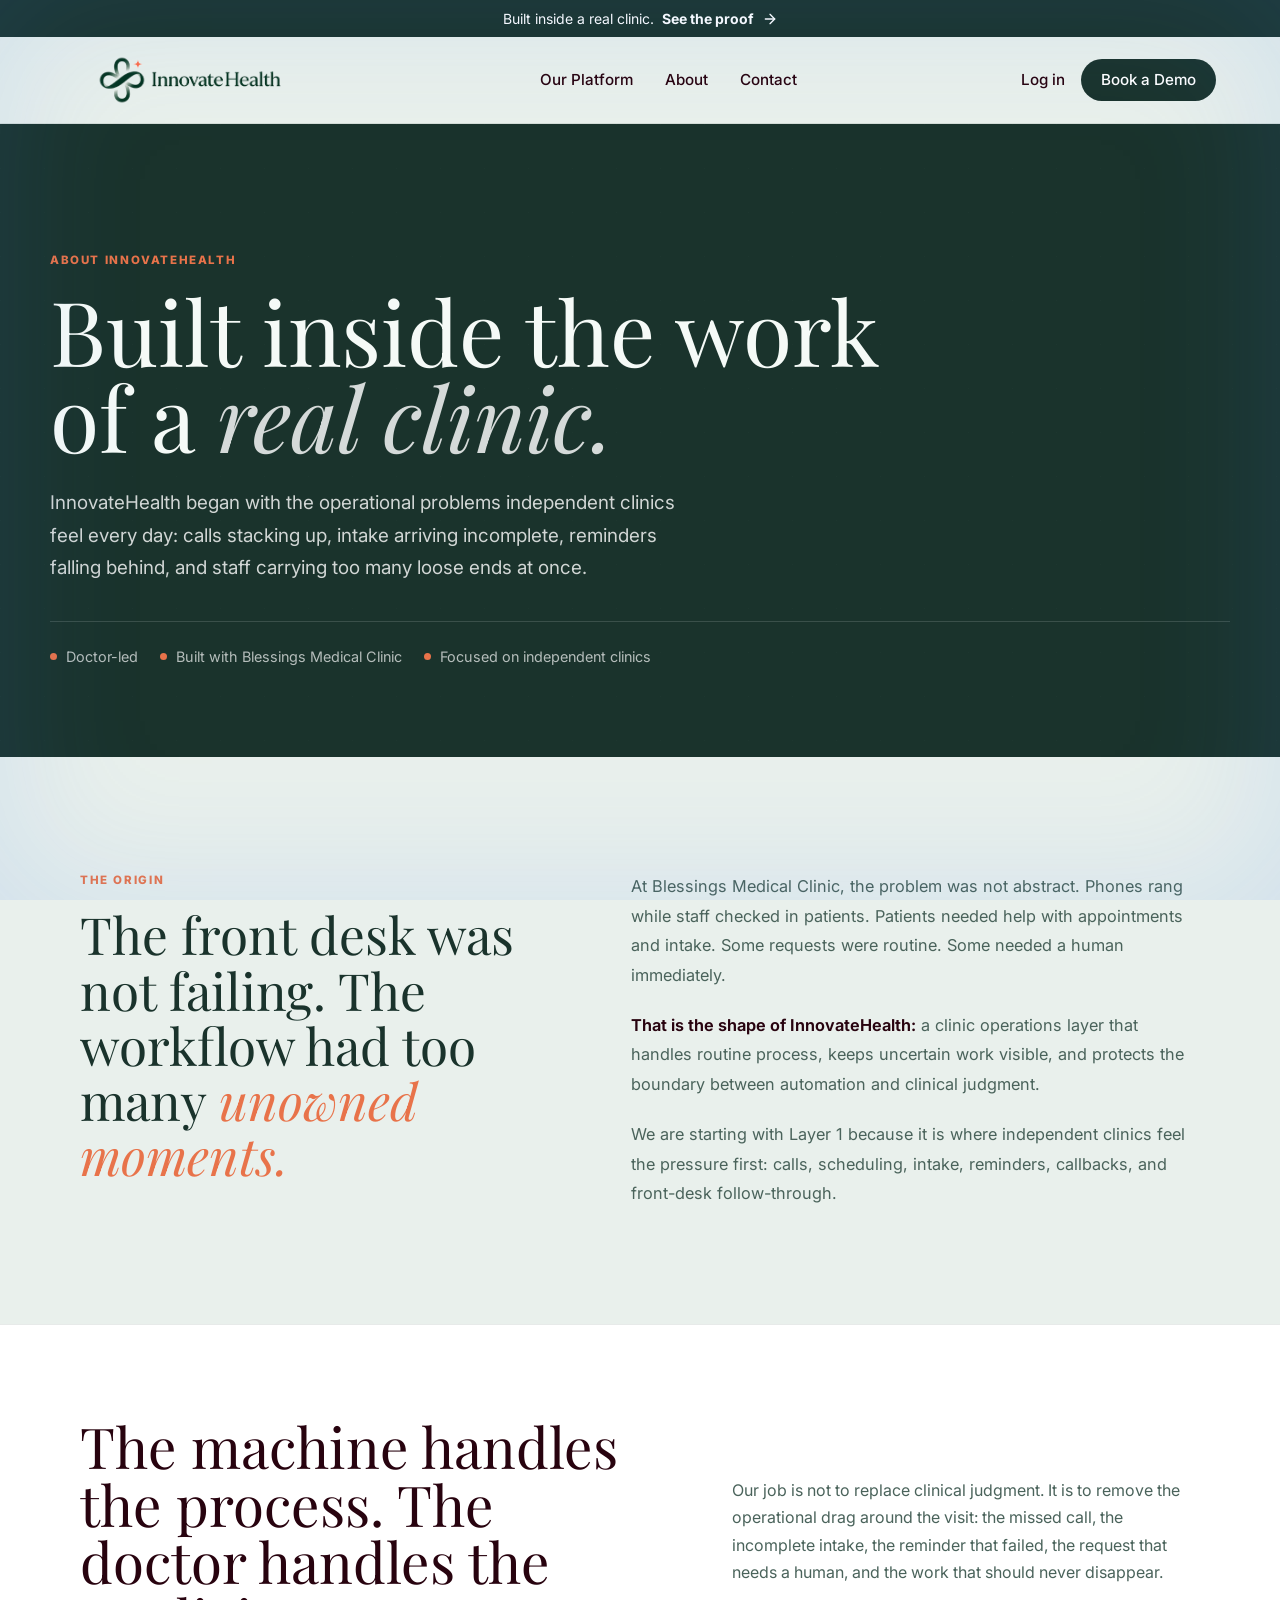
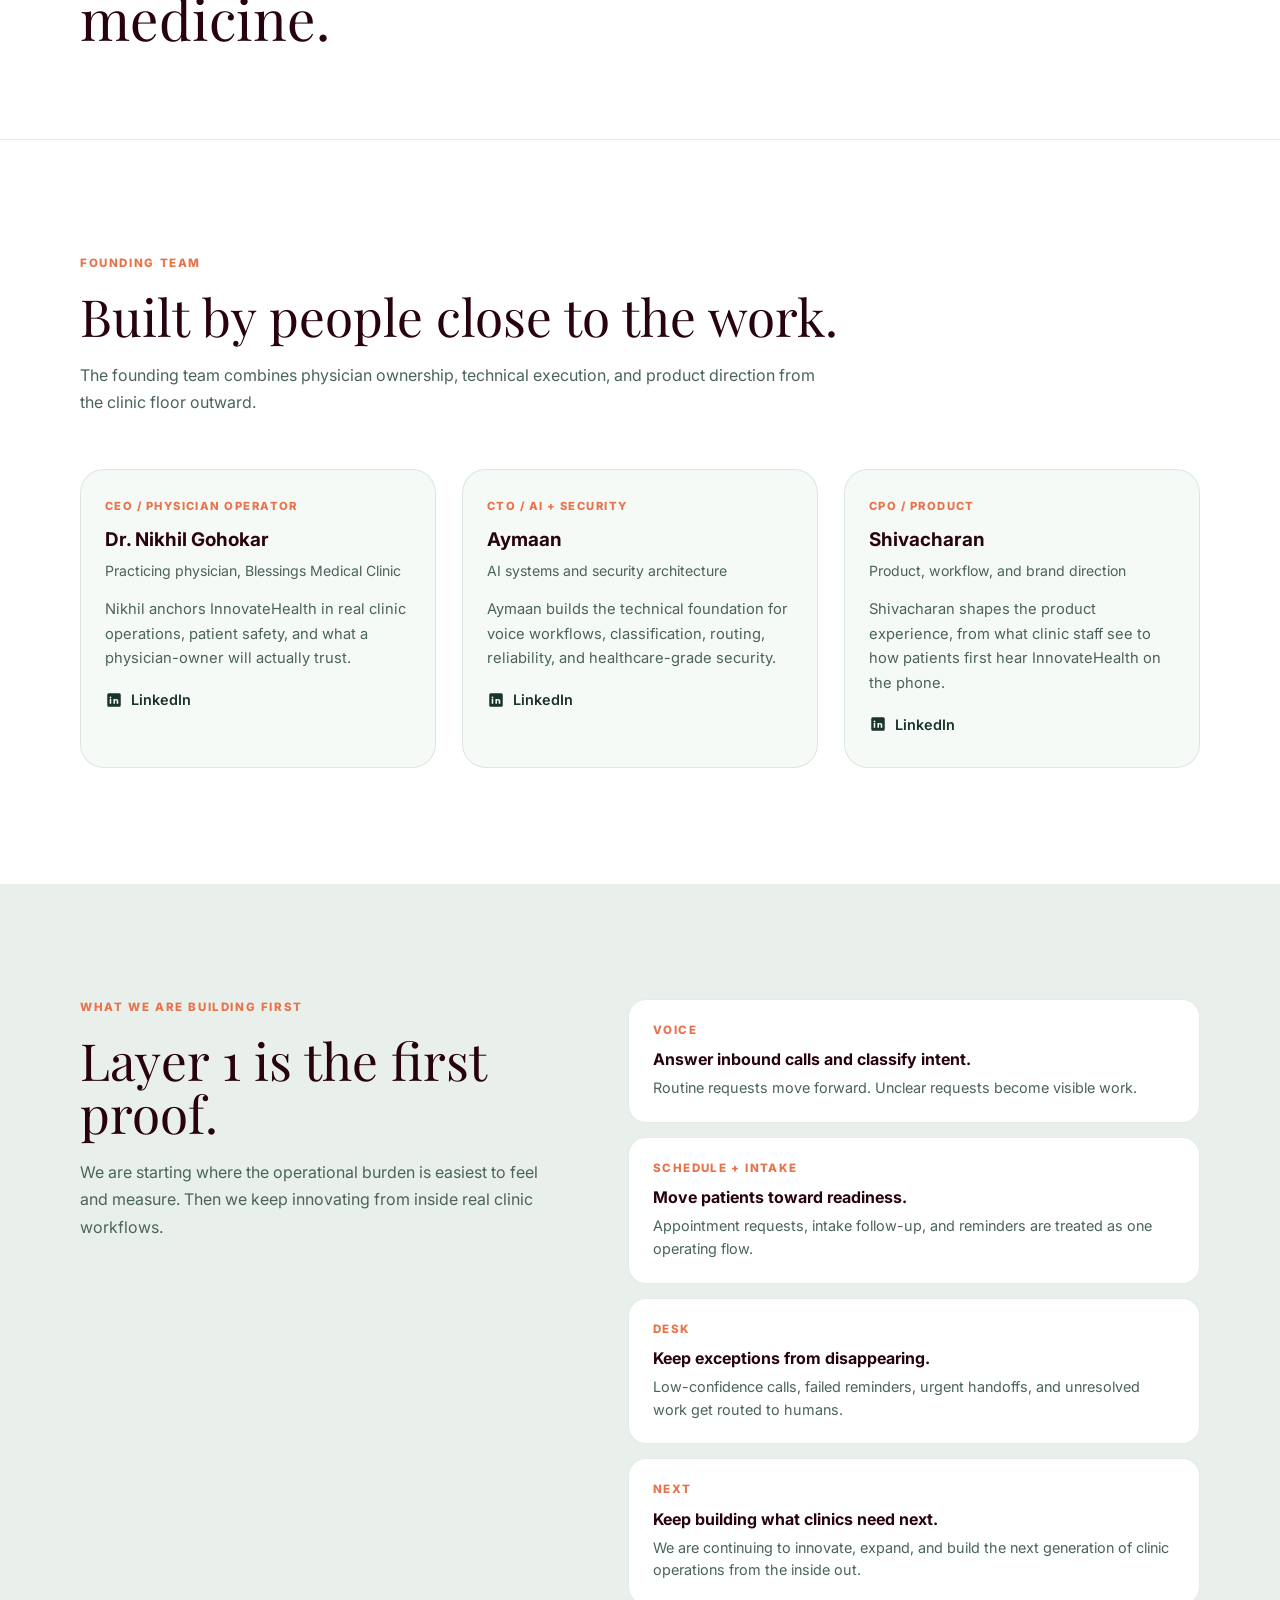
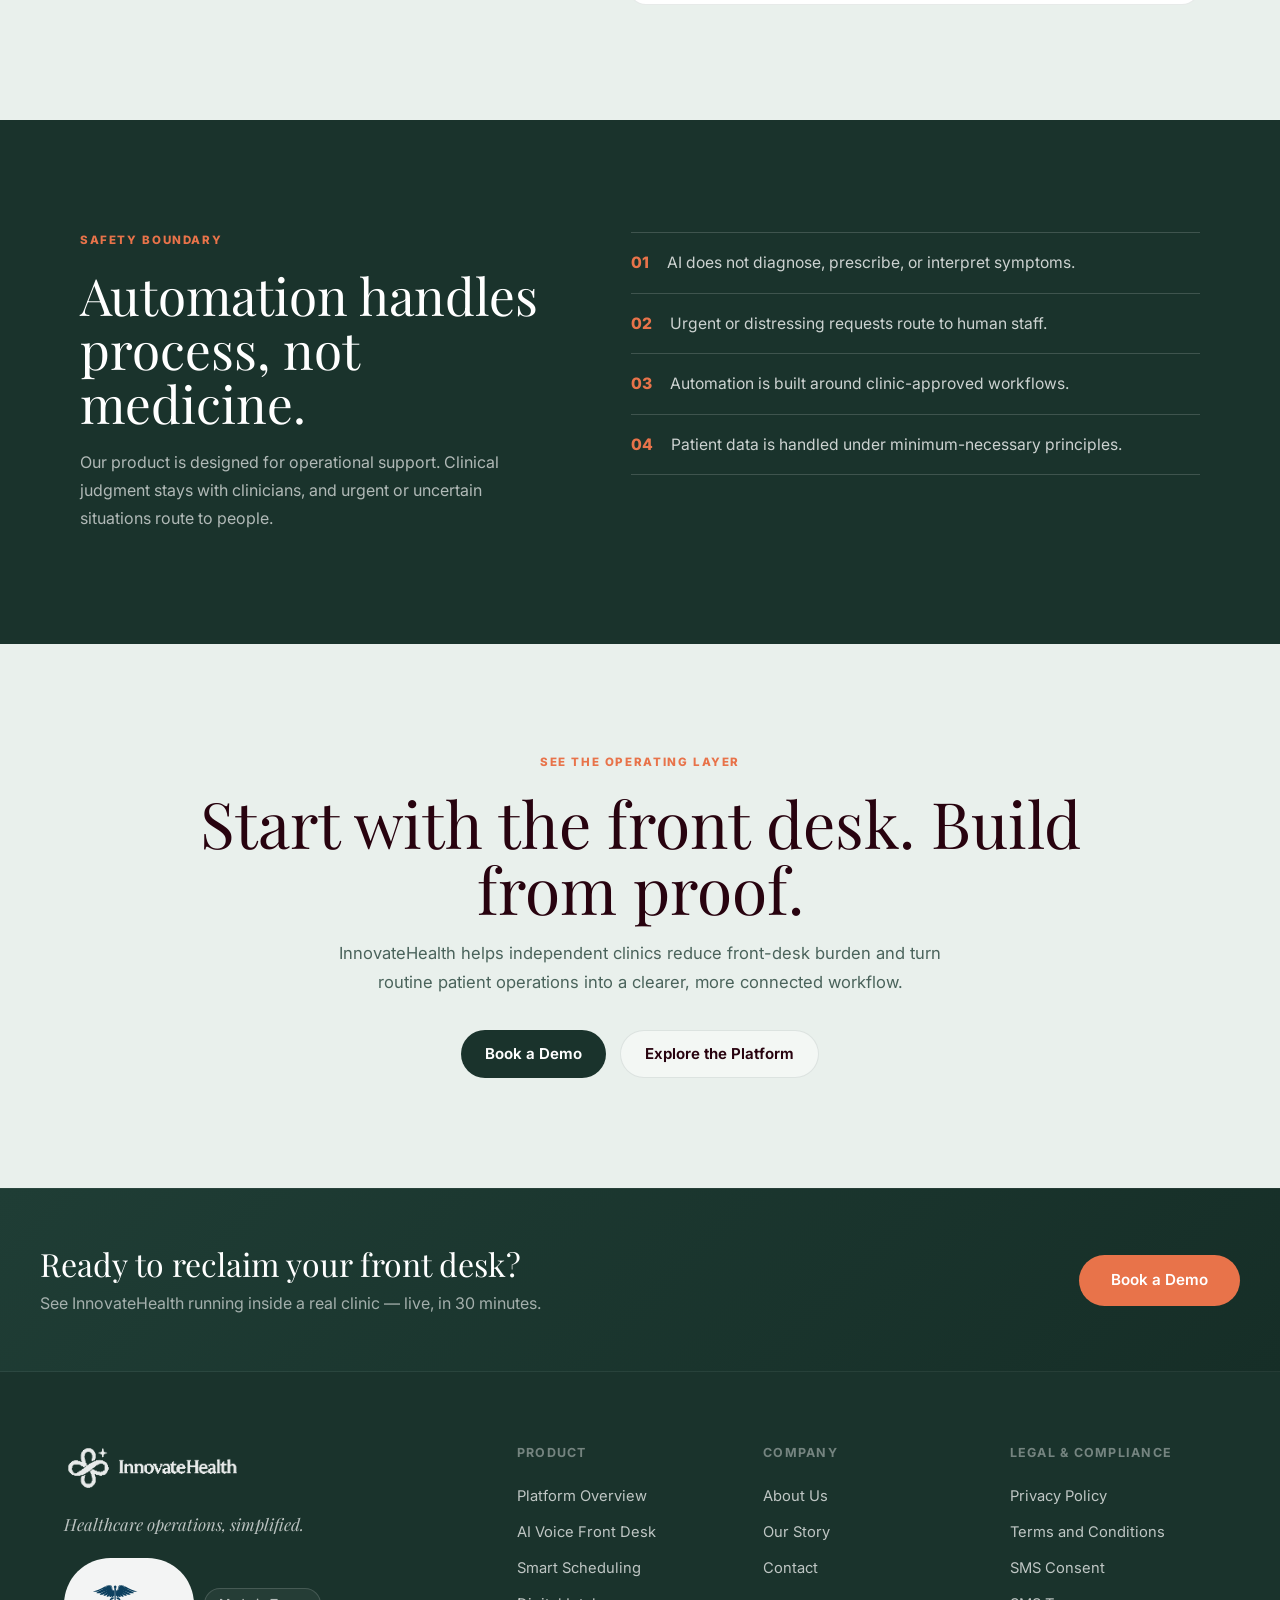
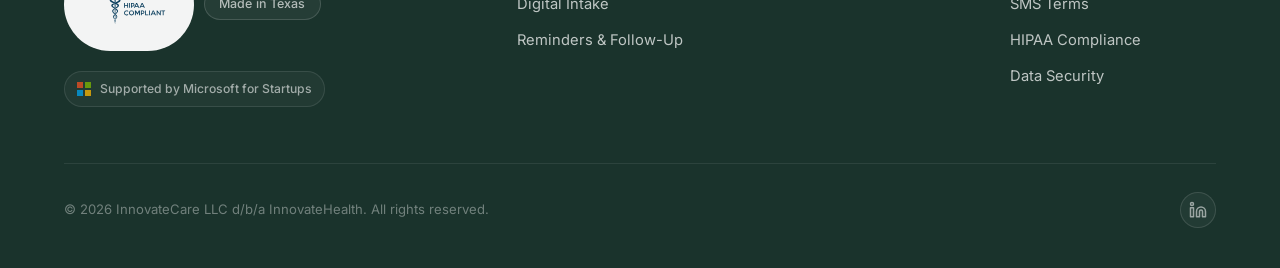
==== commit 86fca11b: "Fix website for A2P 10DLC SMS campaign verification - Fix UTF-8 encoding issues (broken em dashes an" ====
--- a/about.html
+++ b/about.html
@@ -8,84 +8,88 @@
   <link rel="preconnect" href="https://fonts.googleapis.com">
   <link rel="preconnect" href="https://fonts.gstatic.com" crossorigin>
   <link href="https://fonts.googleapis.com/css2?family=Inter:wght@400;500;600;700;800;900&family=Playfair+Display:ital,wght@0,400;0,700;1,400&display=swap" rel="stylesheet">
-  <link rel="stylesheet" href="styles.css?v=15">
+  <link rel="stylesheet" href="styles.css?v=18">
+  <link rel="icon" type="image/png" sizes="32x32" href="files/logos/favicon-32x32.png">
+  <link rel="apple-touch-icon" sizes="180x180" href="files/logos/apple-touch-icon.png">
   <style>
-    /* ── Hero ── */
-    .abt-hero{padding:clamp(120px,14vw,180px) 24px clamp(60px,8vw,100px);background:var(--pk-bg-light);text-align:center}
-    .abt-hero .eyebrow{font-size:.8rem;font-weight:600;letter-spacing:.12em;text-transform:uppercase;color:var(--pk-accent-coral);margin-bottom:20px}
-    .abt-hero h1{font-family:var(--font-serif);font-size:clamp(2.8rem,6vw,4.2rem);line-height:1.08;letter-spacing:-.02em;color:var(--pk-text-main);font-weight:400;max-width:800px;margin:0 auto 28px}
-    .abt-hero h1 em{font-style:italic;color:var(--pk-dark-green)}
-    .abt-hero .subtitle{font-size:1.15rem;line-height:1.65;color:var(--pk-text-muted);max-width:620px;margin:0 auto 40px}
-    .abt-hero .proof-strip{display:inline-flex;align-items:center;gap:10px;font-size:.85rem;font-weight:500;color:var(--pk-text-muted);background:var(--pk-white);padding:10px 20px;border-radius:var(--radius-pill);border:1px solid var(--pk-divider);box-shadow:var(--shadow-sm)}
-    .abt-hero .proof-strip svg{color:var(--pk-accent-coral);flex-shrink:0}
-
-    /* ── Story ── */
-    .abt-story{padding:clamp(80px,10vw,140px) 24px;background:var(--pk-white)}
-    .abt-story-inner{max-width:900px;margin:0 auto;display:grid;grid-template-columns:1fr;gap:48px}
-    @media(min-width:768px){.abt-story-inner{grid-template-columns:4fr 6fr;gap:64px;align-items:start}}
-    .abt-story .label{font-size:.75rem;font-weight:700;letter-spacing:.12em;text-transform:uppercase;color:var(--pk-accent-coral);margin-bottom:16px}
-    .abt-story .pull-quote{font-family:var(--font-serif);font-size:clamp(1.6rem,3vw,2.2rem);line-height:1.25;color:var(--pk-dark-green);position:relative;padding-left:20px;border-left:3px solid var(--pk-accent-coral)}
-    .abt-story .narrative p{font-size:1.05rem;line-height:1.7;color:var(--pk-text-muted);margin-bottom:20px}
-    .abt-story .narrative p:last-child{margin-bottom:0}
-    .abt-story .narrative strong{color:var(--pk-text-main)}
-
-    /* ── Belief ── */
-    .abt-belief{padding:clamp(80px,10vw,140px) 24px;background:var(--pk-bg-surface);border-top:1px solid var(--pk-divider);border-bottom:1px solid var(--pk-divider)}
-    .abt-belief-inner{max-width:800px;margin:0 auto;text-align:center}
-    .abt-belief h2{font-family:var(--font-serif);font-size:clamp(2rem,4.5vw,3rem);line-height:1.15;color:var(--pk-text-main);font-weight:400;margin-bottom:32px}
-    .abt-belief h2 span{position:relative;display:inline-block}
-    .abt-belief h2 span::after{content:'';position:absolute;left:0;bottom:-4px;width:100%;height:3px;background:var(--pk-accent-coral);border-radius:2px}
-    .abt-belief .beliefs{display:grid;grid-template-columns:1fr;gap:20px;margin-top:48px;text-align:left}
-    @media(min-width:768px){.abt-belief .beliefs{grid-template-columns:1fr 1fr 1fr}}
-    .belief-item{padding:28px 24px;background:var(--pk-white);border-radius:var(--radius-lg);border:1px solid var(--pk-divider)}
-    .belief-item h4{font-size:1rem;font-weight:600;color:var(--pk-text-main);margin-bottom:8px}
-    .belief-item p{font-size:.9rem;color:var(--pk-text-muted);line-height:1.55}
-
-    /* ── Clarity (We Are / We Are Not) ── */
-    .abt-clarity{padding:clamp(80px,10vw,140px) 24px;background:var(--pk-white)}
-    .abt-clarity-inner{max-width:960px;margin:0 auto}
-    .abt-clarity h2{font-family:var(--font-serif);font-size:clamp(2rem,4vw,2.75rem);text-align:center;color:var(--pk-text-main);margin-bottom:56px;font-weight:400}
-    .clarity-cols{display:grid;grid-template-columns:1fr;gap:32px}
-    @media(min-width:768px){.clarity-cols{grid-template-columns:1fr 1fr;gap:48px}}
-    .cl-col h3{font-size:1.1rem;font-weight:600;margin-bottom:24px;padding-bottom:16px;border-bottom:2px solid var(--pk-dark-green);color:var(--pk-text-main);display:flex;align-items:center;gap:10px}
-    .cl-col.not h3{border-color:var(--pk-accent-coral)}
-    .cl-col li{display:flex;gap:12px;align-items:flex-start;margin-bottom:18px;font-size:.95rem;color:var(--pk-text-muted);line-height:1.5}
-    .cl-col li svg{flex-shrink:0;margin-top:2px}
-    .cl-col.yes li svg{color:var(--pk-dark-green)}
-    .cl-col.not li svg{color:var(--pk-accent-coral)}
-
-    /* ── Founder ── */
-    .abt-founder{padding:clamp(80px,10vw,140px) 24px;background:var(--pk-bg-surface);border-top:1px solid var(--pk-divider)}
-    .abt-founder-inner{max-width:900px;margin:0 auto;display:grid;grid-template-columns:1fr;gap:48px;align-items:center}
-    @media(min-width:768px){.abt-founder-inner{grid-template-columns:280px 1fr;gap:56px}}
-    .founder-photo{width:100%;max-width:280px;aspect-ratio:1/1;border-radius:50%;background:linear-gradient(135deg,var(--pk-sage-light),var(--pk-bg-light));border:4px solid var(--pk-white);box-shadow:var(--shadow-md);display:flex;align-items:center;justify-content:center;margin:0 auto;overflow:hidden}
-    .founder-photo svg{opacity:.4;color:var(--pk-dark-green)}
-    .founder-right .fq{font-family:var(--font-serif);font-size:clamp(1.35rem,2.5vw,1.75rem);line-height:1.35;color:var(--pk-text-main);margin-bottom:20px;position:relative;padding-left:20px}
-    .founder-right .fq::before{content:'"';position:absolute;left:-4px;top:-8px;font-family:var(--font-serif);font-size:3rem;color:var(--pk-accent-coral);line-height:1}
-    .founder-right .fname{font-size:1rem;font-weight:600;color:var(--pk-text-main)}
-    .founder-right .frole{font-size:.875rem;color:var(--pk-text-muted);margin-bottom:16px}
-    .founder-right .fbio{font-size:1rem;line-height:1.65;color:var(--pk-text-muted)}
-
-    /* ── Trust ── */
-    .abt-trust{padding:clamp(72px,9vw,120px) 24px;background:var(--pk-dark-green);color:var(--pk-white)}
-    .abt-trust-inner{max-width:960px;margin:0 auto;text-align:center}
-    .abt-trust h2{font-family:var(--font-serif);font-size:clamp(1.8rem,3.5vw,2.5rem);margin-bottom:16px;font-weight:400}
-    .abt-trust>div>p{font-size:1.05rem;color:rgba(255,255,255,.75);margin-bottom:48px;max-width:600px;margin-left:auto;margin-right:auto;line-height:1.6}
-    .trust-row{display:grid;grid-template-columns:1fr;gap:1px;background:rgba(255,255,255,.1);border-radius:var(--radius-lg);overflow:hidden}
-    @media(min-width:768px){.trust-row{grid-template-columns:1fr 1fr 1fr}}
-    .trust-cell{background:var(--pk-dark-green);padding:36px 28px;text-align:left}
-    .trust-cell h4{font-size:1rem;font-weight:600;margin-bottom:8px;color:var(--pk-white)}
-    .trust-cell p{font-size:.9rem;color:rgba(255,255,255,.65);line-height:1.5}
-
-    /* ── CTA ── */
-    .abt-cta{padding:clamp(80px,10vw,120px) 24px;text-align:center;background:var(--pk-bg-light)}
-    .abt-cta h2{font-family:var(--font-serif);font-size:clamp(2rem,4vw,2.75rem);color:var(--pk-text-main);margin-bottom:16px;font-weight:400}
-    .abt-cta p{font-size:1.1rem;color:var(--pk-text-muted);margin-bottom:36px;max-width:540px;margin-left:auto;margin-right:auto}
-    .abt-cta .cta-btns{display:flex;gap:14px;justify-content:center;flex-wrap:wrap}
-    .abt-cta .btn-p{background:var(--pk-dark-green);color:#fff;padding:14px 32px;border-radius:var(--radius-pill);font-weight:600;font-size:.95rem;transition:all .25s;box-shadow:var(--shadow-sm)}
-    .abt-cta .btn-p:hover{background:var(--pk-dark-green-hover);box-shadow:var(--shadow-md);transform:translateY(-1px)}
-    .abt-cta .btn-s{background:transparent;color:var(--pk-text-main);padding:14px 32px;border-radius:var(--radius-pill);font-weight:600;font-size:.95rem;border:1px solid var(--pk-divider);transition:all .25s}
-    .abt-cta .btn-s:hover{border-color:var(--pk-dark-green);background:rgba(26,51,44,.04)}
+    .about-page{background:var(--pk-bg-light);color:var(--pk-text-main)}
+    .about-kicker{display:block;font-size:.72rem;font-weight:800;letter-spacing:.14em;text-transform:uppercase;color:var(--pk-accent-coral);margin-bottom:18px}
+    .about-hero{padding:clamp(82px,10vw,132px) 24px clamp(56px,7vw,96px);background:var(--pk-dark-green);color:var(--pk-white);position:relative;overflow:hidden}
+    .about-hero::before{content:"";position:absolute;inset:0;background:linear-gradient(115deg,rgba(255,255,255,.07) 0 1px,transparent 1px 100%);background-size:44px 44px;opacity:.18;pointer-events:none}
+    .about-hero-inner{max-width:1180px;margin:0 auto;position:relative}
+    .about-hero-copy h1{font-family:var(--font-serif);font-weight:400;font-size:clamp(2.7rem,7vw,6.35rem);line-height:.96;color:#f5faf7;max-width:840px;margin:0 0 28px}
+    .about-hero-copy h1 em{font-style:italic;color:rgba(255,255,255,.82)}
+    .about-hero-copy p{font-size:clamp(1rem,1.55vw,1.18rem);line-height:1.72;color:rgba(255,255,255,.8);max-width:660px;margin:0}
+    .about-proof-line{display:flex;flex-wrap:wrap;gap:12px 22px;margin-top:36px;padding-top:24px;border-top:1px solid rgba(255,255,255,.14);color:rgba(255,255,255,.68);font-size:.9rem}
+    .about-proof-line span{display:inline-flex;align-items:center;gap:9px}
+    .about-proof-line span::before{content:"";width:7px;height:7px;border-radius:50%;background:var(--pk-accent-coral)}
+    .about-section{padding:clamp(72px,9vw,118px) 24px}
+    .about-inner{max-width:1120px;margin:0 auto}
+    .origin-grid{display:grid;grid-template-columns:1fr;gap:46px;align-items:start}
+    @media(min-width:900px){.origin-grid{grid-template-columns:minmax(0,.9fr) minmax(0,1.1fr);gap:86px}}
+    .origin-statement{font-family:var(--font-serif);font-size:clamp(2.1rem,4vw,3.45rem);line-height:1.08;font-weight:400;color:var(--pk-dark-green);margin:0}
+    .origin-statement em{font-style:italic;color:var(--pk-accent-coral)}
+    .origin-copy p{font-size:1.02rem;line-height:1.82;color:var(--pk-text-muted);margin:0 0 20px}
+    .origin-copy p:last-child{margin-bottom:0}
+    .origin-copy strong{font-weight:650;color:var(--pk-text-main)}
+    .principle-band{background:var(--pk-white);border-top:1px solid var(--pk-divider);border-bottom:1px solid var(--pk-divider);padding:clamp(62px,8vw,92px) 24px}
+    .principle-inner{max-width:1120px;margin:0 auto;display:grid;grid-template-columns:1fr;gap:36px;align-items:center}
+    @media(min-width:860px){.principle-inner{grid-template-columns:1.1fr .9fr;gap:80px}}
+    .principle-quote{font-family:var(--font-serif);font-size:clamp(2rem,4.4vw,4rem);line-height:1.02;font-weight:400;color:var(--pk-text-main);margin:0}
+    .principle-copy{font-size:1rem;line-height:1.72;color:var(--pk-text-muted);margin:0}
+    .section-heading{max-width:760px;margin:0 0 52px}
+    .section-heading h2{font-family:var(--font-serif);font-size:clamp(2.2rem,4vw,3.5rem);line-height:1.04;font-weight:400;color:var(--pk-text-main);margin:0 0 18px}
+    .section-heading p{font-size:1rem;line-height:1.72;color:var(--pk-text-muted);margin:0}
+    .founders-section{background:var(--pk-white)}
+    .founder-grid{display:grid;grid-template-columns:1fr;gap:26px}
+    @media(min-width:820px){.founder-grid{grid-template-columns:repeat(3,1fr)}}
+    .founder-card{background:var(--pk-bg-surface);border:1px solid var(--pk-divider);border-radius:24px;padding:28px 24px}
+    .founder-card-body{padding:0}
+    .founder-card-body .founder-role{display:block;font-size:.7rem;font-weight:800;letter-spacing:.13em;text-transform:uppercase;color:var(--pk-accent-coral);margin-bottom:12px}
+    .founder-card-body h3{font-size:1.18rem;color:var(--pk-text-main);margin:0 0 5px}
+    .founder-card-body .title{display:block;font-size:.88rem;color:var(--pk-text-muted);margin-bottom:16px}
+    .founder-card-body p{font-size:.92rem;line-height:1.68;color:var(--pk-text-muted);margin:0}
+    .founder-linkedin{display:inline-flex;align-items:center;gap:8px;margin-top:18px;font-size:.9rem;font-weight:600;color:var(--pk-dark-green);text-decoration:none}
+    .founder-linkedin:hover{color:#112720}
+    .founder-linkedin svg{flex-shrink:0}
+    .build-section{background:var(--pk-bg-light)}
+    .build-grid{display:grid;grid-template-columns:1fr;gap:32px}
+    @media(min-width:880px){.build-grid{grid-template-columns:.9fr 1.1fr;gap:80px;align-items:start}}
+    .build-steps{display:grid;gap:14px}
+    .build-step{background:var(--pk-white);border:1px solid var(--pk-divider);border-radius:18px;padding:22px 24px}
+    .build-step span{display:block;font-size:.72rem;font-weight:800;letter-spacing:.12em;text-transform:uppercase;color:var(--pk-accent-coral);margin-bottom:8px}
+    .build-step h3{font-size:1rem;margin:0 0 6px;color:var(--pk-text-main)}
+    .build-step p{font-size:.9rem;line-height:1.58;color:var(--pk-text-muted);margin:0}
+    .safety-section{background:var(--pk-dark-green);color:var(--pk-white);padding:clamp(76px,9vw,112px) 24px}
+    .safety-inner{max-width:1120px;margin:0 auto;display:grid;grid-template-columns:1fr;gap:40px}
+    @media(min-width:900px){.safety-inner{grid-template-columns:.9fr 1.1fr;gap:86px;align-items:start}}
+    .safety-inner h2{font-family:var(--font-serif);font-size:clamp(2rem,4vw,3.4rem);line-height:1.06;font-weight:400;color:var(--pk-white);margin:0}
+    .safety-inner p{font-size:1rem;line-height:1.75;color:rgba(255,255,255,.66);margin:18px 0 0}
+    .safety-list{display:grid;gap:0;border-top:1px solid rgba(255,255,255,.16)}
+    .safety-list div{display:flex;gap:18px;padding:18px 0;border-bottom:1px solid rgba(255,255,255,.16);font-size:.98rem;color:rgba(255,255,255,.78)}
+    .safety-list span{font-weight:800;color:var(--pk-accent-coral)}
+    .about-cta{background:var(--pk-bg-light);padding:clamp(72px,9vw,110px) 24px}
+    .about-cta-inner{max-width:900px;margin:0 auto;text-align:center}
+    .about-cta h2{font-family:var(--font-serif);font-size:clamp(2.2rem,5vw,4.2rem);line-height:1.03;font-weight:400;color:var(--pk-text-main);margin:0 0 18px}
+    .about-cta p{font-size:1.04rem;line-height:1.7;color:var(--pk-text-muted);max-width:620px;margin:0 auto 34px}
+    .about-cta-actions{display:flex;justify-content:center;gap:14px;flex-wrap:wrap}
+    .about-primary,.about-secondary{display:inline-flex;align-items:center;justify-content:center;min-height:48px;padding:0 24px;border-radius:999px;font-weight:650;font-size:.94rem;transition:transform .25s,background .25s,color .25s,border-color .25s}
+    .about-primary{background:var(--pk-dark-green);color:var(--pk-white)}
+    .about-primary:hover{background:#112720;transform:translateY(-2px)}
+    .about-secondary{border:1px solid var(--pk-divider);color:var(--pk-text-main);background:rgba(255,255,255,.45)}
+    .about-secondary:hover{border-color:rgba(26,51,44,.28);transform:translateY(-2px)}
+    @media(max-width:640px){
+      .about-page{overflow-x:hidden}
+      .about-hero{padding:68px 20px 54px}
+      .about-hero-copy h1{font-size:2.18rem;line-height:1.08;max-width:330px}
+      .about-hero-copy p{max-width:330px}
+      .about-proof-line{display:grid;gap:12px}
+      .about-section{padding:64px 20px}
+      .origin-statement,.principle-quote,.section-heading h2,.safety-inner h2,.about-cta h2{font-size:1.62rem;line-height:1.16;max-width:310px;overflow-wrap:break-word}
+      .principle-band{padding:64px 20px}
+      .origin-copy p,.principle-copy,.section-heading p,.build-step p,.safety-inner p,.about-cta p{font-size:1rem;line-height:1.72;max-width:330px;overflow-wrap:break-word}
+      .founder-grid{gap:18px}
+    }
   </style>
 </head>
 <body>
@@ -93,7 +97,7 @@
 
   <div class="announcement-bar" id="announcement-bar">
     <a href="platform.html" class="announcement-link">
-      Built and tested inside a real clinic. Not an AI lab. <strong>See how it works</strong>
+      Built inside a real clinic. <strong>See the proof</strong>
       <svg width="16" height="16" viewBox="0 0 24 24" fill="none" stroke="currentColor" stroke-width="2" stroke-linecap="round" stroke-linejoin="round"><line x1="5" y1="12" x2="19" y2="12"></line><polyline points="12 5 19 12 12 19"></polyline></svg>
     </a>
   </div>
@@ -101,8 +105,7 @@
   <nav class="navbar" id="main-nav">
     <div class="nav-container">
       <a href="index.html" class="nav-logo" aria-label="InnovateHealth Home">
-        <div class="logo-mark"><svg width="32" height="32" viewBox="0 0 32 32" fill="none"><path d="M16 4C12 4 9 7 9 11C9 15 12 18 16 22C20 18 23 15 23 11C23 7 20 4 16 4Z" stroke="#1A2B28" stroke-width="2" fill="none"/><circle cx="16" cy="11" r="3" fill="#1A2B28"/><path d="M8 8C5 11 5 16 8 19" stroke="#1A2B28" stroke-width="1.5" stroke-linecap="round" fill="none"/><path d="M24 8C27 11 27 16 24 19" stroke="#1A2B28" stroke-width="1.5" stroke-linecap="round" fill="none"/></svg></div>
-        <span class="logo-text">InnovateHealth</span>
+        <img src="files/logos/innovatehealth-logo-dark.png" alt="InnovateHealth" class="nav-logo-image">
       </a>
       <div class="nav-links">
         <a href="platform.html" class="nav-link">Our Platform</a>
@@ -110,7 +113,7 @@
         <a href="contact.html" class="nav-link">Contact</a>
       </div>
       <div class="nav-actions">
-        <a href="#" class="btn-login">Log in</a>
+        <a href="contact.html" class="btn-login">Log in</a>
         <a href="contact.html" class="btn-cta-nav" id="nav-cta">Book a Demo</a>
         <button class="mobile-menu-btn" id="mobile-menu-btn" aria-label="Toggle menu"><svg width="24" height="24" viewBox="0 0 24 24" fill="none" stroke="currentColor" stroke-width="2" stroke-linecap="round" stroke-linejoin="round" class="icon-menu"><line x1="3" y1="12" x2="21" y2="12"></line><line x1="3" y1="6" x2="21" y2="6"></line><line x1="3" y1="18" x2="21" y2="18"></line></svg><svg width="24" height="24" viewBox="0 0 24 24" fill="none" stroke="currentColor" stroke-width="2" stroke-linecap="round" stroke-linejoin="round" class="icon-close" style="display:none"><line x1="18" y1="6" x2="6" y2="18"></line><line x1="6" y1="6" x2="18" y2="18"></line></svg></button>
       </div>
@@ -122,161 +125,251 @@
         <a href="contact.html" class="mobile-nav-link">Contact</a>
       </div>
       <div class="mobile-nav-footer">
-        <a href="#" class="btn-login mobile-login">Log in</a>
+        <a href="contact.html" class="btn-login mobile-login">Log in</a>
         <a href="contact.html" class="btn-cta-nav mobile-cta">Book a Demo</a>
       </div>
     </div>
   </nav>
 
-  <main id="main-content">
-
-    <!-- HERO -->
-    <section class="abt-hero">
-      <div class="container animate-on-scroll">
-        <p class="eyebrow">Our Story</p>
-        <h1>A healthcare operations company.<br><em>Built inside a real clinic.</em></h1>
-        <p class="subtitle">We exist because independent clinics lose time, revenue, and care quality to fragmented workflows — not because they lack good doctors. AI is our tool, not our identity.</p>
-        <div class="proof-strip">
-          <svg width="18" height="18" viewBox="0 0 24 24" fill="none" stroke="currentColor" stroke-width="2.5"><path d="M22 11.08V12a10 10 0 1 1-5.93-9.14"></path><polyline points="22 4 12 14.01 9 11.01"></polyline></svg>
-          Founded by a practicing physician · Tested at Blessings Medical Clinic
-        </div>
-      </div>
-    </section>
-
-    <!-- STORY -->
-    <section class="abt-story">
-      <div class="abt-story-inner">
+  <main id="main-content" class="about-page">
+
+    <section class="about-hero">
+      <div class="about-hero-inner">
+        <div class="about-hero-copy animate-on-scroll">
+          <span class="about-kicker">About InnovateHealth</span>
+          <h1>Built inside the work of a <em>real clinic.</em></h1>
+          <p>InnovateHealth began with the operational problems independent clinics feel every day: calls stacking up, intake arriving incomplete, reminders falling behind, and staff carrying too many loose ends at once.</p>
+          <div class="about-proof-line" aria-label="Company proof points">
+            <span>Doctor-led</span>
+            <span>Built with Blessings Medical Clinic</span>
+            <span>Focused on independent clinics</span>
+          </div>
+        </div>
+      </div>
+    </section>
+
+    <section class="about-section">
+      <div class="about-inner origin-grid">
         <div class="animate-on-scroll">
-          <p class="label">The problem</p>
-          <div class="pull-quote">The front desk was drowning. But the answer was never more staff — it was fewer loose ends.</div>
-        </div>
-        <div class="narrative animate-on-scroll delay-100">
-          <p>At Blessings Medical Clinic, the pattern was the same every week: <strong>phones rang unanswered during peak hours</strong>. Patients filled out the same paper forms visit after visit. Reminders went unsent. Follow-ups fell through the cracks. The staff wasn't failing — the workflow was.</p>
-          <p>Dr. Nikhil Gohokar, the clinic's owner and a practicing physician, realized the problem wasn't a lack of effort or tools. It was that <strong>every tool lived in its own silo</strong>. The phone system didn't talk to the schedule. The intake forms didn't flow into the chart. Nothing was connected.</p>
-          <p>He didn't go looking for an AI vendor. He started building the connective tissue his clinic actually needed — a layer that handles calls, intake, scheduling, reminders, and follow-up as one continuous workflow. That became InnovateHealth.</p>
-        </div>
-      </div>
-    </section>
-
-    <!-- BELIEF -->
-    <section class="abt-belief">
-      <div class="abt-belief-inner animate-on-scroll">
-        <h2>Clinics don't need more software.<br>They need <span>fewer loose ends</span>.</h2>
-        <div class="beliefs">
-          <div class="belief-item">
-            <h4>Doctors should focus on medicine</h4>
-            <p>The platform handles operational workflow so providers never need another dashboard to check.</p>
-          </div>
-          <div class="belief-item">
-            <h4>The EMR stays the source of truth</h4>
-            <p>We push data into your existing system. We don't compete with it or ask you to replace it.</p>
-          </div>
-          <div class="belief-item">
-            <h4>Staff should handle what needs a human</h4>
-            <p>Routine calls, reminders, and intake are automated. Your team focuses on care that requires judgment.</p>
-          </div>
-        </div>
-      </div>
-    </section>
-
-    <!-- CLARITY -->
-    <section class="abt-clarity">
-      <div class="abt-clarity-inner animate-on-scroll">
-        <h2>Clear about what we are.</h2>
-        <div class="clarity-cols">
-          <div class="cl-col yes">
-            <h3><svg width="20" height="20" viewBox="0 0 24 24" fill="none" stroke="var(--pk-dark-green)" stroke-width="2.5"><polyline points="20 6 9 17 4 12"></polyline></svg> What we are</h3>
-            <ul>
-              <li><svg width="18" height="18" viewBox="0 0 24 24" fill="none" stroke="currentColor" stroke-width="2"><polyline points="20 6 9 17 4 12"></polyline></svg>A healthcare operations platform for independent clinics</li>
-              <li><svg width="18" height="18" viewBox="0 0 24 24" fill="none" stroke="currentColor" stroke-width="2"><polyline points="20 6 9 17 4 12"></polyline></svg>A connected layer for calls, intake, scheduling, and follow-up</li>
-              <li><svg width="18" height="18" viewBox="0 0 24 24" fill="none" stroke="currentColor" stroke-width="2"><polyline points="20 6 9 17 4 12"></polyline></svg>Built and proven inside a live medical clinic</li>
-              <li><svg width="18" height="18" viewBox="0 0 24 24" fill="none" stroke="currentColor" stroke-width="2"><polyline points="20 6 9 17 4 12"></polyline></svg>Designed to keep the EMR as the single source of truth</li>
+          <span class="about-kicker">The origin</span>
+          <p class="origin-statement">The front desk was not failing. The workflow had too many <em>unowned moments.</em></p>
+        </div>
+        <div class="origin-copy animate-on-scroll delay-100">
+          <p>At Blessings Medical Clinic, the problem was not abstract. Phones rang while staff checked in patients. Patients needed help with appointments and intake. Some requests were routine. Some needed a human immediately.</p>
+          <p><strong>That is the shape of InnovateHealth:</strong> a clinic operations layer that handles routine process, keeps uncertain work visible, and protects the boundary between automation and clinical judgment.</p>
+          <p>We are starting with Layer 1 because it is where independent clinics feel the pressure first: calls, scheduling, intake, reminders, callbacks, and front-desk follow-through.</p>
+        </div>
+      </div>
+    </section>
+
+    <section class="principle-band">
+      <div class="principle-inner animate-on-scroll">
+        <p class="principle-quote">The machine handles the process. The doctor handles the medicine.</p>
+        <p class="principle-copy">Our job is not to replace clinical judgment. It is to remove the operational drag around the visit: the missed call, the incomplete intake, the reminder that failed, the request that needs a human, and the work that should never disappear.</p>
+      </div>
+    </section>
+
+    <section class="about-section founders-section" id="founder">
+      <div class="about-inner">
+        <div class="section-heading animate-on-scroll">
+          <span class="about-kicker">Founding team</span>
+          <h2>Built by people close to the work.</h2>
+          <p>The founding team combines physician ownership, technical execution, and product direction from the clinic floor outward.</p>
+        </div>
+        <div class="founder-grid animate-on-scroll delay-100">
+          <article class="founder-card">
+            <div class="founder-card-body">
+              <span class="founder-role">CEO / Physician operator</span>
+              <h3>Dr. Nikhil Gohokar</h3>
+              <span class="title">Practicing physician, Blessings Medical Clinic</span>
+              <p>Nikhil anchors InnovateHealth in real clinic operations, patient safety, and what a physician-owner will actually trust.</p>
+              <a href="https://www.linkedin.com/in/nikhilgohokar/" class="founder-linkedin" target="_blank" rel="noopener noreferrer" aria-label="Dr. Nikhil Gohokar on LinkedIn">
+                <svg width="18" height="18" viewBox="0 0 24 24" fill="currentColor" aria-hidden="true"><path d="M19 3A2 2 0 0 1 21 5V19A2 2 0 0 1 19 21H5A2 2 0 0 1 3 19V5A2 2 0 0 1 5 3H19M8.34 17V10.74H6.26V17H8.34M7.3 9.88A1.21 1.21 0 1 0 7.3 7.46A1.21 1.21 0 0 0 7.3 9.88M17.74 17V13.56C17.74 11.72 16.76 10.57 15 10.57C14.16 10.57 13.59 11.03 13.36 11.47V10.74H11.28C11.31 11.22 11.28 17 11.28 17H13.36V13.5C13.36 13.31 13.37 13.11 13.43 12.98C13.58 12.59 13.92 12.19 14.5 12.19C15.26 12.19 15.56 12.78 15.56 13.64V17H17.74Z"/></svg>
+                <span>LinkedIn</span>
+              </a>
+            </div>
+          </article>
+          <article class="founder-card">
+            <div class="founder-card-body">
+              <span class="founder-role">CTO / AI + security</span>
+              <h3>Aymaan</h3>
+              <span class="title">AI systems and security architecture</span>
+              <p>Aymaan builds the technical foundation for voice workflows, classification, routing, reliability, and healthcare-grade security.</p>
+              <a href="https://www.linkedin.com/in/mohammed-aymaan-2ba45524a/" class="founder-linkedin" target="_blank" rel="noopener noreferrer" aria-label="Aymaan on LinkedIn">
+                <svg width="18" height="18" viewBox="0 0 24 24" fill="currentColor" aria-hidden="true"><path d="M19 3A2 2 0 0 1 21 5V19A2 2 0 0 1 19 21H5A2 2 0 0 1 3 19V5A2 2 0 0 1 5 3H19M8.34 17V10.74H6.26V17H8.34M7.3 9.88A1.21 1.21 0 1 0 7.3 7.46A1.21 1.21 0 0 0 7.3 9.88M17.74 17V13.56C17.74 11.72 16.76 10.57 15 10.57C14.16 10.57 13.59 11.03 13.36 11.47V10.74H11.28C11.31 11.22 11.28 17 11.28 17H13.36V13.5C13.36 13.31 13.37 13.11 13.43 12.98C13.58 12.59 13.92 12.19 14.5 12.19C15.26 12.19 15.56 12.78 15.56 13.64V17H17.74Z"/></svg>
+                <span>LinkedIn</span>
+              </a>
+            </div>
+          </article>
+          <article class="founder-card">
+            <div class="founder-card-body">
+              <span class="founder-role">CPO / Product</span>
+              <h3>Shivacharan</h3>
+              <span class="title">Product, workflow, and brand direction</span>
+              <p>Shivacharan shapes the product experience, from what clinic staff see to how patients first hear InnovateHealth on the phone.</p>
+              <a href="https://www.linkedin.com/in/shiva-charan-mandhapuram/" class="founder-linkedin" target="_blank" rel="noopener noreferrer" aria-label="Shivacharan on LinkedIn">
+                <svg width="18" height="18" viewBox="0 0 24 24" fill="currentColor" aria-hidden="true"><path d="M19 3A2 2 0 0 1 21 5V19A2 2 0 0 1 19 21H5A2 2 0 0 1 3 19V5A2 2 0 0 1 5 3H19M8.34 17V10.74H6.26V17H8.34M7.3 9.88A1.21 1.21 0 1 0 7.3 7.46A1.21 1.21 0 0 0 7.3 9.88M17.74 17V13.56C17.74 11.72 16.76 10.57 15 10.57C14.16 10.57 13.59 11.03 13.36 11.47V10.74H11.28C11.31 11.22 11.28 17 11.28 17H13.36V13.5C13.36 13.31 13.37 13.11 13.43 12.98C13.58 12.59 13.92 12.19 14.5 12.19C15.26 12.19 15.56 12.78 15.56 13.64V17H17.74Z"/></svg>
+                <span>LinkedIn</span>
+              </a>
+            </div>
+          </article>
+        </div>
+      </div>
+    </section>
+
+    <section class="about-section build-section">
+      <div class="about-inner build-grid">
+        <div class="section-heading animate-on-scroll">
+          <span class="about-kicker">What we are building first</span>
+          <h2>Layer 1 is the first proof.</h2>
+          <p>We are starting where the operational burden is easiest to feel and measure. Then we keep innovating from inside real clinic workflows.</p>
+        </div>
+        <div class="build-steps animate-on-scroll delay-100">
+          <div class="build-step">
+            <span>Voice</span>
+            <h3>Answer inbound calls and classify intent.</h3>
+            <p>Routine requests move forward. Unclear requests become visible work.</p>
+          </div>
+          <div class="build-step">
+            <span>Schedule + Intake</span>
+            <h3>Move patients toward readiness.</h3>
+            <p>Appointment requests, intake follow-up, and reminders are treated as one operating flow.</p>
+          </div>
+          <div class="build-step">
+            <span>Desk</span>
+            <h3>Keep exceptions from disappearing.</h3>
+            <p>Low-confidence calls, failed reminders, urgent handoffs, and unresolved work get routed to humans.</p>
+          </div>
+          <div class="build-step">
+            <span>Next</span>
+          <h3>Keep building what clinics need next.</h3>
+            <p>We are continuing to innovate, expand, and build the next generation of clinic operations from the inside out.</p>
+          </div>
+        </div>
+      </div>
+    </section>
+
+    <section class="safety-section">
+      <div class="safety-inner animate-on-scroll">
+        <div>
+          <span class="about-kicker">Safety boundary</span>
+          <h2>Automation handles process, not medicine.</h2>
+          <p>Our product is designed for operational support. Clinical judgment stays with clinicians, and urgent or uncertain situations route to people.</p>
+        </div>
+        <div class="safety-list" aria-label="Safety commitments">
+          <div><span>01</span>AI does not diagnose, prescribe, or interpret symptoms.</div>
+          <div><span>02</span>Urgent or distressing requests route to human staff.</div>
+          <div><span>03</span>Automation is built around clinic-approved workflows.</div>
+          <div><span>04</span>Patient data is handled under minimum-necessary principles.</div>
+        </div>
+      </div>
+    </section>
+
+    <section class="about-cta">
+      <div class="about-cta-inner animate-on-scroll">
+        <span class="about-kicker">See the operating layer</span>
+        <h2>Start with the front desk. Build from proof.</h2>
+        <p>InnovateHealth helps independent clinics reduce front-desk burden and turn routine patient operations into a clearer, more connected workflow.</p>
+        <div class="about-cta-actions">
+          <a href="contact.html" class="about-primary">Book a Demo</a>
+          <a href="platform.html" class="about-secondary">Explore the Platform</a>
+        </div>
+      </div>
+    </section>
+
+  </main>
+
+  <!-- Footer -->
+  <footer class="footer" id="footer">
+    <!-- Footer CTA Band -->
+    <div class="footer-cta-band">
+      <div class="footer-cta-inner">
+        <div class="footer-cta-text">
+          <h2 class="footer-cta-headline">Ready to reclaim your front desk?</h2>
+          <p class="footer-cta-sub">See InnovateHealth running inside a real clinic — live, in 30 minutes.</p>
+        </div>
+        <a href="contact.html" class="footer-cta-btn">Book a Demo</a>
+      </div>
+    </div>
+
+    <!-- Footer Main -->
+    <div class="footer-main">
+      <div class="footer-container">
+
+        <!-- Top Row: Brand + Columns -->
+        <div class="footer-grid">
+
+          <!-- Brand Column -->
+          <div class="footer-brand-col">
+            <img src="files/logos/innovatehealth-logo-light.png" alt="InnovateHealth" class="footer-brand-logo">
+            <p class="footer-tagline">Healthcare operations, simplified.</p>
+            <div class="footer-badges">
+              <a href="privacy.html#hipaa-compliance" class="footer-hipaa-badge" aria-label="Read about HIPAA safeguards">
+                <img src="files/logos/hipaa-compliant.svg" alt="HIPAA compliance information" class="footer-hipaa-logo">
+              </a>
+              <span class="footer-badge-pill">Made in Texas</span>
+            </div>
+            <div class="footer-partner-badge" aria-label="Supported by Microsoft for Startups">
+              <span class="footer-microsoft-mark" aria-hidden="true"><i></i><i></i><i></i><i></i></span>
+              <span>Supported by Microsoft for Startups</span>
+            </div>
+          </div>
+
+          <!-- Product Column -->
+          <div class="footer-col">
+            <h4 class="footer-col-heading">Product</h4>
+            <ul class="footer-col-links">
+              <li><a href="platform.html">Platform Overview</a></li>
+              <li><a href="platform.html#capabilities">AI Voice Front Desk</a></li>
+              <li><a href="platform.html#capabilities">Smart Scheduling</a></li>
+              <li><a href="platform.html#capabilities">Digital Intake</a></li>
+              <li><a href="platform.html#capabilities">Reminders & Follow-Up</a></li>
             </ul>
           </div>
-          <div class="cl-col not">
-            <h3><svg width="20" height="20" viewBox="0 0 24 24" fill="none" stroke="var(--pk-accent-coral)" stroke-width="2.5"><line x1="18" y1="6" x2="6" y2="18"></line><line x1="6" y1="6" x2="18" y2="18"></line></svg> What we are not</h3>
-            <ul>
-              <li><svg width="18" height="18" viewBox="0 0 24 24" fill="none" stroke="currentColor" stroke-width="2"><line x1="18" y1="6" x2="6" y2="18"></line><line x1="6" y1="6" x2="18" y2="18"></line></svg>An AI chatbot company looking for a medical use case</li>
-              <li><svg width="18" height="18" viewBox="0 0 24 24" fill="none" stroke="currentColor" stroke-width="2"><line x1="18" y1="6" x2="6" y2="18"></line><line x1="6" y1="6" x2="18" y2="18"></line></svg>A replacement for your existing EMR system</li>
-              <li><svg width="18" height="18" viewBox="0 0 24 24" fill="none" stroke="currentColor" stroke-width="2"><line x1="18" y1="6" x2="6" y2="18"></line><line x1="6" y1="6" x2="18" y2="18"></line></svg>A diagnostic tool or medical device</li>
-              <li><svg width="18" height="18" viewBox="0 0 24 24" fill="none" stroke="currentColor" stroke-width="2"><line x1="18" y1="6" x2="6" y2="18"></line><line x1="6" y1="6" x2="18" y2="18"></line></svg>Another dashboard doctors have to learn</li>
+
+          <!-- Company Column -->
+          <div class="footer-col">
+            <h4 class="footer-col-heading">Company</h4>
+            <ul class="footer-col-links">
+              <li><a href="about.html">About Us</a></li>
+              <li><a href="about.html#founder">Our Story</a></li>
+              <li><a href="contact.html">Contact</a></li>
             </ul>
           </div>
-        </div>
-      </div>
-    </section>
-
-    <!-- FOUNDER -->
-    <section class="abt-founder">
-      <div class="abt-founder-inner animate-on-scroll">
-        <div class="founder-photo">
-          <svg width="64" height="64" viewBox="0 0 24 24" fill="none" stroke="currentColor" stroke-width="1"><path d="M20 21v-2a4 4 0 0 0-4-4H8a4 4 0 0 0-4 4v2"></path><circle cx="12" cy="7" r="4"></circle></svg>
-        </div>
-        <div class="founder-right">
-          <div class="fq">We didn't start with a pitch deck. We started with a clinic that was drowning — and built the system to fix it ourselves.</div>
-          <div class="fname">Dr. Nikhil Gohokar</div>
-          <div class="frole">Founder & CEO · Practicing Physician · Blessings Medical Clinic</div>
-          <p class="fbio">Dr. Gohokar runs Blessings Medical Clinic full-time. Every InnovateHealth feature is piloted inside his clinic — on real patients, real staff, real workflows — before it is ever offered to another practice. The company is shaped by live clinic reality, not market speculation.</p>
-        </div>
-      </div>
-    </section>
-
-    <!-- TRUST -->
-    <section class="abt-trust">
-      <div class="abt-trust-inner animate-on-scroll">
-        <h2>Why clinics trust us.</h2>
-        <p>We prove it internally before we pitch it externally.</p>
-        <div class="trust-row">
-          <div class="trust-cell">
-            <h4>Patients can always reach a human</h4>
-            <p>Automation handles the routine. Anything complex or urgent goes to your staff instantly.</p>
-          </div>
-          <div class="trust-cell">
-            <h4>No second dashboard for doctors</h4>
-            <p>We write data directly into your EMR. Providers never need to open another screen.</p>
-          </div>
-          <div class="trust-cell">
-            <h4>Measured, not promised</h4>
-            <p>We track real outcomes — missed calls recovered, intake time saved, no-show rates reduced.</p>
-          </div>
-        </div>
-      </div>
-    </section>
-
-    <!-- CTA -->
-    <section class="abt-cta">
-      <div class="container animate-on-scroll">
-        <h2>See it working in a real clinic.</h2>
-        <p>No sales pitch. Just a walkthrough of what InnovateHealth does inside Blessings Medical Clinic every day.</p>
-        <div class="cta-btns">
-          <a href="contact.html" class="btn-p">Book a Demo</a>
-          <a href="platform.html" class="btn-s">Explore the Platform</a>
-        </div>
-      </div>
-    </section>
-
-  </main>
-
-  <footer class="footer" id="footer">
-    <div class="footer-container">
-      <div class="footer-top">
-        <div class="footer-brand">
-          <div class="footer-social">
-            <a href="#" aria-label="LinkedIn"><svg width="20" height="20" viewBox="0 0 24 24" fill="currentColor"><path d="M16 8a6 6 0 0 1 6 6v7h-4v-7a2 2 0 0 0-4 0v7h-4v-7a6 6 0 0 1 6-6z"/><rect x="2" y="9" width="4" height="12"/><circle cx="4" cy="4" r="2"/></svg></a>
-            <a href="#" aria-label="X"><svg width="20" height="20" viewBox="0 0 24 24" fill="currentColor"><path d="M18.244 2.25h3.308l-7.227 8.26 8.502 11.24H16.17l-5.214-6.817L4.99 21.75H1.68l7.73-8.835L1.254 2.25H8.08l4.713 6.231zm-1.161 17.52h1.833L7.084 4.126H5.117z"/></svg></a>
-          </div>
-          <p class="footer-tagline">InnovateHealth. By your side.</p>
-          <p class="footer-copyright">&copy; 2026 InnovateHealth. All rights reserved.</p>
-        </div>
-        <div class="footer-columns">
-          <div class="footer-col"><h4>Platform</h4><ul><li><a href="platform.html">Our Platform</a></li><li><a href="index.html#faq">FAQs</a></li></ul></div>
-          <div class="footer-col"><h4>Company</h4><ul><li><a href="about.html">About Us</a></li><li><a href="contact.html">Contact Us</a></li></ul></div>
-          <div class="footer-col"><h4>Legal</h4><ul><li><a href="privacy.html">Privacy Policy</a></li><li><a href="terms.html">Terms of Service</a></li></ul></div>
-        </div>
+
+          <!-- Legal Column -->
+          <div class="footer-col">
+            <h4 class="footer-col-heading">Legal & Compliance</h4>
+            <ul class="footer-col-links">
+              <li><a href="privacy.html">Privacy Policy</a></li>
+              <li><a href="terms.html">Terms and Conditions</a></li>
+              <li><a href="sms-consent.html">SMS Consent</a></li>
+              <li><a href="sms-terms.html">SMS Terms</a></li>
+              <li><a href="privacy.html#hipaa-compliance">HIPAA Compliance</a></li>
+              <li><a href="privacy.html#data-security">Data Security</a></li>
+            </ul>
+          </div>
+
+        </div>
+
+        <!-- Divider -->
+        <div class="footer-divider-line"></div>
+
+        <!-- Bottom Bar -->
+        <div class="footer-bottom-bar">
+          <p class="footer-copyright">© 2026 InnovateCare LLC d/b/a InnovateHealth. All rights reserved.</p>
+          <div class="footer-social-row">
+            <a href="https://www.linkedin.com/company/innovate-health-ai/" class="footer-social-link" aria-label="LinkedIn" target="_blank" rel="noreferrer">
+              <svg width="18" height="18" viewBox="0 0 24 24" fill="none" stroke="currentColor" stroke-width="2" stroke-linecap="round" stroke-linejoin="round"><path d="M16 8a6 6 0 0 1 6 6v7h-4v-7a2 2 0 0 0-2-2 2 2 0 0 0-2 2v7h-4v-7a6 6 0 0 1 6-6z"/><rect x="2" y="9" width="4" height="12"/><circle cx="4" cy="4" r="2"/></svg>
+            </a>
+          </div>
+        </div>
+
       </div>
     </div>
   </footer>
 
-  <script src="script.js?v=15"></script>
+
+  <script src="script.js?v=16"></script>
 </body>
 </html>
--- a/styles.css
+++ b/styles.css
@@ -190,6 +190,26 @@
   opacity: 0.9;
 }
 
+@media (max-width: 640px) {
+  .announcement-bar {
+    padding: 7px 12px;
+    font-size: 0.78rem;
+    line-height: 1.35;
+  }
+
+  .announcement-link {
+    display: block;
+    max-width: 320px;
+    margin: 0 auto;
+    white-space: normal;
+    overflow-wrap: anywhere;
+  }
+
+  .announcement-link svg {
+    display: none;
+  }
+}
+
 /* Navbar */
 .navbar {
   position: sticky;
@@ -214,7 +234,15 @@
 .nav-logo {
   display: flex;
   align-items: center;
-  gap: 8px;
+  gap: 12px;
+}
+
+.nav-logo-image {
+  display: block;
+  width: 252px;
+  height: 54px;
+  object-fit: contain;
+  object-position: center;
 }
 
 .logo-text {
@@ -283,6 +311,40 @@
   background-color: var(--pk-dark-green-hover);
 }
 
+@media (max-width: 767px) {
+  .navbar {
+    padding: 14px 0;
+  }
+
+  .nav-container {
+    padding: 0 18px;
+  }
+
+  .nav-logo-image {
+    width: 210px;
+    height: 48px;
+  }
+
+  .nav-actions {
+    gap: 8px;
+  }
+
+  .nav-actions > .btn-cta-nav {
+    display: none;
+  }
+}
+
+@media (max-width: 420px) {
+  .nav-container {
+    padding: 0 14px;
+  }
+
+  .nav-logo-image {
+    width: 196px;
+    height: 46px;
+  }
+}
+
 /* Mobile Menu */
 .mobile-menu-btn {
   display: flex;
@@ -320,6 +382,14 @@
 
 .mobile-menu-drawer.open {
   transform: translateX(0);
+}
+
+@media (min-width: 992px) {
+  .mobile-menu-drawer,
+  .mobile-menu-drawer.open {
+    display: none;
+    transform: translateX(100%);
+  }
 }
 
 .mobile-nav-links {
@@ -1627,11 +1697,76 @@
 }
 .btn-cta-white:hover { transform: translateY(-3px); }
 
-/* Footer */
+/* ===== Footer ===== */
 .footer {
   background-color: var(--pk-dark-green);
   color: var(--pk-white);
-  padding: 100px 0 40px;
+}
+
+/* Footer CTA Band */
+.footer-cta-band {
+  background: linear-gradient(135deg, #1f3d35 0%, #162e27 100%);
+  border-top: 1px solid rgba(255, 255, 255, 0.06);
+  border-bottom: 1px solid rgba(255, 255, 255, 0.06);
+  padding: 56px 24px;
+}
+
+.footer-cta-inner {
+  max-width: var(--container-width);
+  margin: 0 auto;
+  display: flex;
+  flex-direction: column;
+  gap: 28px;
+  align-items: flex-start;
+}
+
+@media (min-width: 768px) {
+  .footer-cta-inner {
+    flex-direction: row;
+    align-items: center;
+    justify-content: space-between;
+    gap: 40px;
+  }
+}
+
+.footer-cta-headline {
+  font-family: var(--font-serif);
+  font-size: clamp(1.5rem, 2.5vw, 2rem);
+  font-weight: 400;
+  line-height: 1.2;
+  margin-bottom: 8px;
+  color: var(--pk-white);
+}
+
+.footer-cta-sub {
+  font-size: 1rem;
+  color: rgba(255, 255, 255, 0.6);
+  line-height: 1.5;
+}
+
+.footer-cta-btn {
+  display: inline-flex;
+  align-items: center;
+  justify-content: center;
+  white-space: nowrap;
+  flex-shrink: 0;
+  background-color: var(--pk-accent-coral);
+  color: var(--pk-white);
+  padding: 14px 32px;
+  border-radius: var(--radius-pill);
+  font-weight: 600;
+  font-size: 0.95rem;
+  transition: background-color 0.2s, transform 0.2s;
+}
+
+.footer-cta-btn:hover {
+  background-color: #d4663f;
+  transform: translateY(-2px);
+}
+
+/* Footer Main */
+.footer-main {
+  padding: 72px 0 0;
 }
 
 .footer-container {
@@ -1640,61 +1775,238 @@
   padding: 0 24px;
 }
 
-.footer-top {
+/* Footer Grid */
+.footer-grid {
   display: grid;
   grid-template-columns: 1fr;
-  gap: 60px;
-  margin-bottom: 80px;
-}
-
-@media (min-width: 992px) {
-  .footer-top { grid-template-columns: 1fr 3fr; }
-}
-
-.footer-brand { max-width: 250px; }
-.footer-social { display: flex; gap: 16px; margin-bottom: 24px; }
-.footer-social a { color: var(--pk-white); opacity: 0.8; }
-.footer-social a:hover { opacity: 1; }
-.footer-tagline { font-family: var(--font-serif); font-size: 1.25rem; margin-bottom: 12px; }
-.footer-copyright { font-size: 0.875rem; opacity: 0.6; }
-
-.footer-columns {
+  gap: 48px;
+  margin-bottom: 56px;
+}
+
+@media (min-width: 640px) {
+  .footer-grid {
+    grid-template-columns: 1fr 1fr;
+    gap: 40px 48px;
+  }
+}
+
+@media (min-width: 1024px) {
+  .footer-grid {
+    grid-template-columns: 2fr 1fr 1fr 1fr;
+    gap: 40px;
+  }
+}
+
+/* Brand Column */
+.footer-brand-col {
+  display: flex;
+  flex-direction: column;
+  gap: 20px;
+}
+
+.footer-brand-logo {
+  display: block;
+  width: 220px;
+  max-width: 100%;
+  height: 48px;
+  object-fit: contain;
+  object-position: left center;
+  filter: brightness(0) invert(1);
+  opacity: 0.9;
+}
+
+.footer-tagline {
+  font-family: var(--font-serif);
+  font-size: 1.05rem;
+  font-style: italic;
+  color: rgba(255, 255, 255, 0.7);
+  line-height: 1.5;
+  max-width: 280px;
+}
+
+.footer-badges {
+  display: flex;
+  flex-wrap: wrap;
+  align-items: center;
+  gap: 10px;
+}
+
+.footer-hipaa-badge {
+  display: inline-flex;
+  align-items: center;
+  justify-content: center;
+  padding: 8px 14px;
+  border: 1px solid rgba(255, 255, 255, 0.12);
+  border-radius: var(--radius-pill);
+  background: rgba(255, 255, 255, 0.95);
+}
+
+.footer-hipaa-logo {
+  display: block;
+  width: 100px;
+  height: auto;
+}
+
+.footer-badge-pill {
+  display: inline-flex;
+  align-items: center;
+  padding: 6px 14px;
+  border: 1px solid rgba(255, 255, 255, 0.15);
+  border-radius: var(--radius-pill);
+  font-size: 0.78rem;
+  font-weight: 500;
+  color: rgba(255, 255, 255, 0.65);
+  background: rgba(255, 255, 255, 0.05);
+  letter-spacing: 0.01em;
+}
+
+.footer-partner-badge {
+  display: inline-flex;
+  align-items: center;
+  gap: 9px;
+  width: fit-content;
+  padding: 8px 12px;
+  border: 1px solid rgba(255, 255, 255, 0.1);
+  border-radius: var(--radius-pill);
+  color: rgba(255, 255, 255, 0.58);
+  background: rgba(255, 255, 255, 0.035);
+  font-size: 0.76rem;
+  font-weight: 500;
+}
+
+.footer-microsoft-mark {
   display: grid;
-  grid-template-columns: repeat(2, 1fr);
-  gap: 40px;
-}
-
-@media (min-width: 768px) {
-  .footer-columns { grid-template-columns: repeat(4, 1fr); }
-}
-
-.footer-col h4 { font-size: 1rem; font-weight: 600; margin-bottom: 24px; opacity: 0.9; }
-.footer-col ul { display: flex; flex-direction: column; gap: 16px; }
-.footer-col a { font-size: 0.875rem; opacity: 0.7; }
-.footer-col a:hover { opacity: 1; }
-
-.pill-badge {
-  background: var(--pk-sage-green); color: var(--pk-dark-green);
-  padding: 2px 8px; border-radius: 10px; font-size: 0.7rem; font-weight: bold; margin-left: 8px;
-}
-
-.footer-divider {
-  height: 1px; background: rgba(255,255,255,0.1); margin-bottom: 40px;
-}
-
-.footer-bottom {
-  display: flex; flex-direction: column; gap: 40px;
-}
-
-@media (min-width: 992px) {
-  .footer-bottom { flex-direction: row; justify-content: space-between; align-items: flex-start; }
-}
-
+  grid-template-columns: repeat(2, 6px);
+  grid-template-rows: repeat(2, 6px);
+  gap: 2px;
+  opacity: 0.74;
+}
+
+.footer-microsoft-mark i {
+  display: block;
+  width: 6px;
+  height: 6px;
+}
+
+.footer-microsoft-mark i:nth-child(1) { background: #f25022; }
+.footer-microsoft-mark i:nth-child(2) { background: #7fba00; }
+.footer-microsoft-mark i:nth-child(3) { background: #00a4ef; }
+.footer-microsoft-mark i:nth-child(4) { background: #ffb900; }
+
+/* Link Columns */
+.footer-col {
+  display: flex;
+  flex-direction: column;
+  gap: 16px;
+}
+
+.footer-col-heading {
+  font-size: 0.78rem;
+  font-weight: 700;
+  letter-spacing: 0.1em;
+  text-transform: uppercase;
+  color: rgba(255, 255, 255, 0.4);
+  margin-bottom: 4px;
+}
+
+.footer-col-links {
+  display: flex;
+  flex-direction: column;
+  gap: 12px;
+  list-style: none;
+  padding: 0;
+  margin: 0;
+}
+
+.footer-col-links a {
+  font-size: 0.92rem;
+  color: rgba(255, 255, 255, 0.72);
+  transition: color 0.2s;
+  line-height: 1.4;
+}
+
+.footer-col-links a:hover {
+  color: var(--pk-white);
+}
+
+/* Divider */
+.footer-divider-line {
+  height: 1px;
+  background: rgba(255, 255, 255, 0.08);
+  margin-bottom: 28px;
+}
+
+/* Bottom Bar */
+.footer-bottom-bar {
+  display: flex;
+  flex-direction: column;
+  gap: 16px;
+  align-items: flex-start;
+  padding-bottom: 40px;
+}
+
+@media (min-width: 640px) {
+  .footer-bottom-bar {
+    flex-direction: row;
+    align-items: center;
+    justify-content: space-between;
+  }
+}
+
+.footer-copyright {
+  font-size: 0.82rem;
+  color: rgba(255, 255, 255, 0.38);
+  line-height: 1.5;
+}
+
+.footer-social-row {
+  display: flex;
+  align-items: center;
+  gap: 8px;
+}
+
+.footer-social-link {
+  display: flex;
+  align-items: center;
+  justify-content: center;
+  width: 36px;
+  height: 36px;
+  border-radius: 50%;
+  border: 1px solid rgba(255, 255, 255, 0.12);
+  color: rgba(255, 255, 255, 0.55);
+  background: rgba(255, 255, 255, 0.04);
+  transition: all 0.2s;
+}
+
+.footer-social-link:hover {
+  border-color: rgba(255, 255, 255, 0.3);
+  color: var(--pk-white);
+  background: rgba(255, 255, 255, 0.08);
+  transform: translateY(-2px);
+}
+
+@media (max-width: 768px) {
+  .footer-brand-logo {
+    width: 180px;
+    height: 40px;
+  }
+}
+
+/* Legacy footer classes — kept for compatibility */
+.footer-top { margin-bottom: 0; }
+.footer-brand { max-width: 620px; }
+.footer-trust-row { display: flex; align-items: center; flex-wrap: wrap; gap: 12px; margin-bottom: 18px; }
+.footer-trust-copy { font-size: 0.95rem; color: rgba(255, 255, 255, 0.74); line-height: 1.5; }
+.footer-links-row { display: flex; flex-wrap: wrap; gap: 12px; margin-bottom: 18px; color: rgba(255, 255, 255, 0.84); }
+.footer-links-row a { font-size: 0.92rem; opacity: 0.84; }
+.footer-links-row a:hover { opacity: 1; }
+.footer-links-row a:not(:last-child)::after { content: "|"; margin-left: 12px; color: rgba(255, 255, 255, 0.34); }
+.footer-divider { height: 1px; background: rgba(255,255,255,0.1); margin-bottom: 40px; }
+.footer-bottom { display: flex; flex-direction: column; gap: 40px; }
+@media (min-width: 992px) { .footer-bottom { flex-direction: row; justify-content: space-between; align-items: flex-start; } }
 .footer-logo-text { font-family: var(--font-serif); font-size: 3rem; opacity: 0.9; }
-
-.footer-bottom-cols {
-  display: grid; grid-template-columns: repeat(2, 1fr); gap: 40px; min-width: 50%;
-}
+.footer-bottom-cols { display: grid; grid-template-columns: repeat(2, 1fr); gap: 40px; min-width: 50%; }
+
 
 /* ═══════════════════════════════════════════════════════
    HERO TILES — InnovateHealth Clinic Ops Visual System
@@ -3092,6 +3404,15 @@
     padding-left: 32px;
     border-left: 1px solid var(--pk-divider);
   }
+}
+
+.layer-label {
+  font-size: 0.72rem;
+  font-weight: 700;
+  letter-spacing: 0.12em;
+  text-transform: uppercase;
+  color: var(--pk-accent-coral);
+  margin-bottom: 6px;
 }
 
 .powered-by-breeze {
@@ -3576,4 +3897,3 @@
     bottom: -8px;
   }
 }
-
